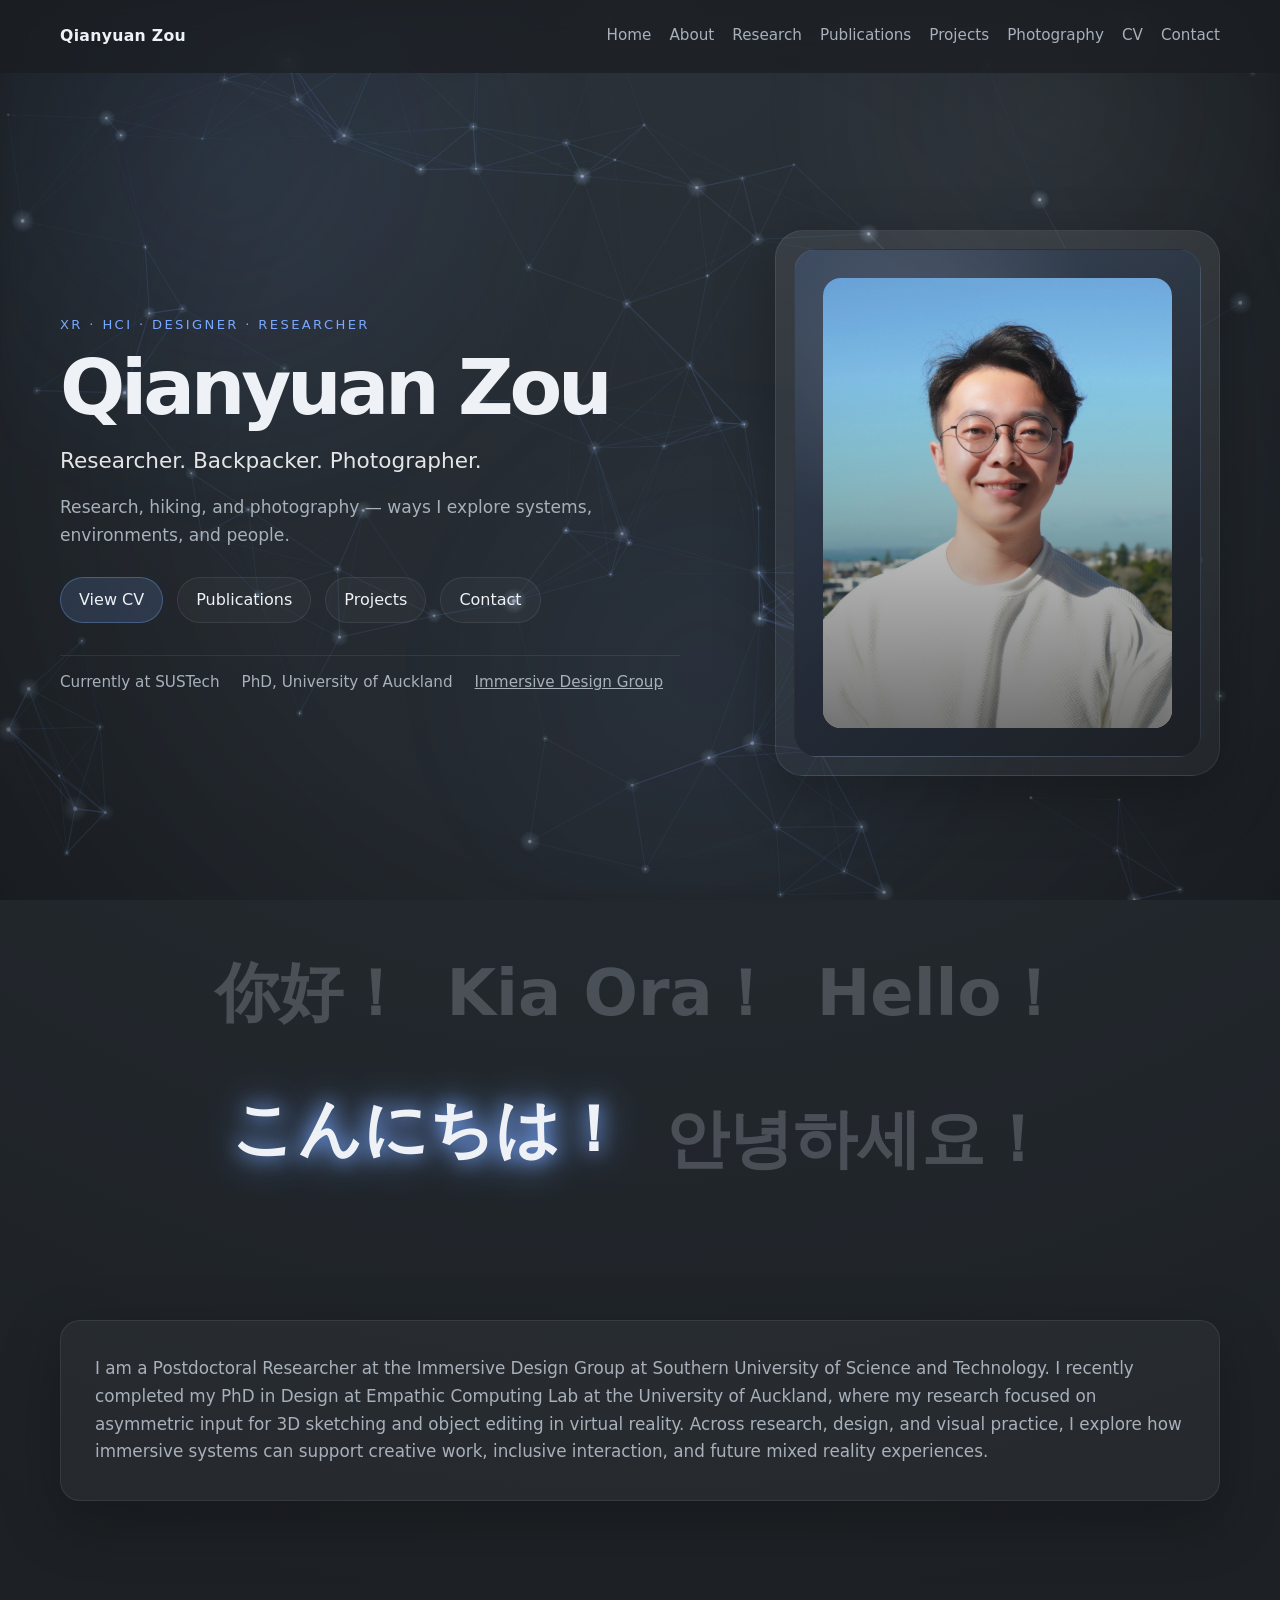
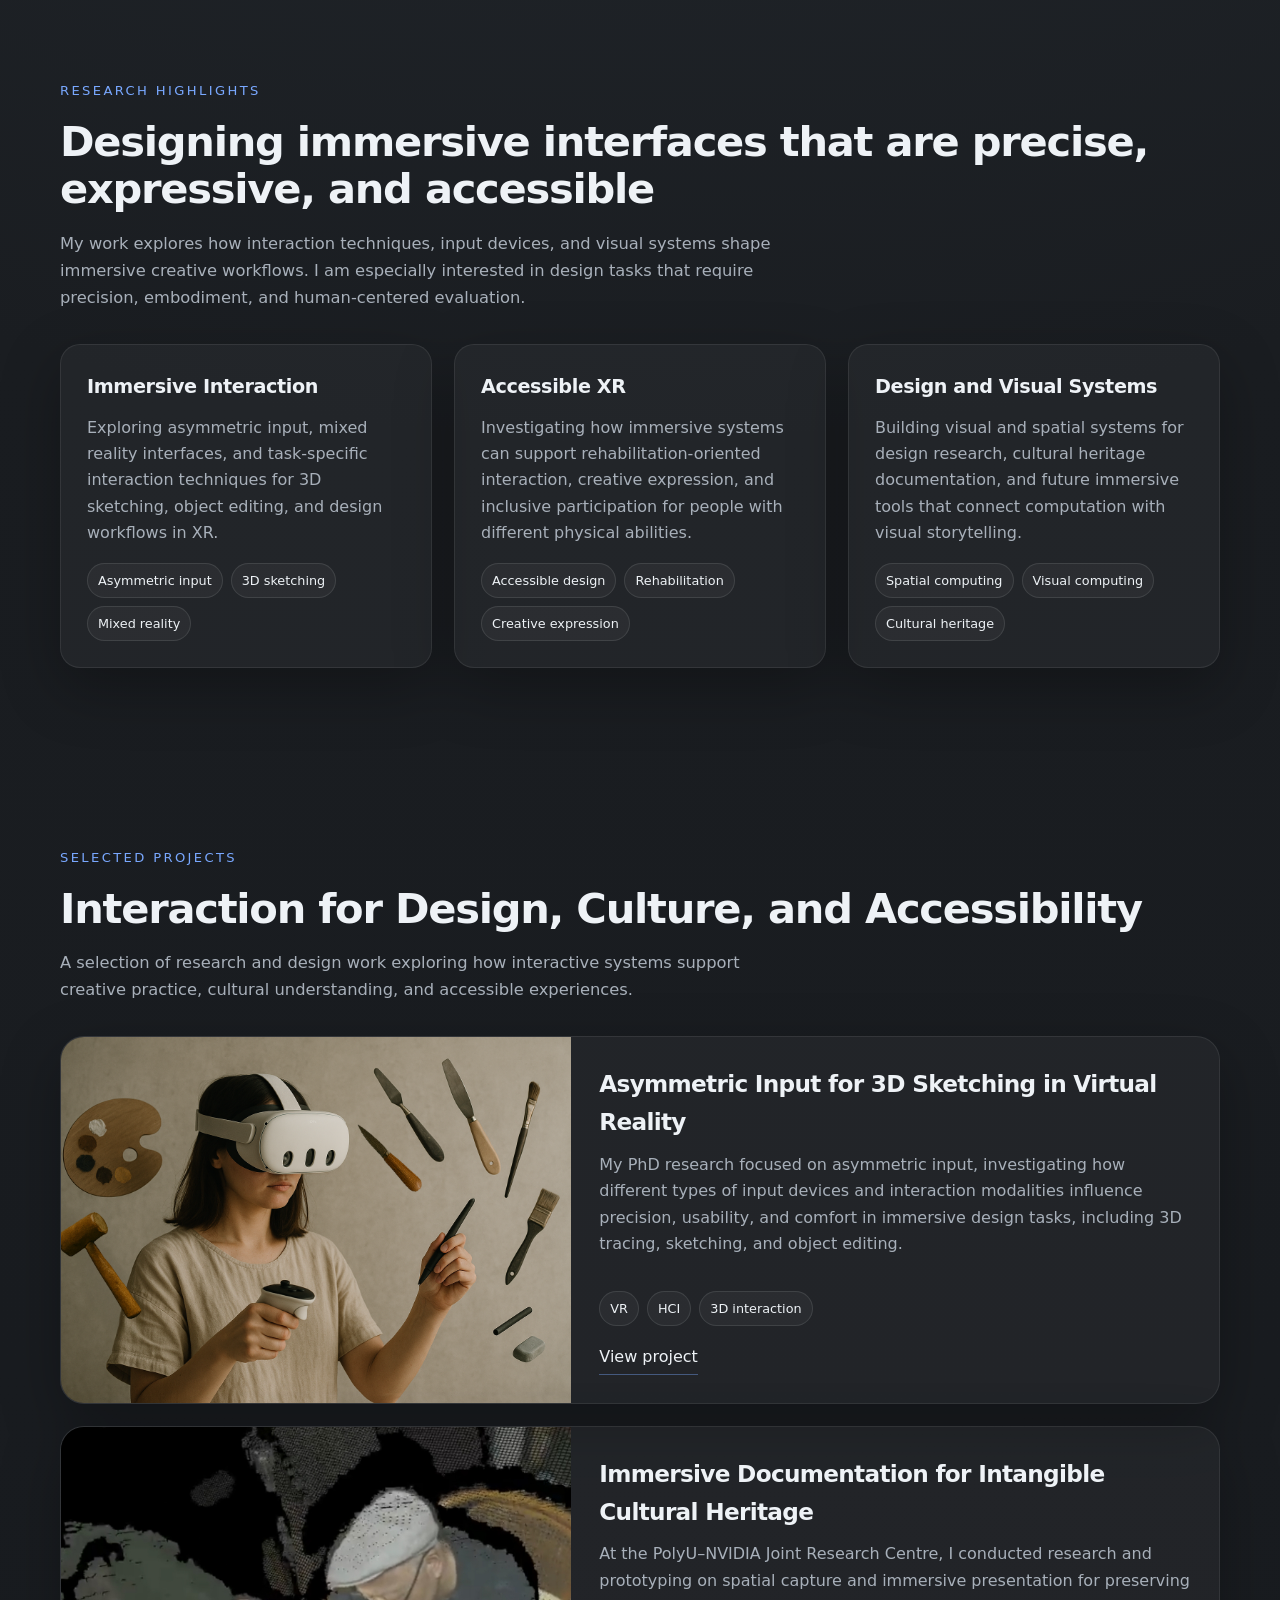
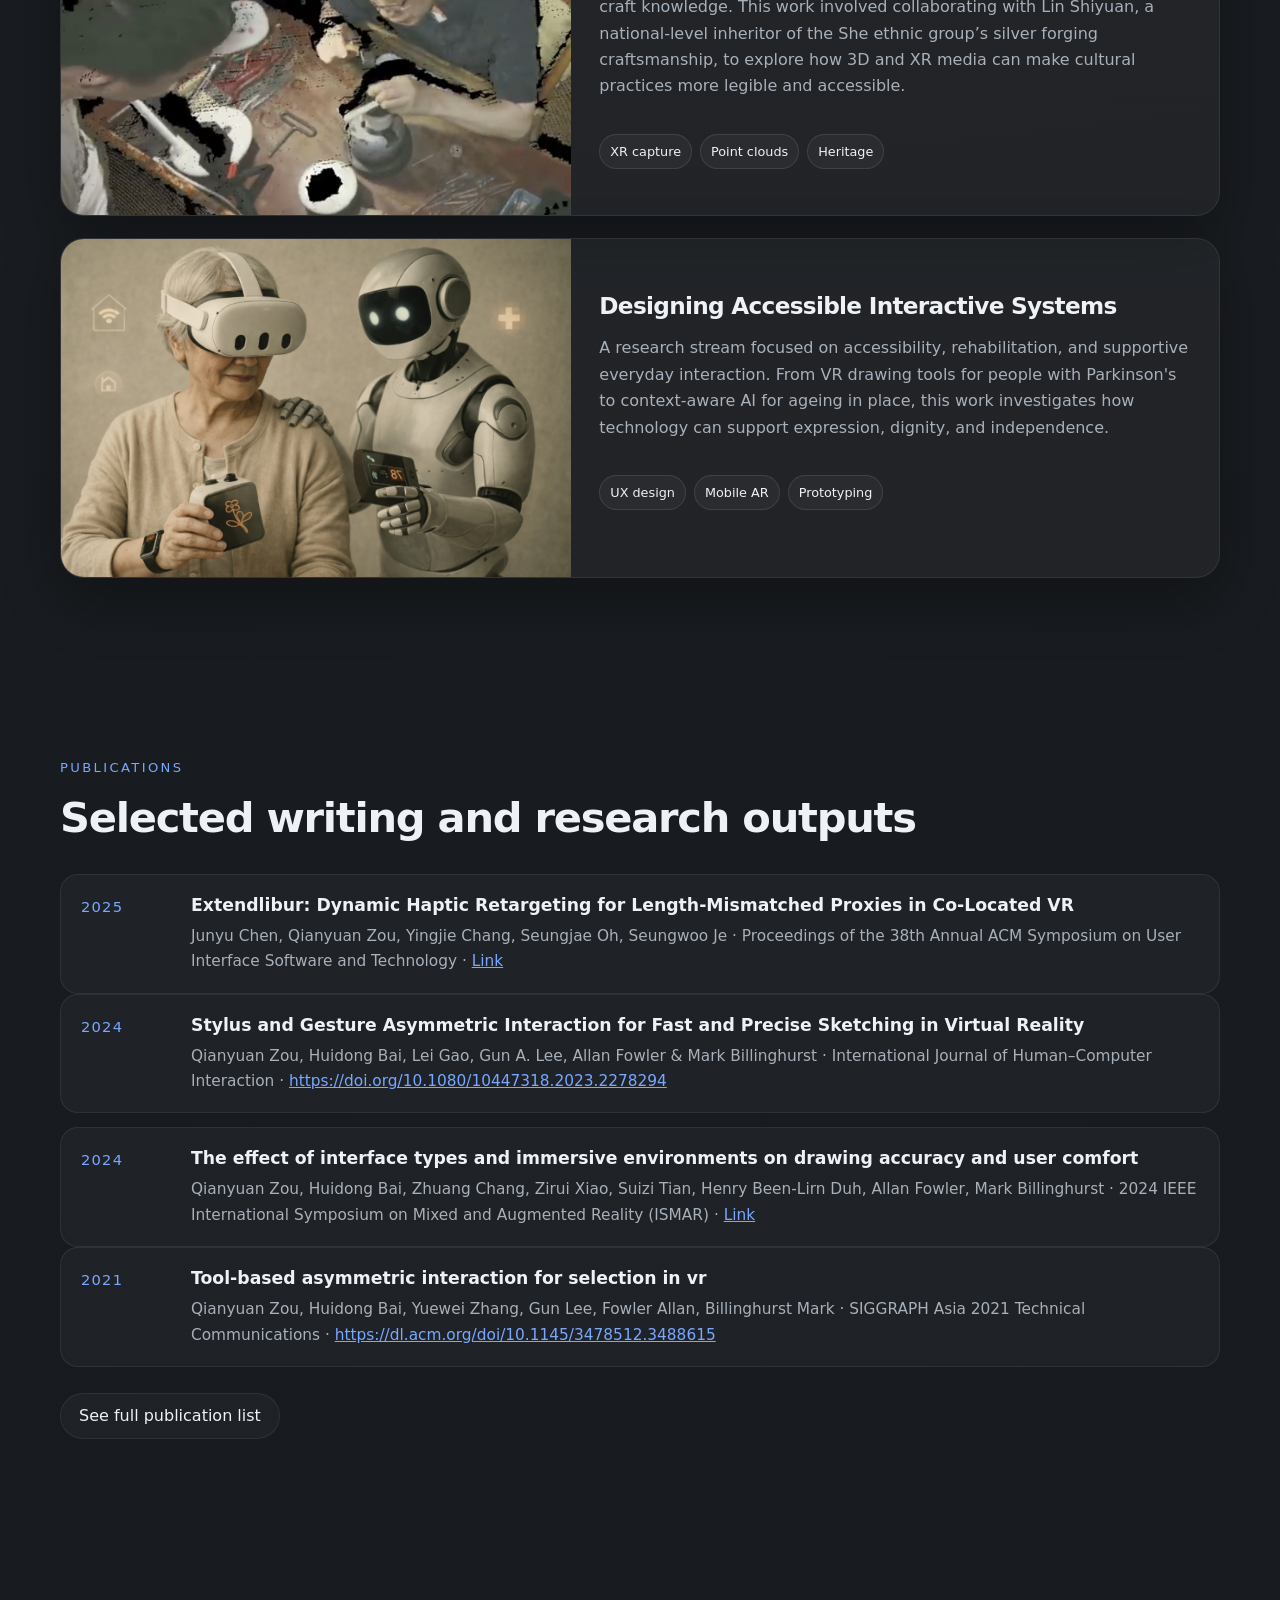
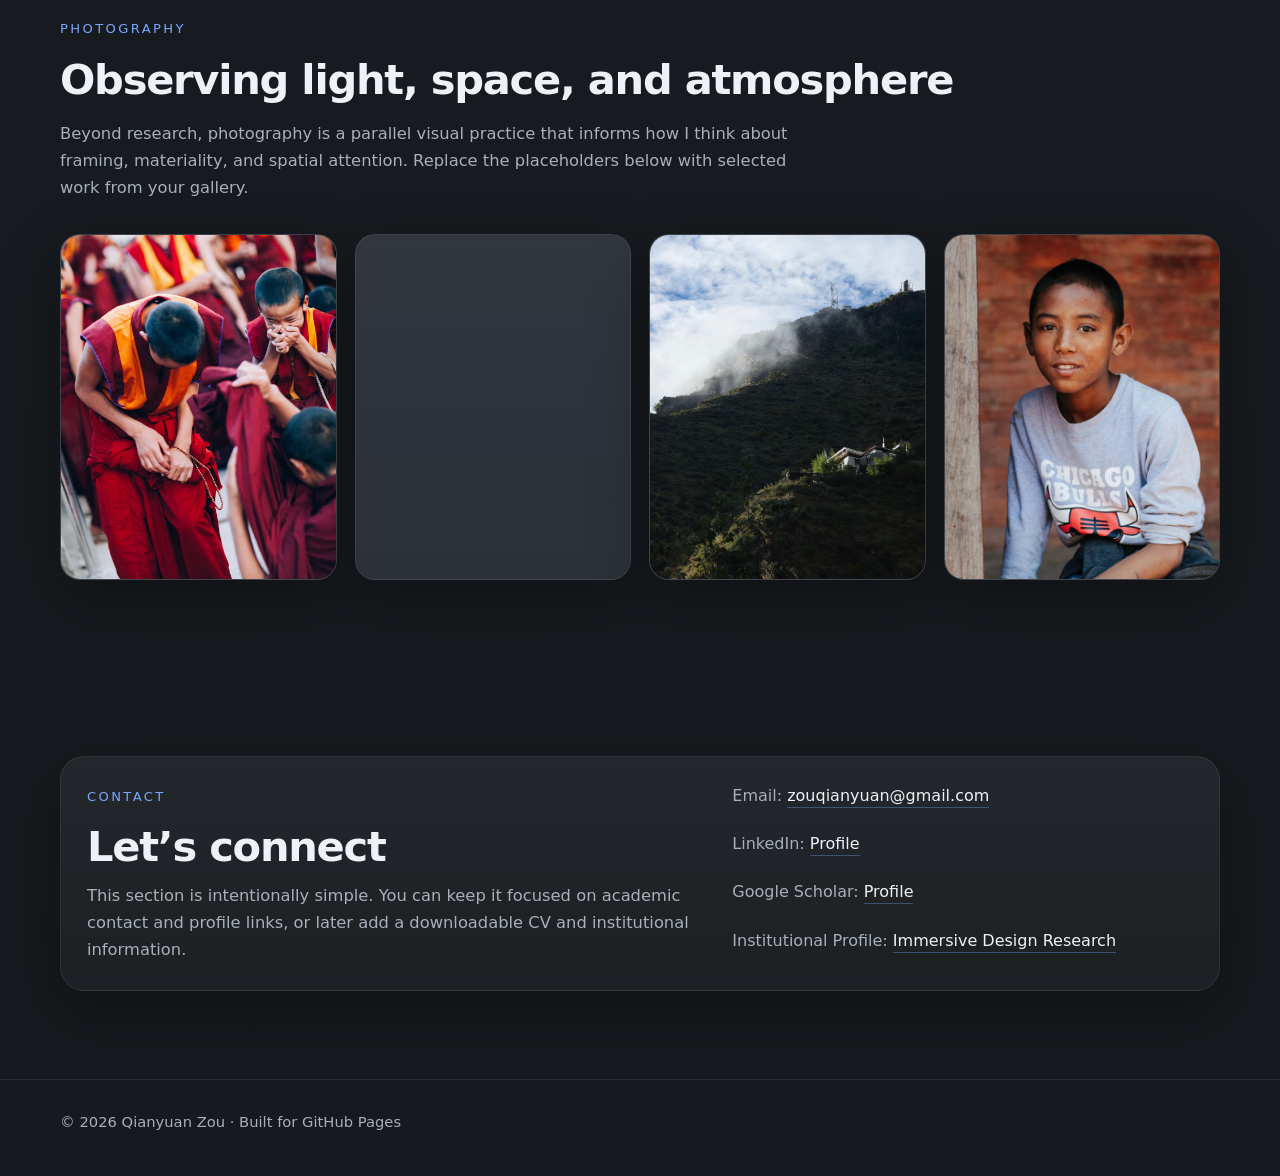
==== index.html @ 1128abc9 "Initial commit: Personal academic website" ====
<!DOCTYPE html>
<html lang="en">
<head>
  <meta charset="UTF-8" />
  <meta name="viewport" content="width=device-width, initial-scale=1.0" />
  <title>Qianyuan Zou | HCI · XR · Immersive Design</title>
  <meta
    name="description"
    content="Personal academic website of Qianyuan Zou, Postdoctoral Researcher in HCI, XR, and immersive design."
  />
  <style>
    :root {
      --bg: #1a1d21;
      --bg-soft: #20242a;
      --bg-card: rgba(255, 255, 255, 0.04);
      --line: rgba(255, 255, 255, 0.08);
      --text: #eef2f6;
      --muted: #a8b0ba;
      --accent: #79a8ff;
      --accent-soft: rgba(121, 168, 255, 0.15);
      --max-width: 1160px;
      --radius: 20px;
      --shadow: 0 20px 60px rgba(0, 0, 0, 0.28);
    }

    * {
      box-sizing: border-box;
    }

    html {
      scroll-behavior: smooth;
    }

    body {
      margin: 0;
      font-family: Inter, ui-sans-serif, system-ui, -apple-system, BlinkMacSystemFont, "Segoe UI", sans-serif;
      background:
        radial-gradient(circle at top, #2a3138 0%, var(--bg) 34%, #16191d 100%);
      color: var(--text);
      line-height: 1.65;
      overflow-x: hidden;
    }

    body::before,
    body::after {
      content: "";
      position: fixed;
      inset: 0;
      pointer-events: none;
      z-index: 0;
    }

    body::before {
      background:
        radial-gradient(circle at 18% 18%, rgba(121, 168, 255, 0.10), transparent 30%),
        radial-gradient(circle at 82% 12%, rgba(255, 255, 255, 0.05), transparent 24%),
        radial-gradient(circle at 55% 75%, rgba(121, 168, 255, 0.06), transparent 34%);
      filter: blur(10px);
      opacity: 0.95;
    }

    body::after {
      background: radial-gradient(circle at center, transparent 52%, rgba(0, 0, 0, 0.28) 100%);
      opacity: 0.9;
    }

    a {
      color: inherit;
      text-decoration: none;
    }

    img {
      max-width: 100%;
      display: block;
    }

    #particle-canvas {
      position: fixed;
      inset: 0;
      width: 100%;
      height: 100%;
      z-index: 0;
      pointer-events: none;
      opacity: 0.95;
    }

    .site-shell {
      position: relative;
      z-index: 1;
    }

    .nav-wrap {
      position: sticky;
      top: 0;
      z-index: 20;
      backdrop-filter: blur(14px);
      background: rgba(26, 29, 33, 0.7);
      border-bottom: 1px solid transparent;
      transition: border-color 0.25s ease, background 0.25s ease;
    }

    .nav-wrap.scrolled {
      border-color: var(--line);
      background: rgba(26, 29, 33, 0.84);
    }

    .nav {
      width: min(var(--max-width), calc(100% - 32px));
      margin: 0 auto;
      display: flex;
      align-items: center;
      justify-content: space-between;
      min-height: 72px;
      gap: 24px;
    }

    .brand {
      font-size: 0.98rem;
      font-weight: 600;
      letter-spacing: 0.02em;
      white-space: nowrap;
    }

    .nav-links {
      display: flex;
      align-items: center;
      gap: 18px;
      flex-wrap: wrap;
      justify-content: flex-end;
      font-size: 0.95rem;
      color: var(--muted);
    }

    .nav-links a {
      position: relative;
      padding: 6px 0;
      transition: color 0.2s ease;
    }

    .nav-links a:hover {
      color: var(--text);
    }

    .nav-links a::after {
      content: "";
      position: absolute;
      left: 0;
      bottom: -2px;
      width: 100%;
      height: 1px;
      background: var(--accent);
      transform: scaleX(0);
      transform-origin: left;
      transition: transform 0.22s ease;
    }

    .nav-links a:hover::after {
      transform: scaleX(1);
    }

    .container {
      width: min(var(--max-width), calc(100% - 32px));
      margin: 0 auto;
    }

    .section {
      padding: 88px 0;
      position: relative;
    }

    .eyebrow {
      color: var(--accent);
      font-size: 0.82rem;
      text-transform: uppercase;
      letter-spacing: 0.18em;
      margin-bottom: 16px;
      display: inline-block;
    }

    .section-title {
      font-size: clamp(1.9rem, 2vw + 1rem, 3rem);
      line-height: 1.15;
      margin: 0 0 18px;
      letter-spacing: -0.03em;
    }

    .section-intro {
      color: var(--muted);
      max-width: 740px;
      margin: 0 0 32px;
      font-size: 1.02rem;
    }

    .hero {
      min-height: calc(100vh - 72px);
      display: grid;
      align-items: center;
      padding: 72px 0 40px;
    }

    .hero-grid {
      display: grid;
      grid-template-columns: 1.2fr 0.8fr;
      gap: 48px;
      align-items: center;
    }

    .hero-copy {
      max-width: 720px;
    }

    .hero h1 {
      font-size: clamp(3rem, 6vw, 6rem);
      line-height: 0.96;
      letter-spacing: -0.055em;
      margin: 0 0 18px;
    }

    .hero-subtitle {
      color: rgba(255, 255, 255, 0.88);
      font-size: clamp(1rem, 1.2vw + 0.75rem, 1.35rem);
      margin: 0 0 14px;
    }

    .hero-text {
      color: var(--muted);
      font-size: 1.07rem;
      max-width: 640px;
      margin: 0 0 28px;
    }

    .hero-actions {
      display: flex;
      flex-wrap: wrap;
      gap: 14px;
      margin-bottom: 32px;
    }

    .button {
      display: inline-flex;
      align-items: center;
      justify-content: center;
      gap: 8px;
      min-height: 46px;
      padding: 0 18px;
      border-radius: 999px;
      border: 1px solid var(--line);
      color: var(--text);
      background: rgba(255, 255, 255, 0.03);
      transition: transform 0.2s ease, border-color 0.2s ease, background 0.2s ease;
    }

    .button:hover {
      transform: translateY(-2px);
      border-color: rgba(121, 168, 255, 0.55);
      background: rgba(255, 255, 255, 0.05);
    }

    .button.primary {
      background: var(--accent-soft);
      border-color: rgba(121, 168, 255, 0.34);
    }

    .hero-meta {
      display: flex;
      flex-wrap: wrap;
      gap: 22px;
      color: var(--muted);
      font-size: 0.95rem;
      padding-top: 14px;
      border-top: 1px solid var(--line);
      max-width: 620px;
    }

    .hero-card {
      position: relative;
      background: linear-gradient(180deg, rgba(255,255,255,0.08), rgba(255,255,255,0.03));
      border: 1px solid var(--line);
      border-radius: 28px;
      padding: 18px;
      box-shadow: var(--shadow);
      overflow: hidden;
    }

    .hero-visual {
      aspect-ratio: 4 / 5;
      border-radius: 22px;
      overflow: hidden;
      position: relative;
      border: 1px solid rgba(255, 255, 255, 0.06);
      background:
        linear-gradient(135deg, rgba(121, 168, 255, 0.18), rgba(255, 255, 255, 0.02)),
        radial-gradient(circle at 30% 20%, rgba(255,255,255,0.15), transparent 38%),
        linear-gradient(160deg, #2a3138, #181b20 68%);
      display: grid;
      place-items: center;
      padding: 28px;
    }

    .portrait-placeholder {
      width: 100%;
      height: 100%;
      border-radius: 18px;
      background:
        linear-gradient(180deg, rgba(255,255,255,0.08), rgba(255,255,255,0.03)),
        url('images/portrait.jpg') center/cover no-repeat;
      display: flex;
      align-items: flex-end;
      padding: 20px;
      position: relative;
      overflow: hidden;
    }

    .portrait-placeholder::before {
      content: "";
      position: absolute;
      inset: 0;
      background: linear-gradient(180deg, rgba(0,0,0,0) 22%, rgba(0,0,0,0.55) 100%);
    }

    .portrait-note {
      position: relative;
      z-index: 1;
      font-size: 0.92rem;
      color: rgba(255,255,255,0.85);
      max-width: 240px;
    }

    .intro-panel {
      background: var(--bg-card);
      border: 1px solid var(--line);
      border-radius: var(--radius);
      padding: 34px;
      box-shadow: var(--shadow);
    }

    .intro-panel p {
      margin: 0;
      color: var(--muted);
      font-size: 1.05rem;
    }

    .grid-3 {
      display: grid;
      grid-template-columns: repeat(3, 1fr);
      gap: 22px;
    }

    .card {
      background: var(--bg-card);
      border: 1px solid var(--line);
      border-radius: var(--radius);
      padding: 26px;
      box-shadow: var(--shadow);
      transition: transform 0.22s ease, border-color 0.22s ease;
    }

    .card:hover {
      transform: translateY(-4px);
      border-color: rgba(121, 168, 255, 0.26);
    }

    .card h3 {
      margin: 0 0 12px;
      font-size: 1.2rem;
      letter-spacing: -0.02em;
    }

    .card p {
      margin: 0;
      color: var(--muted);
    }

    .tag-row {
      display: flex;
      flex-wrap: wrap;
      gap: 8px;
      margin-top: 16px;
    }

    .tag {
      font-size: 0.8rem;
      color: var(--text);
      border: 1px solid rgba(255,255,255,0.1);
      background: rgba(255,255,255,0.04);
      border-radius: 999px;
      padding: 6px 10px;
    }

    .project-stack {
      display: grid;
      gap: 22px;
    }

    .project-card {
      display: grid;
      grid-template-columns: 0.9fr 1.1fr;
      gap: 24px;
      align-items: stretch;
      background: var(--bg-card);
      border: 1px solid var(--line);
      border-radius: 24px;
      overflow: hidden;
      box-shadow: var(--shadow);
      transition: transform 0.22s ease, border-color 0.22s ease;
    }

    .project-card:hover {
      transform: translateY(-4px);
      border-color: rgba(121, 168, 255, 0.26);
    }

    .project-image {
      min-height: 260px;
      background:
        linear-gradient(135deg, rgba(121, 168, 255, 0.18), rgba(255, 255, 255, 0.03)),
        #232830;
      position: relative;
      overflow: hidden;
    }

    .project-image img {
      width: 100%;
      height: 100%;
      object-fit: cover;
    }

    .project-image .placeholder-label {
      position: absolute;
      left: 18px;
      bottom: 18px;
      font-size: 0.82rem;
      letter-spacing: 0.12em;
      text-transform: uppercase;
      color: rgba(255,255,255,0.82);
    }

    .project-copy {
      padding: 28px 28px 28px 4px;
      display: flex;
      flex-direction: column;
      justify-content: center;
    }

    .project-copy h3 {
      margin: 0 0 10px;
      font-size: 1.45rem;
      letter-spacing: -0.03em;
    }

    .project-copy p {
      margin: 0 0 18px;
      color: var(--muted);
    }

    .project-link {
      color: var(--text);
      display: inline-flex;
      align-items: center;
      gap: 8px;
      width: fit-content;
      border-bottom: 1px solid rgba(121, 168, 255, 0.4);
      padding-bottom: 3px;
    }

    .pub-list {
      display: grid;
      gap: 14px;
    }

    .pub-item {
      display: grid;
      grid-template-columns: 90px 1fr;
      gap: 20px;
      align-items: start;
      padding: 18px 20px;
      background: rgba(255,255,255,0.03);
      border: 1px solid var(--line);
      border-radius: 18px;
    }

    .pub-year {
      font-size: 0.92rem;
      color: var(--accent);
      letter-spacing: 0.08em;
      text-transform: uppercase;
      padding-top: 2px;
    }

    .pub-item h3 {
      margin: 0 0 6px;
      font-size: 1.08rem;
      line-height: 1.45;
    }

    .pub-meta {
      color: var(--muted);
      font-size: 0.96rem;
    }

    .pub-meta a {
      color: var(--accent);
      text-decoration: underline;
    }

    .gallery-grid {
      display: grid;
      grid-template-columns: repeat(4, 1fr);
      gap: 18px;
    }

    .gallery-item {
      aspect-ratio: 4 / 5;
      border-radius: 20px;
      overflow: hidden;
      position: relative;
      border: 1px solid var(--line);
      background:
        linear-gradient(180deg, rgba(255,255,255,0.06), rgba(255,255,255,0.03)),
        #242a31;
      box-shadow: var(--shadow);
    }

    .gallery-item img {
      width: 100%;
      height: 100%;
      object-fit: cover;
      transition: transform 0.45s ease;
    }

    .gallery-item:hover img {
      transform: scale(1.04);
    }

    .gallery-item::after {
      content: attr(data-label);
      position: absolute;
      left: 16px;
      bottom: 14px;
      font-size: 0.83rem;
      letter-spacing: 0.08em;
      text-transform: uppercase;
      color: rgba(255,255,255,0.88);
      text-shadow: 0 2px 16px rgba(0,0,0,0.5);
    }

    .contact-card {
      display: grid;
      grid-template-columns: 1.15fr 0.85fr;
      gap: 22px;
      align-items: stretch;
      background: linear-gradient(180deg, rgba(255,255,255,0.06), rgba(255,255,255,0.03));
      border: 1px solid var(--line);
      border-radius: 24px;
      padding: 26px;
      box-shadow: var(--shadow);
    }

    .contact-list {
      display: grid;
      gap: 12px;
      color: var(--muted);
    }

    .contact-list a {
      color: var(--text);
      border-bottom: 1px solid rgba(121, 168, 255, 0.35);
      width: fit-content;
      padding-bottom: 2px;
    }

    .footer {
      padding: 30px 0 42px;
      color: var(--muted);
      font-size: 0.92rem;
      border-top: 1px solid var(--line);
    }

    .reveal {
      opacity: 0;
      transform: translateY(20px);
      transition: opacity 0.7s ease, transform 0.7s ease;
      transition-delay: 0.05s;
    }

    .reveal.visible {
      opacity: 1;
      transform: translateY(0);
    }

    @media (max-width: 1024px) {
      .hero-grid,
      .project-card,
      .contact-card {
        grid-template-columns: 1fr;
      }

      .grid-3,
      .gallery-grid {
        grid-template-columns: repeat(2, 1fr);
      }

      .project-copy {
        padding: 0 24px 26px;
      }

      .hero {
        min-height: auto;
      }
    }

    @media (max-width: 720px) {
      .nav {
        flex-direction: column;
        align-items: flex-start;
        justify-content: center;
        padding: 14px 0;
      }

      .nav-links {
        gap: 14px;
        font-size: 0.9rem;
      }

      .section {
        padding: 72px 0;
      }

      .grid-3,
      .gallery-grid {
        grid-template-columns: 1fr;
      }

      .pub-item {
        grid-template-columns: 1fr;
        gap: 10px;
      }

      .hero h1 {
        font-size: clamp(2.7rem, 14vw, 4rem);
      }

      .hero-card {
        padding: 14px;
      }

      .intro-panel,
      .card {
        padding: 22px;
      }
    }

    .greetings-container {
      display: flex;
      flex-direction: row;
      align-items: center;
      justify-content: center;
      gap: 40px;
      flex-wrap: wrap;
    }

    .greeting {
      font-size: 4rem;
      font-weight: bold;
      text-align: center;
      color: var(--muted);
      transition: color 0.5s ease, opacity 0.5s ease;
      opacity: 0.3;
      margin: 0;
    }

    .greeting.active {
      color: var(--text);
      opacity: 1;
      text-shadow: 0 0 20px var(--accent), 0 0 40px var(--accent);
      transform: translateY(-10px);
    }

    .greetings-section {
      padding: 40px 0 88px 0;
    }

    .intro-section {
      padding: 40px 0 88px 0;
    }
  </style>
</head>
<body>
  <canvas id="particle-canvas" aria-hidden="true"></canvas>

  <div class="site-shell">
    <div class="nav-wrap" id="navWrap">
      <nav class="nav">
        <a href="#" class="brand">Qianyuan Zou</a>
        <div class="nav-links">
          <a href="#">Home</a>
          <a href="about.html">About</a>
          <a href="#research-highlights">Research</a>
          <a href="#publications-preview">Publications</a>
          <a href="#selected-projects">Projects</a>
          <a href="photography.html">Photography</a>
          <a href="cv.html">CV</a>
          <a href="#contact">Contact</a>
        </div>
      </nav>
    </div>

    <main>
      <section class="hero container section">
        <div class="hero-grid">
          <div class="hero-copy reveal">
            <div class="eyebrow">XR · HCI · Designer · Researcher</div>
            <h1>Qianyuan Zou</h1>
            <p class="hero-subtitle">Researcher. Backpacker. Photographer.</p>
            <p class="hero-text">
              Research, hiking, and photography — ways I explore systems, environments, and people.
            </p>
            <div class="hero-actions">
              <a class="button primary" href="cv.html">View CV</a>
              <a class="button" href="publications.html">Publications</a>
              <a class="button" href="projects.html">Projects</a>
              <a class="button" href="#contact">Contact</a>
            </div>
            <div class="hero-meta">
              <span>Currently at SUSTech</span>
              <span>PhD, University of Auckland</span>
              <a href="https://immersivedesignresearch.com/" target="_blank" rel="noreferrer" style="text-decoration: underline;">Immersive Design Group</a>
            </div>
          </div>

          <div class="hero-card reveal">
            <div class="hero-visual">
              <div class="portrait-placeholder">
                <div class="portrait-note">

                </div>
              </div>
            </div>
          </div>
        </div>
      </section>

      <section class="section greetings-section">
        <div class="container">
          <div class="greetings-container">
            <div class="greeting active">你好！</div>
            <div class="greeting">Kia Ora！</div>
            <div class="greeting">Hello！</div>
            <div class="greeting">こんにちは！</div>
            <div class="greeting">안녕하세요！</div>
          </div>
        </div>
      </section>

      <section class="section intro-section">
        <div class="container">
          <div class="intro-panel reveal">
            <p>
             I am a Postdoctoral Researcher at the Immersive Design Group at Southern University of Science and Technology. 
             I recently completed my PhD in Design at Empathic Computing Lab at the University of Auckland, where my research focused on asymmetric input for 3D sketching and object editing in virtual reality. 
             Across research, design, and visual practice, I explore how immersive systems can support creative work, inclusive interaction, and future mixed reality experiences.
            </p>
          </div>
        </div>
      </section>

      <section class="section" id="research-highlights">
        <div class="container">
          <div class="reveal">
            <div class="eyebrow">Research Highlights</div>
            <h2 class="section-title">Designing immersive interfaces that are precise, expressive, and accessible</h2>
            <p class="section-intro">
              My work explores how interaction techniques, input devices, and visual systems shape immersive creative workflows.
              I am especially interested in design tasks that require precision, embodiment, and human-centered evaluation.
            </p>
          </div>

          <div class="grid-3">
            <article class="card reveal">
              <h3>Immersive Interaction</h3>
              <p>
                Exploring asymmetric input, mixed reality interfaces, and task-specific interaction techniques for 3D sketching,
                object editing, and design workflows in XR.
              </p>
              <div class="tag-row">
                <span class="tag">Asymmetric input</span>
                <span class="tag">3D sketching</span>
                <span class="tag">Mixed reality</span>
              </div>
            </article>

            <article class="card reveal">
              <h3>Accessible XR</h3>
              <p>
                Investigating how immersive systems can support rehabilitation-oriented interaction, creative expression, and
                inclusive participation for people with different physical abilities.
              </p>
              <div class="tag-row">
                <span class="tag">Accessible design</span>
                <span class="tag">Rehabilitation</span>
                <span class="tag">Creative expression</span>
              </div>
            </article>

            <article class="card reveal">
              <h3>Design and Visual Systems</h3>
              <p>
                Building visual and spatial systems for design research, cultural heritage documentation, and future immersive
                tools that connect computation with visual storytelling.
              </p>
              <div class="tag-row">
                <span class="tag">Spatial computing</span>
                <span class="tag">Visual computing</span>
                <span class="tag">Cultural heritage</span>
              </div>
            </article>
          </div>
        </div>
      </section>

      <section class="section" id="selected-projects">
        <div class="container">
          <div class="reveal">
            <div class="eyebrow">Selected Projects</div>
            <h2 class="section-title">Interaction for Design, Culture, and Accessibility</h2>
            <p class="section-intro">
              A selection of research and design work exploring how interactive systems support creative practice, cultural understanding, and accessible experiences. 
            </p>
          </div>

          <div class="project-stack">
            <article class="project-card reveal">
              <div class="project-image">
                <img src="images/project-vr-sketching.png" alt="Placeholder image for asymmetric input in VR project" onerror="this.style.display='none'" />
               
              </div>
              <div class="project-copy">
                <h3>Asymmetric Input for 3D Sketching in Virtual Reality</h3>
                <p>
                  My PhD research focused on asymmetric input, investigating how different types of input devices and interaction modalities influence precision,
                  usability, and comfort in immersive design tasks, including 3D tracing, sketching, and object editing.
                </p>
                <div class="tag-row">
                  <span class="tag">VR</span>
                  <span class="tag">HCI</span>
                  <span class="tag">3D interaction</span>
                </div>
                <div style="margin-top: 18px;">
                  <a class="project-link" href="https://researchspace.auckland.ac.nz/items/aa41cd42-40cd-4d65-bee1-f1951ab0d2f2" target="_blank" rel="noreferrer">View project</a>
                </div>
              </div>
            </article>

            <article class="project-card reveal">
              <div class="project-image">
                <img src="images/feiyi.png" alt="Placeholder image for cultural heritage project" onerror="this.style.display='none'" />
                
              </div>
              <div class="project-copy">
                <h3>Immersive Documentation for Intangible Cultural Heritage</h3>
                <p>
                  At the PolyU–NVIDIA Joint Research Centre, I conducted research and prototyping on spatial capture and immersive presentation for preserving craft knowledge. 
                  This work involved collaborating with Lin Shiyuan, a national-level inheritor of the She ethnic group’s silver forging craftsmanship, to explore how 3D and XR media can make cultural practices more legible and accessible.
                </p>
                <div class="tag-row">
                  <span class="tag">XR capture</span>
                  <span class="tag">Point clouds</span>
                  <span class="tag">Heritage</span>
                </div>
                <div style="margin-top: 18px;">
               
                </div>
              </div>
            </article>

            <article class="project-card reveal">
              <div class="project-image">
                <img src="images/project-acc.png" alt="Placeholder image for UX and AR project" onerror="this.style.display='none'" />
              
              </div>
              <div class="project-copy">
                <h3>Designing Accessible Interactive Systems</h3>
                <p>
                  A research stream focused on accessibility, rehabilitation, and supportive everyday interaction. 
                  From VR drawing tools for people with Parkinson's to context-aware AI for ageing in place, this work investigates how technology can support expression, dignity, and independence.
                </p>
                <div class="tag-row">
                  <span class="tag">UX design</span>
                  <span class="tag">Mobile AR</span>
                  <span class="tag">Prototyping</span>
                </div>
                <div style="margin-top: 18px;">
                  <!-- <a class="project-link" href="projects.html">View project</a> -->
                </div>
              </div>
            </article>
          </div>
        </div>
      </section>

      <section class="section" id="publications-preview">
        <div class="container">
          <div class="reveal">
            <div class="eyebrow">Publications</div>
            <h2 class="section-title">Selected writing and research outputs</h2>
            <p class="section-intro">
            
            </p>
          </div>

  
            <article class="pub-item reveal">
              <div class="pub-year">2025</div>
              <div>
                <h3>Extendlibur: Dynamic Haptic Retargeting for Length-Mismatched Proxies in Co-Located VR</h3>
                <div class="pub-meta">Junyu Chen, Qianyuan Zou, Yingjie Chang, Seungjae Oh, Seungwoo Je · Proceedings of the 38th Annual ACM Symposium on User Interface Software and Technology · <a href="https://dl.acm.org/doi/pdf/10.1145/3746059.3747718" target="_blank" rel="noreferrer">Link</a></div>
              </div>
            </article>
        
          <div class="pub-list">
            <article class="pub-item reveal">
              <div class="pub-year">2024</div>
              <div>
                <h3>Stylus and Gesture Asymmetric Interaction for Fast and Precise Sketching in Virtual Reality</h3>
                <div class="pub-meta">Qianyuan Zou, Huidong Bai, Lei Gao, Gun A. Lee, Allan Fowler & Mark Billinghurst · International Journal of Human–Computer Interaction · <a href="https://doi.org/10.1080/10447318.2023.2278294" target="_blank" rel="noreferrer">https://doi.org/10.1080/10447318.2023.2278294</a></div>
              </div>
            </article>

            <article class="pub-item reveal">
              <div class="pub-year">2024</div>
              <div>
                <h3>The effect of interface types and immersive environments on drawing accuracy and user comfort</h3>
                <div class="pub-meta">Qianyuan Zou, Huidong Bai, Zhuang Chang, Zirui Xiao, Suizi Tian, Henry Been-Lirn Duh, Allan Fowler, Mark Billinghurst · 2024 IEEE International Symposium on Mixed and Augmented Reality (ISMAR) · <a href="https://www.researchgate.net/profile/Qianyuan-Zou/publication/386264577_The_Effect_of_Interface_Types_and_Immersive_Environments_on_Drawing_Accuracy_and_User_Comfort/links/684248c1d1054b0207fa0990/The-Effect-of-Interface-Types-and-Immersive-Environments-on-Drawing-Accuracy-and-User-Comfort.pdf" target="_blank" rel="noreferrer">Link</a></div>
              </div>
            </article>
          </div>

                      <article class="pub-item reveal">
              <div class="pub-year">2021</div>
              <div>
                <h3>Tool-based asymmetric interaction for selection in vr</h3>
                <div class="pub-meta">Qianyuan Zou, Huidong Bai, Yuewei Zhang, Gun Lee, Fowler Allan, Billinghurst Mark · SIGGRAPH Asia 2021 Technical Communications · <a href="https://dl.acm.org/doi/10.1145/3478512.3488615" target="_blank" rel="noreferrer">https://dl.acm.org/doi/10.1145/3478512.3488615</a></div>
              </div>
            </article>

          <div class="reveal" style="margin-top: 26px;">
            <a class="button" href="https://scholar.google.com/citations?user=62nkU14AAAAJ&hl=zh-CN" target="_blank" rel="noreferrer">See full publication list</a>
          </div>
        </div>
      </section>

      <section class="section" id="photography-preview">
        <div class="container">
          <div class="reveal">
            <div class="eyebrow">Photography</div>
            <h2 class="section-title">Observing light, space, and atmosphere</h2>
            <p class="section-intro">
              Beyond research, photography is a parallel visual practice that informs how I think about framing, materiality, and
              spatial attention. Replace the placeholders below with selected work from your gallery.
            </p>
          </div>

          <div class="gallery-grid">
            <a class="gallery-item reveal" href="photography.html" data-label="">
              <img src="images/bianjing.JPG" alt="Photography placeholder one" onerror="this.style.display='none'" />
            </a>
            <a class="gallery-item reveal" href="photography.html" data-label="">
              <img src="images/hai.JPG" alt="Photography placeholder two" onerror="this.style.display='none'" />
            </a>
            <a class="gallery-item reveal" href="photography.html" data-label="">
              <img src="images/shan.PNG" alt="Photography placeholder three" onerror="this.style.display='none'" />
            </a>
            <a class="gallery-item reveal" href="photography.html" data-label="">
              <img src="images/kid.JPG" alt="Photography placeholder four" onerror="this.style.display='none'" />
            </a>
          </div>
        </div>
      </section>

      <section class="section" id="contact">
        <div class="container">
          <div class="contact-card reveal">
            <div>
              <div class="eyebrow">Contact</div>
              <h2 class="section-title" style="margin-bottom: 12px;">Let’s connect</h2>
              <p class="section-intro" style="margin-bottom: 0;">
                This section is intentionally simple. You can keep it focused on academic contact and profile links, or later add a
                downloadable CV and institutional information.
              </p>
            </div>
            <div class="contact-list">
              <div>Email: <a href="mailto:zouqianyuan@gmail.com">zouqianyuan@gmail.com</a></div>
              <div>LinkedIn: <a href="https://www.linkedin.com/in/qianyuan-zou-b7aa45235/" target="_blank" rel="noreferrer">Profile</a></div>
              <div>Google Scholar: <a href="https://scholar.google.com/citations?user=62nkU14AAAAJ&hl=zh-CN" target="_blank" rel="noreferrer">Profile</a></div>
              <div>Institutional Profile: <a href="https://immersivedesignresearch.com/" target="_blank" rel="noreferrer">Immersive Design Research</a></div>
            </div>
          </div>
        </div>
      </section>
    </main>

    <footer class="footer">
      <div class="container">
        © <span id="year"></span> Qianyuan Zou · Built for GitHub Pages
      </div>
    </footer>
  </div>

  <script>
    const navWrap = document.getElementById('navWrap');
    const yearEl = document.getElementById('year');
    yearEl.textContent = new Date().getFullYear();

    window.addEventListener('scroll', () => {
      navWrap.classList.toggle('scrolled', window.scrollY > 12);
    });

    const revealItems = document.querySelectorAll('.reveal');
    const revealObserver = new IntersectionObserver(
      (entries) => {
        entries.forEach((entry) => {
          if (entry.isIntersecting) {
            entry.target.classList.add('visible');
            revealObserver.unobserve(entry.target);
          }
        });
      },
      { threshold: 0.16 }
    );
    revealItems.forEach((item) => revealObserver.observe(item));

    const canvas = document.getElementById('particle-canvas');
    const ctx = canvas.getContext('2d');
    let width = 0;
    let height = 0;
    const particleCount = 110;
    const particles = [];
    const pointer = { x: 0, y: 0, active: false };

    function resizeCanvas() {
      width = canvas.width = window.innerWidth * Math.min(window.devicePixelRatio || 1, 2);
      height = canvas.height = window.innerHeight * Math.min(window.devicePixelRatio || 1, 2);
      canvas.style.width = window.innerWidth + 'px';
      canvas.style.height = window.innerHeight + 'px';
      ctx.setTransform(1, 0, 0, 1, 0, 0);
      ctx.scale(Math.min(window.devicePixelRatio || 1, 2), Math.min(window.devicePixelRatio || 1, 2));
    }

    function makeParticle() {
      const depth = Math.random() * 0.9 + 0.35;
      return {
        x: Math.random() * window.innerWidth,
        y: Math.random() * window.innerHeight,
        vx: (Math.random() - 0.5) * 0.22 * depth,
        vy: (Math.random() - 0.5) * 0.22 * depth,
        size: (Math.random() * 2 + 0.9) * depth,
        depth,
        alpha: Math.random() * 0.22 + 0.18,
        twinkle: Math.random() * Math.PI * 2,
      };
    }

    function initParticles() {
      particles.length = 0;
      for (let i = 0; i < particleCount; i++) {
        particles.push(makeParticle());
      }
    }

    function drawParticles() {
      ctx.clearRect(0, 0, window.innerWidth, window.innerHeight);

      if (pointer.active) {
        const glow = ctx.createRadialGradient(pointer.x, pointer.y, 0, pointer.x, pointer.y, 220);
        glow.addColorStop(0, 'rgba(121, 168, 255, 0.12)');
        glow.addColorStop(0.45, 'rgba(121, 168, 255, 0.05)');
        glow.addColorStop(1, 'rgba(121, 168, 255, 0)');
        ctx.beginPath();
        ctx.fillStyle = glow;
        ctx.arc(pointer.x, pointer.y, 220, 0, Math.PI * 2);
        ctx.fill();
      }

      for (const p of particles) {
        p.twinkle += 0.012 * p.depth;

        if (pointer.active) {
          const dx = pointer.x - p.x;
          const dy = pointer.y - p.y;
          const dist = Math.sqrt(dx * dx + dy * dy) || 1;
          const fieldX = (pointer.x - window.innerWidth / 2) / window.innerWidth;
          const fieldY = (pointer.y - window.innerHeight / 2) / window.innerHeight;
          p.vx += fieldX * 0.006 * p.depth;
          p.vy += fieldY * 0.006 * p.depth;
          if (dist < 320) {
            const force = ((320 - dist) / 320) * 0.042 * p.depth;
            p.vx += (dx / dist) * force;
            p.vy += (dy / dist) * force;
          }
        }

        p.x += p.vx;
        p.y += p.vy;
        p.vx *= 0.986;
        p.vy *= 0.986;

        if (p.x < -20) p.x = window.innerWidth + 20;
        if (p.x > window.innerWidth + 20) p.x = -20;
        if (p.y < -20) p.y = window.innerHeight + 20;
        if (p.y > window.innerHeight + 20) p.y = -20;

        const pulse = 0.78 + Math.sin(p.twinkle) * 0.22;
        const alpha = p.alpha * pulse;
        const gradient = ctx.createRadialGradient(p.x, p.y, 0, p.x, p.y, p.size * 4.5);
        gradient.addColorStop(0, `rgba(220, 232, 248, ${alpha})`);
        gradient.addColorStop(0.35, `rgba(175, 198, 228, ${alpha * 0.7})`);
        gradient.addColorStop(1, 'rgba(175, 198, 228, 0)');

        ctx.beginPath();
        ctx.fillStyle = gradient;
        ctx.arc(p.x, p.y, p.size * 4.5, 0, Math.PI * 2);
        ctx.fill();

        ctx.beginPath();
        ctx.fillStyle = `rgba(232, 240, 252, ${Math.min(alpha + 0.12, 0.68)})`;
        ctx.arc(p.x, p.y, Math.max(p.size * 0.7, 0.8), 0, Math.PI * 2);
        ctx.fill();
      }

      for (let i = 0; i < particles.length; i++) {
        for (let j = i + 1; j < particles.length; j++) {
          const a = particles[i];
          const b = particles[j];
          const dx = a.x - b.x;
          const dy = a.y - b.y;
          const dist = Math.sqrt(dx * dx + dy * dy);
          if (dist < 185) {
            const strength = (1 - dist / 185) * 0.22 * ((a.depth + b.depth) / 2);
            ctx.beginPath();
            ctx.strokeStyle = `rgba(121, 168, 255, ${strength})`;
            ctx.lineWidth = 0.8 + ((a.depth + b.depth) / 2) * 0.45;
            ctx.moveTo(a.x, a.y);
            ctx.lineTo(b.x, b.y);
            ctx.stroke();
          }
        }
      }

      requestAnimationFrame(drawParticles);
    }

    window.addEventListener('mousemove', (event) => {
      pointer.x = event.clientX;
      pointer.y = event.clientY;
      pointer.active = true;
    });

    window.addEventListener('mouseleave', () => {
      pointer.active = false;
    });

    window.addEventListener('resize', () => {
      resizeCanvas();
      initParticles();
    });

    resizeCanvas();
    initParticles();
    drawParticles();

    const greetingsContainer = document.querySelector('.greetings-container');
    const greetings = greetingsContainer.querySelectorAll('.greeting');
    let currentIndex = 0;
    window.addEventListener('scroll', () => {
      const rect = greetingsContainer.getBoundingClientRect();
      const containerTop = rect.top;
      const containerHeight = rect.height;
      const windowHeight = window.innerHeight;
      if (containerTop < windowHeight && containerTop + containerHeight > 0) {
        const progress = (windowHeight - containerTop) / (windowHeight + containerHeight);
        const newIndex = Math.floor(progress * 5);
        if (newIndex !== currentIndex && newIndex >= 0 && newIndex < 5) {
          greetings[currentIndex].classList.remove('active');
          greetings[newIndex].classList.add('active');
          currentIndex = newIndex;
        }
      }
    });

  </script>
</body>
</html>
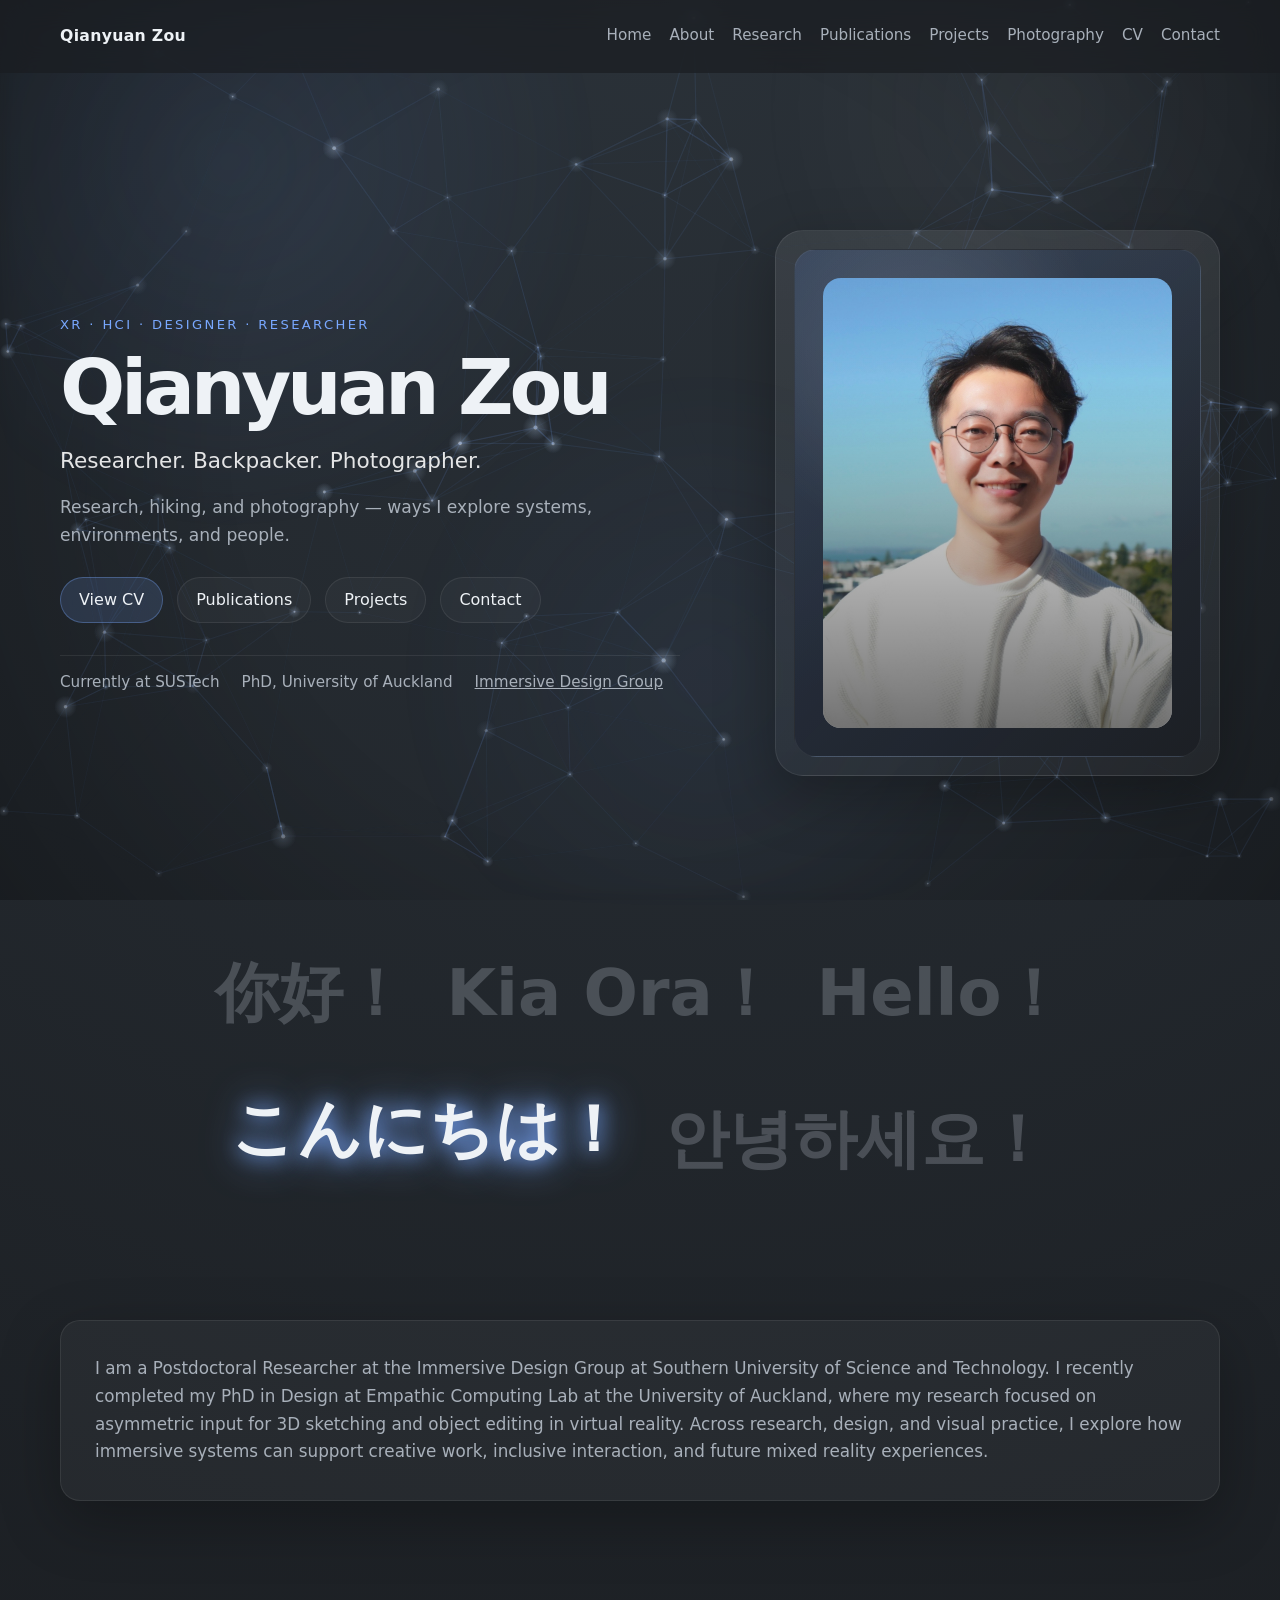
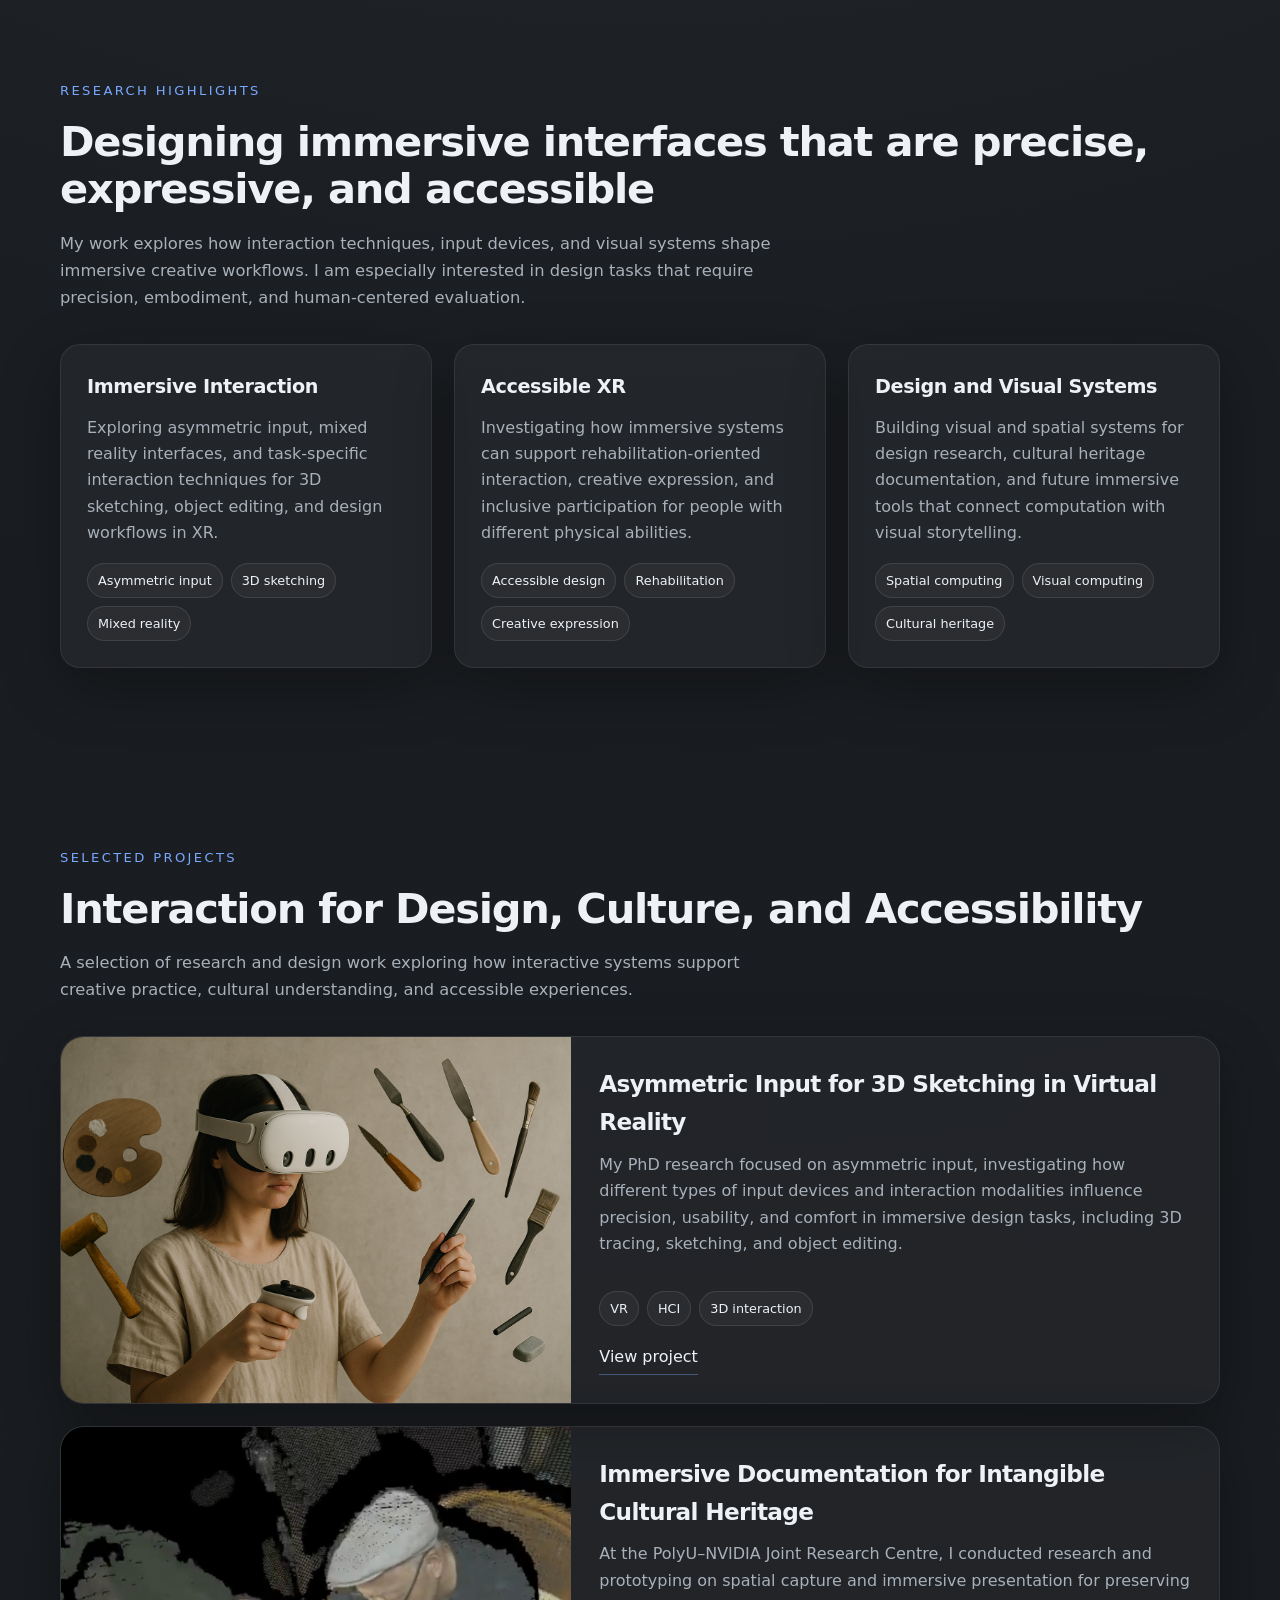
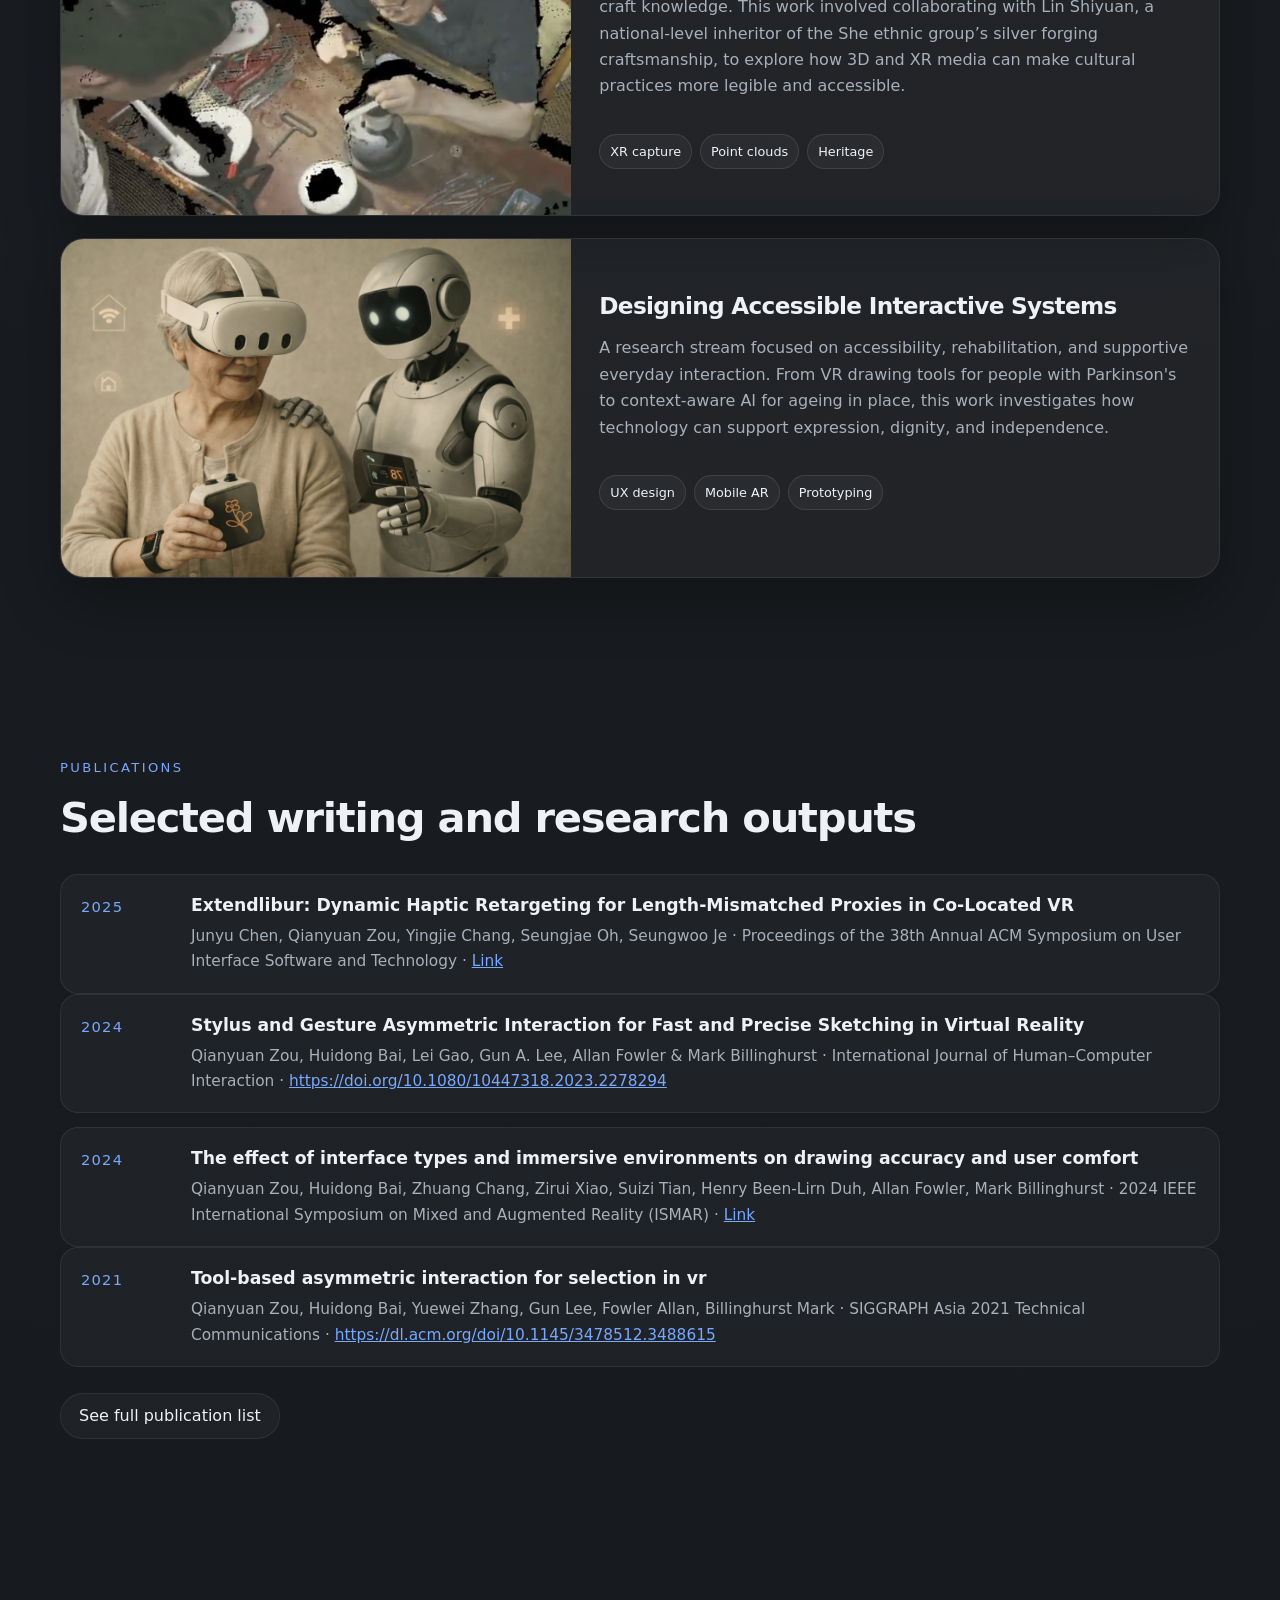
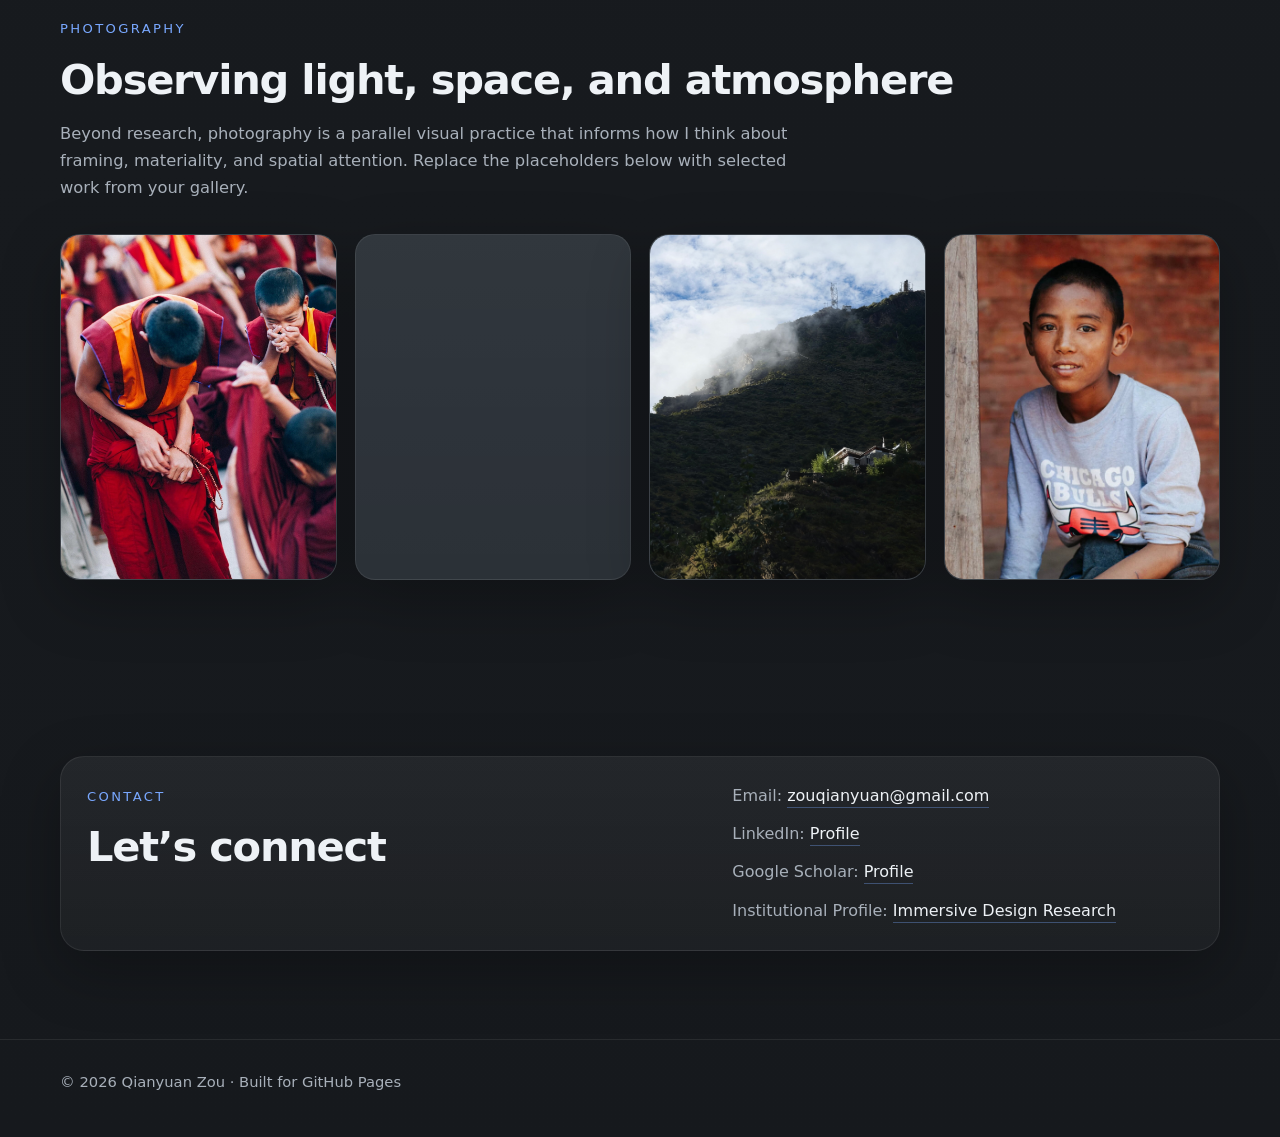
==== commit 5ccddfaa: "Update personal website changes" ====
--- a/index.html
+++ b/index.html
@@ -984,8 +984,7 @@
               <div class="eyebrow">Contact</div>
               <h2 class="section-title" style="margin-bottom: 12px;">Let’s connect</h2>
               <p class="section-intro" style="margin-bottom: 0;">
-                This section is intentionally simple. You can keep it focused on academic contact and profile links, or later add a
-                downloadable CV and institutional information.
+                
               </p>
             </div>
             <div class="contact-list">
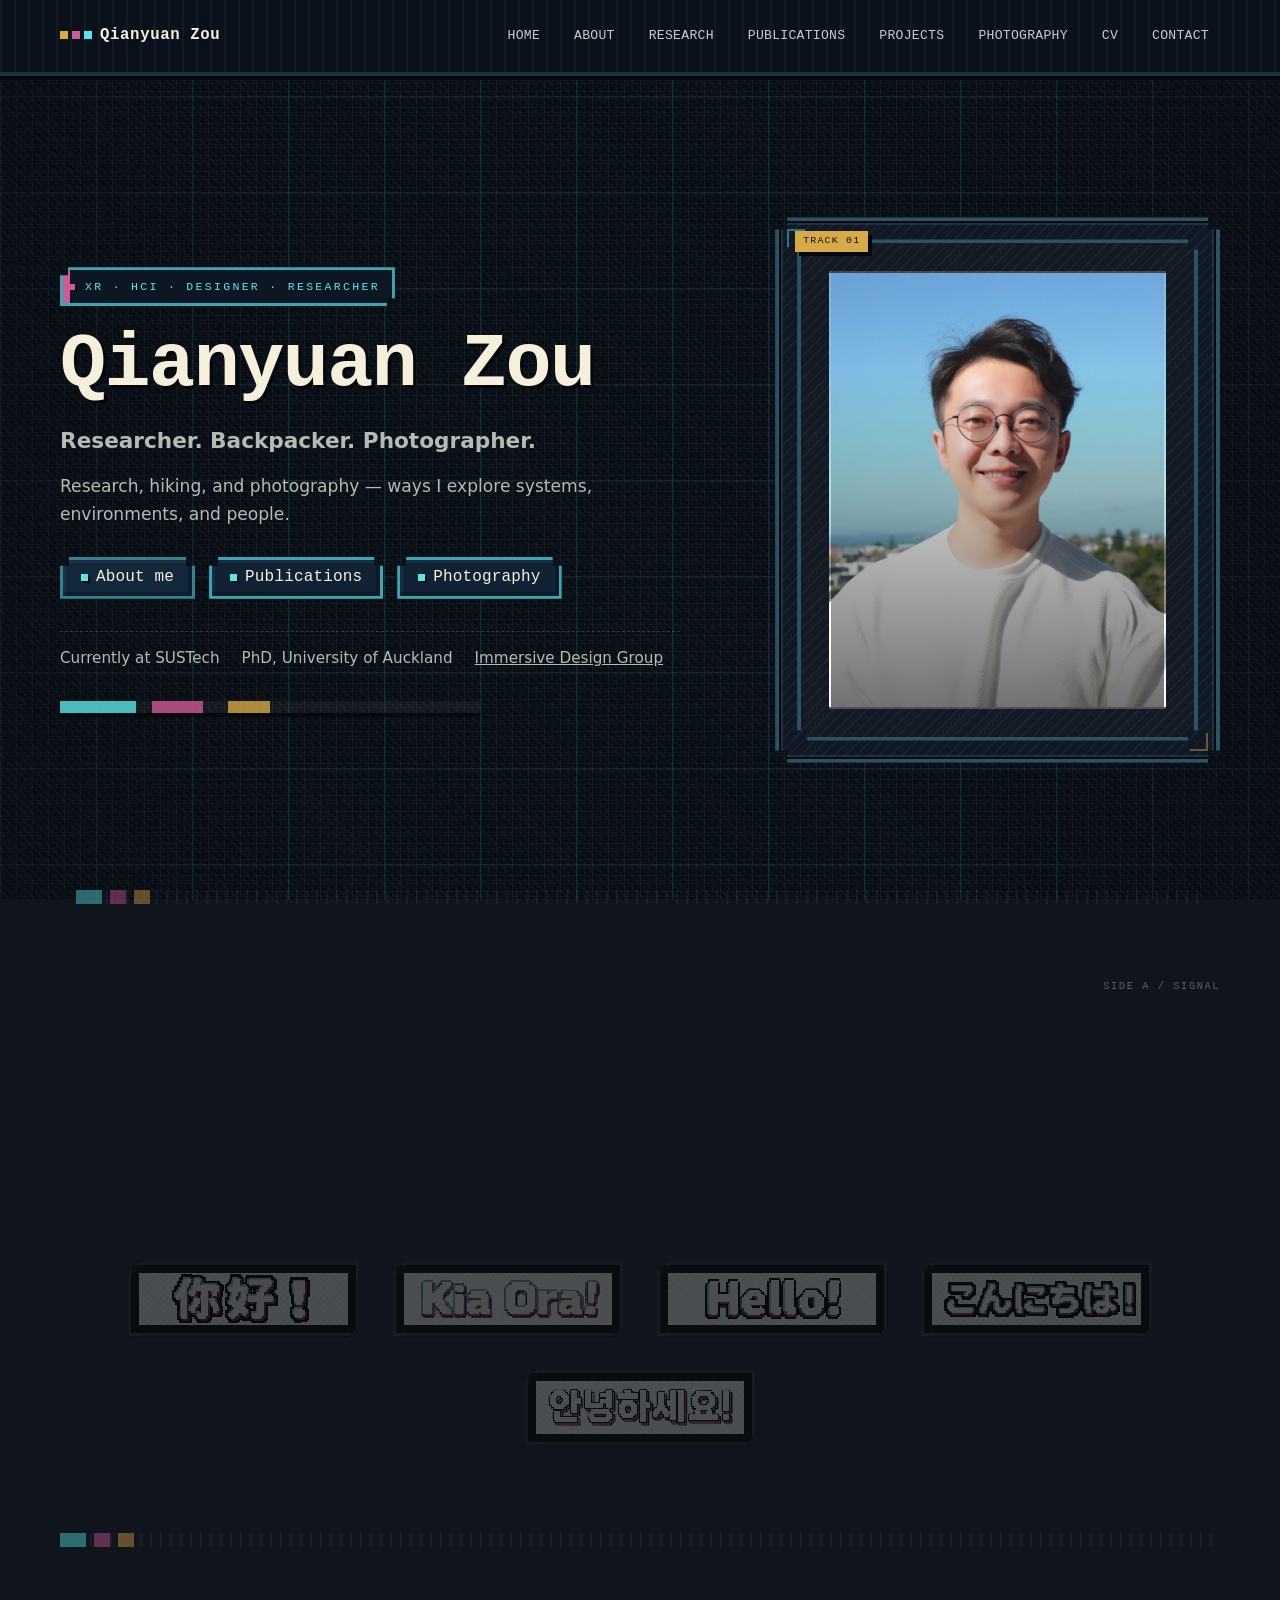
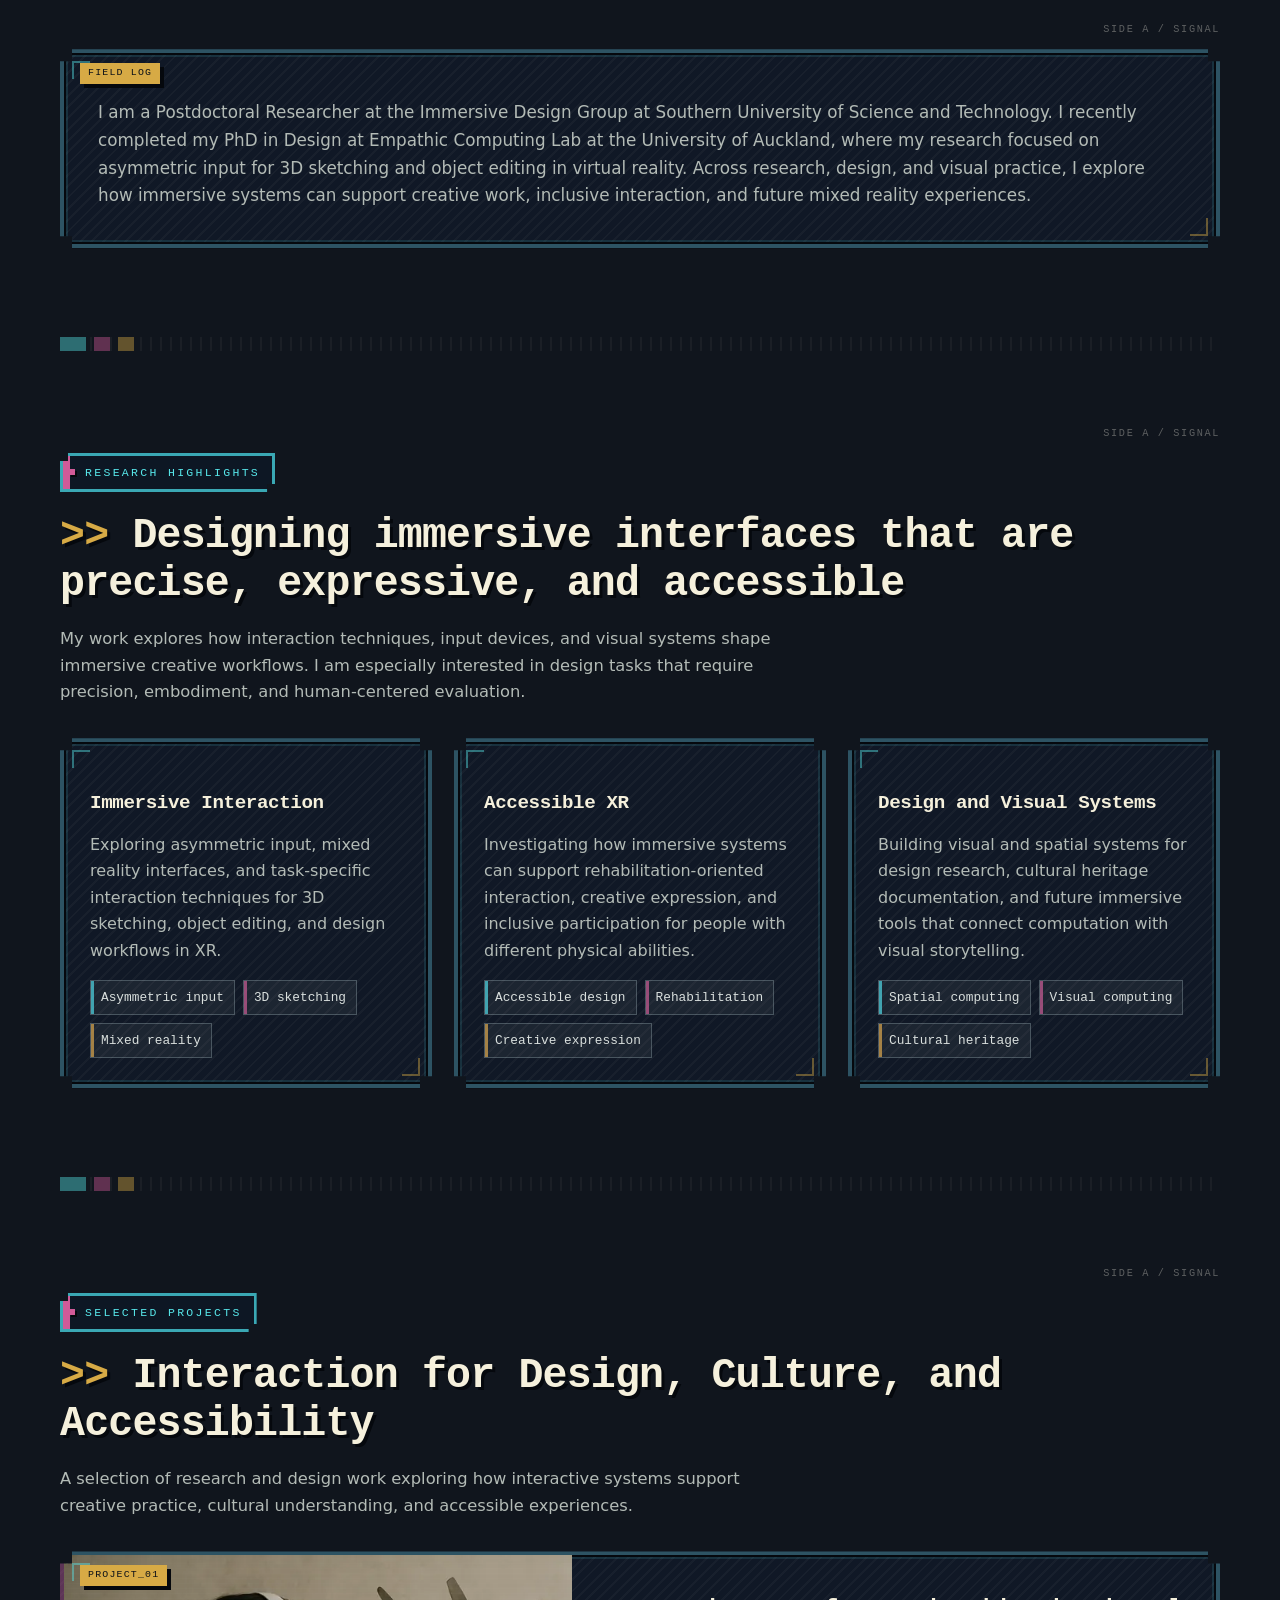
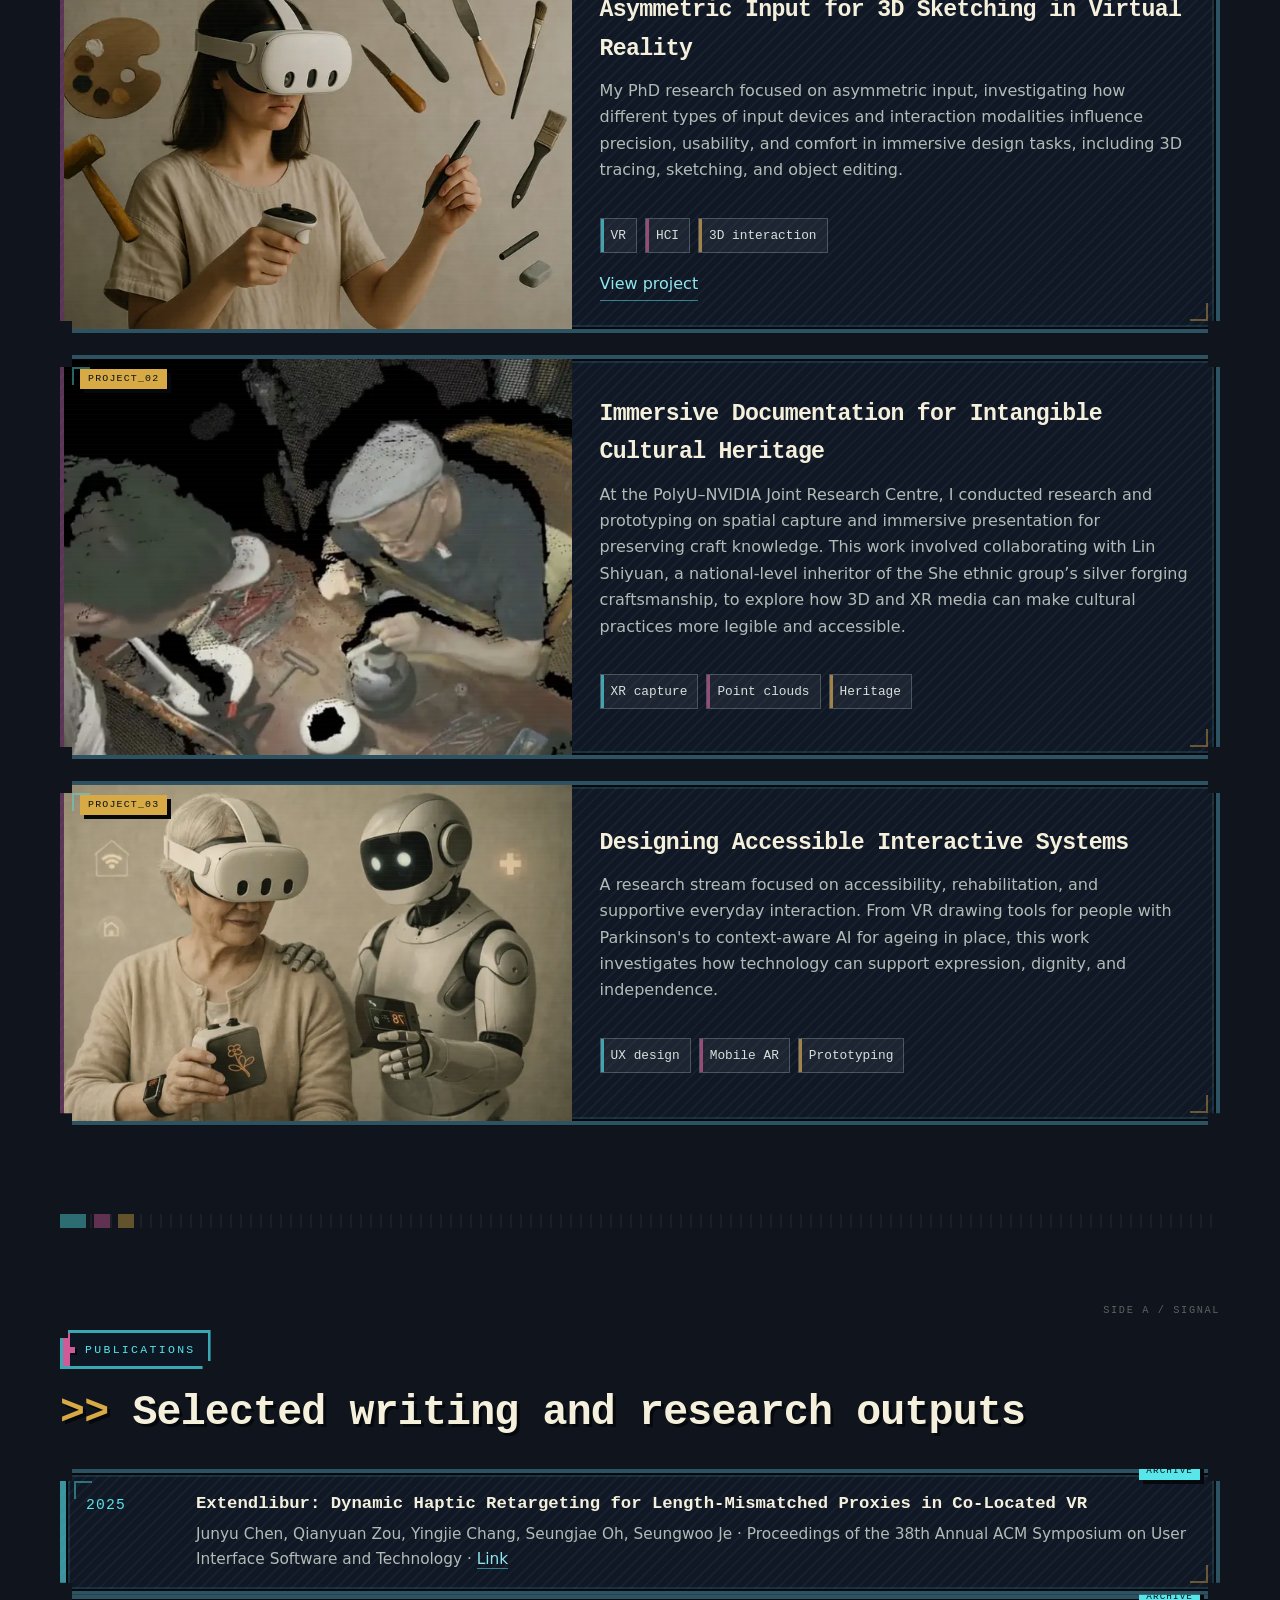
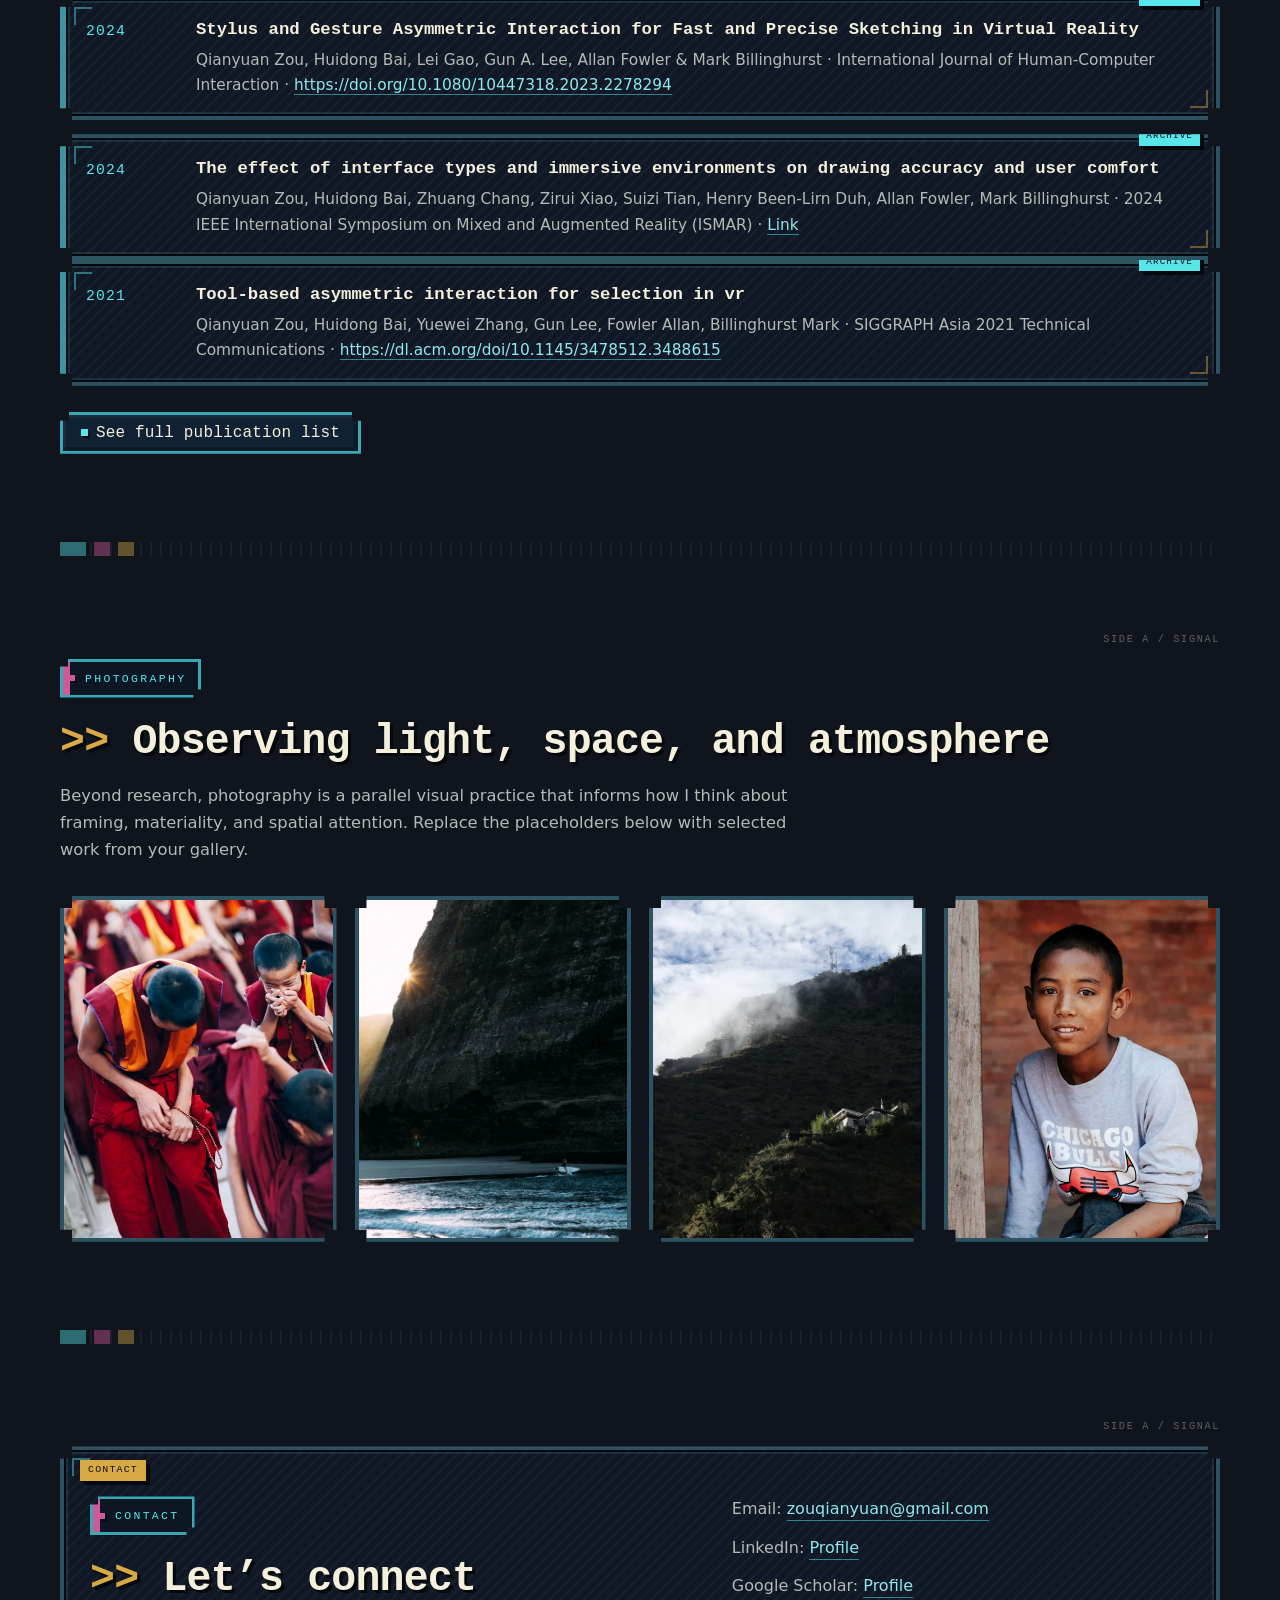
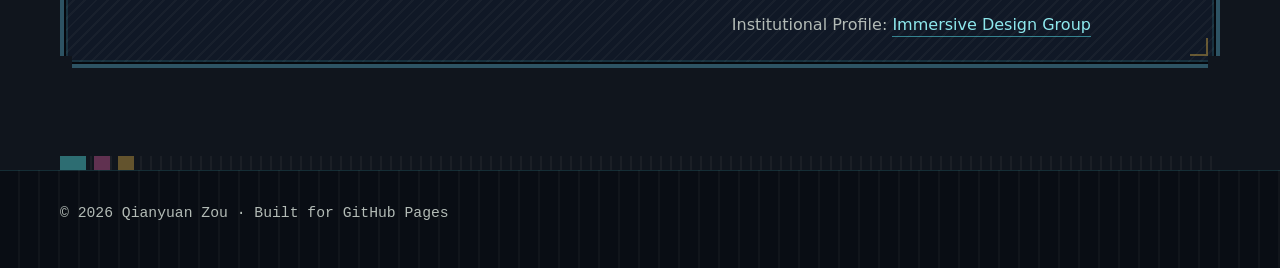
==== commit c9c4d0af: "Update personal website retro design and content" ====
--- a/index.html
+++ b/index.html
@@ -1,13 +1,14 @@
-<!DOCTYPE html>
+﻿<!DOCTYPE html>
 <html lang="en">
 <head>
   <meta charset="UTF-8" />
   <meta name="viewport" content="width=device-width, initial-scale=1.0" />
-  <title>Qianyuan Zou | HCI · XR · Immersive Design</title>
+  <title>Qianyuan Zou | HCI &middot; XR &middot; Immersive Design</title>
   <meta
     name="description"
     content="Personal academic website of Qianyuan Zou, Postdoctoral Researcher in HCI, XR, and immersive design."
   />
+  <link rel="icon" href="favicon.svg" type="image/svg+xml" />
   <style>
     :root {
       --bg: #1a1d21;
@@ -73,17 +74,6 @@
       max-width: 100%;
       display: block;
     }
-
-    #particle-canvas {
-      position: fixed;
-      inset: 0;
-      width: 100%;
-      height: 100%;
-      z-index: 0;
-      pointer-events: none;
-      opacity: 0.95;
-    }
-
     .site-shell {
       position: relative;
       z-index: 1;
@@ -651,29 +641,29 @@
     }
 
     .greetings-container {
+      position: relative;
       display: flex;
       flex-direction: row;
       align-items: center;
       justify-content: center;
-      gap: 40px;
+      gap: clamp(14px, 3vw, 34px);
       flex-wrap: wrap;
+      padding-top: clamp(230px, 20vw, 270px);
+      overflow: visible;
     }
 
     .greeting {
-      font-size: 4rem;
-      font-weight: bold;
-      text-align: center;
-      color: var(--muted);
-      transition: color 0.5s ease, opacity 0.5s ease;
-      opacity: 0.3;
+      display: grid;
+      place-items: center;
+      width: clamp(124px, 18vw, 250px);
       margin: 0;
-    }
-
-    .greeting.active {
-      color: var(--text);
-      opacity: 1;
-      text-shadow: 0 0 20px var(--accent), 0 0 40px var(--accent);
-      transform: translateY(-10px);
+      opacity: 0.52;
+    }
+
+    .greeting img {
+      display: block;
+      width: 100%;
+      height: auto;
     }
 
     .greetings-section {
@@ -683,10 +673,26 @@
     .intro-section {
       padding: 40px 0 88px 0;
     }
+
+    @media (prefers-reduced-motion: reduce) {
+      html {
+        scroll-behavior: auto;
+      }
+
+      *,
+      *::before,
+      *::after {
+        animation-duration: 0.001ms !important;
+        animation-iteration-count: 1 !important;
+        transition-duration: 0.001ms !important;
+      }
+    }
   </style>
+  <link rel="stylesheet" href="styles/background.css" />
+  <link rel="stylesheet" href="styles/retro.css" />
 </head>
 <body>
-  <canvas id="particle-canvas" aria-hidden="true"></canvas>
+  <div class="ambient-grid" aria-hidden="true"></div>
 
   <div class="site-shell">
     <div class="nav-wrap" id="navWrap">
@@ -696,7 +702,7 @@
           <a href="#">Home</a>
           <a href="about.html">About</a>
           <a href="#research-highlights">Research</a>
-          <a href="#publications-preview">Publications</a>
+          <a href="publications.html">Publications</a>
           <a href="#selected-projects">Projects</a>
           <a href="photography.html">Photography</a>
           <a href="cv.html">CV</a>
@@ -709,17 +715,16 @@
       <section class="hero container section">
         <div class="hero-grid">
           <div class="hero-copy reveal">
-            <div class="eyebrow">XR · HCI · Designer · Researcher</div>
+            <div class="eyebrow">XR &middot; HCI &middot; Designer &middot; Researcher</div>
             <h1>Qianyuan Zou</h1>
             <p class="hero-subtitle">Researcher. Backpacker. Photographer.</p>
             <p class="hero-text">
-              Research, hiking, and photography — ways I explore systems, environments, and people.
+              Research, hiking, and photography &mdash; ways I explore systems, environments, and people.
             </p>
             <div class="hero-actions">
-              <a class="button primary" href="cv.html">View CV</a>
+              <a class="button primary" href="about.html">About me</a>
               <a class="button" href="publications.html">Publications</a>
-              <a class="button" href="projects.html">Projects</a>
-              <a class="button" href="#contact">Contact</a>
+              <a class="button" href="photography.html">Photography</a>
             </div>
             <div class="hero-meta">
               <span>Currently at SUSTech</span>
@@ -742,12 +747,36 @@
 
       <section class="section greetings-section">
         <div class="container">
-          <div class="greetings-container">
-            <div class="greeting active">你好！</div>
-            <div class="greeting">Kia Ora！</div>
-            <div class="greeting">Hello！</div>
-            <div class="greeting">こんにちは！</div>
-            <div class="greeting">안녕하세요！</div>
+          <div class="greetings-container" data-greeting-stage>
+            <div class="greeting-tooltip" id="languageTooltip" role="tooltip" aria-hidden="true">
+              <div class="greeting-tooltip__rail" aria-hidden="true"></div>
+              <div class="greeting-tooltip__meta">
+                <span>INFO</span>
+                <span>LANGUAGE TAG</span>
+              </div>
+              <h3 class="greeting-tooltip__title"></h3>
+              <p class="greeting-tooltip__body"></p>
+              <div class="greeting-tooltip__footer">
+                <span>FIELD NOTE</span>
+                <span>SIGNAL</span>
+              </div>
+            </div>
+
+            <div class="greeting" tabindex="0" aria-label="你好！" aria-describedby="languageTooltip" data-language="zh">
+              <img src="images/greetings/hello-zh.png" alt="你好！" width="2508" height="627" loading="lazy" decoding="async" />
+            </div>
+            <div class="greeting" tabindex="0" aria-label="Kia Ora!" aria-describedby="languageTooltip" data-language="kia">
+              <img src="images/greetings/kia-ora.png" alt="Kia Ora!" width="2508" height="627" loading="lazy" decoding="async" />
+            </div>
+            <div class="greeting" tabindex="0" aria-label="Hello!" aria-describedby="languageTooltip" data-language="en">
+              <img src="images/greetings/hello-en.png" alt="Hello!" width="2508" height="627" loading="lazy" decoding="async" />
+            </div>
+            <div class="greeting" tabindex="0" aria-label="こんにちは！" aria-describedby="languageTooltip" data-language="ja">
+              <img src="images/greetings/hello-ja.png" alt="こんにちは！" width="2508" height="627" loading="lazy" decoding="async" />
+            </div>
+            <div class="greeting" tabindex="0" aria-label="안녕하세요!" aria-describedby="languageTooltip" data-language="ko">
+              <img src="images/greetings/hello-ko.png" alt="안녕하세요!" width="2508" height="627" loading="lazy" decoding="async" />
+            </div>
           </div>
         </div>
       </section>
@@ -831,7 +860,7 @@
           <div class="project-stack">
             <article class="project-card reveal">
               <div class="project-image">
-                <img src="images/project-vr-sketching.png" alt="Placeholder image for asymmetric input in VR project" onerror="this.style.display='none'" />
+                <img src="images/optimized/project-vr-sketching-thumb.webp" alt="Asymmetric input for 3D sketching in VR" width="720" height="480" loading="lazy" decoding="async" onerror="this.style.display='none'" />
                
               </div>
               <div class="project-copy">
@@ -853,14 +882,14 @@
 
             <article class="project-card reveal">
               <div class="project-image">
-                <img src="images/feiyi.png" alt="Placeholder image for cultural heritage project" onerror="this.style.display='none'" />
+                <img src="images/optimized/feiyi-thumb.webp" alt="Immersive documentation for intangible cultural heritage" width="720" height="502" loading="lazy" decoding="async" onerror="this.style.display='none'" />
                 
               </div>
               <div class="project-copy">
                 <h3>Immersive Documentation for Intangible Cultural Heritage</h3>
                 <p>
-                  At the PolyU–NVIDIA Joint Research Centre, I conducted research and prototyping on spatial capture and immersive presentation for preserving craft knowledge. 
-                  This work involved collaborating with Lin Shiyuan, a national-level inheritor of the She ethnic group’s silver forging craftsmanship, to explore how 3D and XR media can make cultural practices more legible and accessible.
+                  At the PolyU&ndash;NVIDIA Joint Research Centre, I conducted research and prototyping on spatial capture and immersive presentation for preserving craft knowledge.
+                  This work involved collaborating with Lin Shiyuan, a national-level inheritor of the She ethnic group&rsquo;s silver forging craftsmanship, to explore how 3D and XR media can make cultural practices more legible and accessible.
                 </p>
                 <div class="tag-row">
                   <span class="tag">XR capture</span>
@@ -875,7 +904,7 @@
 
             <article class="project-card reveal">
               <div class="project-image">
-                <img src="images/project-acc.png" alt="Placeholder image for UX and AR project" onerror="this.style.display='none'" />
+                <img src="images/optimized/project-acc-thumb.webp" alt="Accessible interactive systems project preview" width="720" height="477" loading="lazy" decoding="async" onerror="this.style.display='none'" />
               
               </div>
               <div class="project-copy">
@@ -913,7 +942,7 @@
               <div class="pub-year">2025</div>
               <div>
                 <h3>Extendlibur: Dynamic Haptic Retargeting for Length-Mismatched Proxies in Co-Located VR</h3>
-                <div class="pub-meta">Junyu Chen, Qianyuan Zou, Yingjie Chang, Seungjae Oh, Seungwoo Je · Proceedings of the 38th Annual ACM Symposium on User Interface Software and Technology · <a href="https://dl.acm.org/doi/pdf/10.1145/3746059.3747718" target="_blank" rel="noreferrer">Link</a></div>
+                <div class="pub-meta">Junyu Chen, Qianyuan Zou, Yingjie Chang, Seungjae Oh, Seungwoo Je &middot; Proceedings of the 38th Annual ACM Symposium on User Interface Software and Technology &middot; <a href="https://dl.acm.org/doi/pdf/10.1145/3746059.3747718" target="_blank" rel="noreferrer">Link</a></div>
               </div>
             </article>
         
@@ -922,7 +951,7 @@
               <div class="pub-year">2024</div>
               <div>
                 <h3>Stylus and Gesture Asymmetric Interaction for Fast and Precise Sketching in Virtual Reality</h3>
-                <div class="pub-meta">Qianyuan Zou, Huidong Bai, Lei Gao, Gun A. Lee, Allan Fowler & Mark Billinghurst · International Journal of Human–Computer Interaction · <a href="https://doi.org/10.1080/10447318.2023.2278294" target="_blank" rel="noreferrer">https://doi.org/10.1080/10447318.2023.2278294</a></div>
+                <div class="pub-meta">Qianyuan Zou, Huidong Bai, Lei Gao, Gun A. Lee, Allan Fowler &amp; Mark Billinghurst &middot; International Journal of Human-Computer Interaction &middot; <a href="https://doi.org/10.1080/10447318.2023.2278294" target="_blank" rel="noreferrer">https://doi.org/10.1080/10447318.2023.2278294</a></div>
               </div>
             </article>
 
@@ -930,7 +959,7 @@
               <div class="pub-year">2024</div>
               <div>
                 <h3>The effect of interface types and immersive environments on drawing accuracy and user comfort</h3>
-                <div class="pub-meta">Qianyuan Zou, Huidong Bai, Zhuang Chang, Zirui Xiao, Suizi Tian, Henry Been-Lirn Duh, Allan Fowler, Mark Billinghurst · 2024 IEEE International Symposium on Mixed and Augmented Reality (ISMAR) · <a href="https://www.researchgate.net/profile/Qianyuan-Zou/publication/386264577_The_Effect_of_Interface_Types_and_Immersive_Environments_on_Drawing_Accuracy_and_User_Comfort/links/684248c1d1054b0207fa0990/The-Effect-of-Interface-Types-and-Immersive-Environments-on-Drawing-Accuracy-and-User-Comfort.pdf" target="_blank" rel="noreferrer">Link</a></div>
+                <div class="pub-meta">Qianyuan Zou, Huidong Bai, Zhuang Chang, Zirui Xiao, Suizi Tian, Henry Been-Lirn Duh, Allan Fowler, Mark Billinghurst &middot; 2024 IEEE International Symposium on Mixed and Augmented Reality (ISMAR) &middot; <a href="https://www.researchgate.net/profile/Qianyuan-Zou/publication/386264577_The_Effect_of_Interface_Types_and_Immersive_Environments_on_Drawing_Accuracy_and_User_Comfort/links/684248c1d1054b0207fa0990/The-Effect-of-Interface-Types-and-Immersive-Environments-on-Drawing-Accuracy-and-User-Comfort.pdf" target="_blank" rel="noreferrer">Link</a></div>
               </div>
             </article>
           </div>
@@ -939,7 +968,7 @@
               <div class="pub-year">2021</div>
               <div>
                 <h3>Tool-based asymmetric interaction for selection in vr</h3>
-                <div class="pub-meta">Qianyuan Zou, Huidong Bai, Yuewei Zhang, Gun Lee, Fowler Allan, Billinghurst Mark · SIGGRAPH Asia 2021 Technical Communications · <a href="https://dl.acm.org/doi/10.1145/3478512.3488615" target="_blank" rel="noreferrer">https://dl.acm.org/doi/10.1145/3478512.3488615</a></div>
+                <div class="pub-meta">Qianyuan Zou, Huidong Bai, Yuewei Zhang, Gun Lee, Fowler Allan, Billinghurst Mark &middot; SIGGRAPH Asia 2021 Technical Communications &middot; <a href="https://dl.acm.org/doi/10.1145/3478512.3488615" target="_blank" rel="noreferrer">https://dl.acm.org/doi/10.1145/3478512.3488615</a></div>
               </div>
             </article>
 
@@ -962,16 +991,16 @@
 
           <div class="gallery-grid">
             <a class="gallery-item reveal" href="photography.html" data-label="">
-              <img src="images/bianjing.JPG" alt="Photography placeholder one" onerror="this.style.display='none'" />
+              <img src="images/optimized/bianjing-thumb.webp" alt="Photography preview" width="480" height="720" loading="lazy" decoding="async" onerror="this.style.display='none'" />
             </a>
             <a class="gallery-item reveal" href="photography.html" data-label="">
-              <img src="images/hai.JPG" alt="Photography placeholder two" onerror="this.style.display='none'" />
+              <img src="images/optimized/hai-thumb.webp" alt="Photography preview" width="720" height="720" loading="lazy" decoding="async" onerror="this.style.display='none'" />
             </a>
             <a class="gallery-item reveal" href="photography.html" data-label="">
-              <img src="images/shan.PNG" alt="Photography placeholder three" onerror="this.style.display='none'" />
+              <img src="images/optimized/shan-thumb.webp" alt="Photography preview" width="720" height="720" loading="lazy" decoding="async" onerror="this.style.display='none'" />
             </a>
             <a class="gallery-item reveal" href="photography.html" data-label="">
-              <img src="images/kid.JPG" alt="Photography placeholder four" onerror="this.style.display='none'" />
+              <img src="images/optimized/kid-thumb.webp" alt="Photography preview" width="480" height="720" loading="lazy" decoding="async" onerror="this.style.display='none'" />
             </a>
           </div>
         </div>
@@ -982,7 +1011,7 @@
           <div class="contact-card reveal">
             <div>
               <div class="eyebrow">Contact</div>
-              <h2 class="section-title" style="margin-bottom: 12px;">Let’s connect</h2>
+              <h2 class="section-title" style="margin-bottom: 12px;">Let&rsquo;s connect</h2>
               <p class="section-intro" style="margin-bottom: 0;">
                 
               </p>
@@ -991,7 +1020,7 @@
               <div>Email: <a href="mailto:zouqianyuan@gmail.com">zouqianyuan@gmail.com</a></div>
               <div>LinkedIn: <a href="https://www.linkedin.com/in/qianyuan-zou-b7aa45235/" target="_blank" rel="noreferrer">Profile</a></div>
               <div>Google Scholar: <a href="https://scholar.google.com/citations?user=62nkU14AAAAJ&hl=zh-CN" target="_blank" rel="noreferrer">Profile</a></div>
-              <div>Institutional Profile: <a href="https://immersivedesignresearch.com/" target="_blank" rel="noreferrer">Immersive Design Research</a></div>
+              <div>Institutional Profile: <a href="https://immersivedesignresearch.com/" target="_blank" rel="noreferrer">Immersive Design Group</a></div>
             </div>
           </div>
         </div>
@@ -1000,10 +1029,11 @@
 
     <footer class="footer">
       <div class="container">
-        © <span id="year"></span> Qianyuan Zou · Built for GitHub Pages
+        &copy; <span id="year"></span> Qianyuan Zou &middot; Built for GitHub Pages
       </div>
     </footer>
   </div>
+  <script src="scripts/background.js"></script>
 
   <script>
     const navWrap = document.getElementById('navWrap');
@@ -1028,162 +1058,89 @@
     );
     revealItems.forEach((item) => revealObserver.observe(item));
 
-    const canvas = document.getElementById('particle-canvas');
-    const ctx = canvas.getContext('2d');
-    let width = 0;
-    let height = 0;
-    const particleCount = 110;
-    const particles = [];
-    const pointer = { x: 0, y: 0, active: false };
-
-    function resizeCanvas() {
-      width = canvas.width = window.innerWidth * Math.min(window.devicePixelRatio || 1, 2);
-      height = canvas.height = window.innerHeight * Math.min(window.devicePixelRatio || 1, 2);
-      canvas.style.width = window.innerWidth + 'px';
-      canvas.style.height = window.innerHeight + 'px';
-      ctx.setTransform(1, 0, 0, 1, 0, 0);
-      ctx.scale(Math.min(window.devicePixelRatio || 1, 2), Math.min(window.devicePixelRatio || 1, 2));
-    }
-
-    function makeParticle() {
-      const depth = Math.random() * 0.9 + 0.35;
-      return {
-        x: Math.random() * window.innerWidth,
-        y: Math.random() * window.innerHeight,
-        vx: (Math.random() - 0.5) * 0.22 * depth,
-        vy: (Math.random() - 0.5) * 0.22 * depth,
-        size: (Math.random() * 2 + 0.9) * depth,
-        depth,
-        alpha: Math.random() * 0.22 + 0.18,
-        twinkle: Math.random() * Math.PI * 2,
-      };
-    }
-
-    function initParticles() {
-      particles.length = 0;
-      for (let i = 0; i < particleCount; i++) {
-        particles.push(makeParticle());
-      }
-    }
-
-    function drawParticles() {
-      ctx.clearRect(0, 0, window.innerWidth, window.innerHeight);
-
-      if (pointer.active) {
-        const glow = ctx.createRadialGradient(pointer.x, pointer.y, 0, pointer.x, pointer.y, 220);
-        glow.addColorStop(0, 'rgba(121, 168, 255, 0.12)');
-        glow.addColorStop(0.45, 'rgba(121, 168, 255, 0.05)');
-        glow.addColorStop(1, 'rgba(121, 168, 255, 0)');
-        ctx.beginPath();
-        ctx.fillStyle = glow;
-        ctx.arc(pointer.x, pointer.y, 220, 0, Math.PI * 2);
-        ctx.fill();
-      }
-
-      for (const p of particles) {
-        p.twinkle += 0.012 * p.depth;
-
-        if (pointer.active) {
-          const dx = pointer.x - p.x;
-          const dy = pointer.y - p.y;
-          const dist = Math.sqrt(dx * dx + dy * dy) || 1;
-          const fieldX = (pointer.x - window.innerWidth / 2) / window.innerWidth;
-          const fieldY = (pointer.y - window.innerHeight / 2) / window.innerHeight;
-          p.vx += fieldX * 0.006 * p.depth;
-          p.vy += fieldY * 0.006 * p.depth;
-          if (dist < 320) {
-            const force = ((320 - dist) / 320) * 0.042 * p.depth;
-            p.vx += (dx / dist) * force;
-            p.vy += (dy / dist) * force;
-          }
+    const greetingNotes = {
+      zh: {
+        title: 'ORIGIN',
+        body: 'I was born in China. This is where my story, language, and cultural background begin.',
+      },
+      kia: {
+        title: 'AOTEAROA / NEW ZEALAND/ Research & Life',
+        body: 'I completed my Master\u2019s and PhD in New Zealand, where my research identity and creative direction were shaped.',
+      },
+      en: {
+        title: 'AOTEAROA / NEW ZEALAND/ Research & Life',
+        body: 'I completed my Master\u2019s and PhD in New Zealand, where my research identity and creative direction were shaped.',
+      },
+      ja: {
+        title: 'JAPAN / VISUAL CULTURE',
+        body: 'I have long been drawn to Japanese photography, animation, and literature. They continue to influence my visual taste and imagination.',
+      },
+      ko: {
+        title: 'KOREA / NEW LANGUAGE',
+        body: 'I am currently working with a Korean professor. Learning a new language always makes me excited.',
+      },
+    };
+
+    const greetingStage = document.querySelector('[data-greeting-stage]');
+    const languageTooltip = document.getElementById('languageTooltip');
+    const languageTooltipTitle = languageTooltip.querySelector('.greeting-tooltip__title');
+    const languageTooltipBody = languageTooltip.querySelector('.greeting-tooltip__body');
+    let activeGreeting = null;
+
+    function positionLanguageTooltip(target) {
+      const stageRect = greetingStage.getBoundingClientRect();
+      const targetRect = target.getBoundingClientRect();
+      const tooltipRect = languageTooltip.getBoundingClientRect();
+      const margin = 12;
+      const centeredLeft = targetRect.left - stageRect.left + targetRect.width / 2;
+      const minLeft = tooltipRect.width / 2 + margin;
+      const maxLeft = stageRect.width - tooltipRect.width / 2 - margin;
+      const left = Math.min(Math.max(centeredLeft, minLeft), Math.max(minLeft, maxLeft));
+      const aboveTop = targetRect.top - stageRect.top - tooltipRect.height - 24;
+      const shouldPlaceBelow = window.matchMedia('(max-width: 720px)').matches || aboveTop < 6;
+      const top = shouldPlaceBelow
+        ? targetRect.bottom - stageRect.top + 18
+        : aboveTop;
+
+      languageTooltip.style.left = `${left}px`;
+      languageTooltip.style.top = `${top}px`;
+      languageTooltip.classList.toggle('is-below', shouldPlaceBelow);
+    }
+
+    function showLanguageTooltip(target) {
+      const note = greetingNotes[target.dataset.language];
+      if (!note) return;
+
+      activeGreeting = target;
+      languageTooltipTitle.textContent = note.title;
+      languageTooltipBody.textContent = note.body;
+      languageTooltip.classList.add('is-visible');
+      languageTooltip.setAttribute('aria-hidden', 'false');
+      window.requestAnimationFrame(() => positionLanguageTooltip(target));
+    }
+
+    function hideLanguageTooltip(target) {
+      if (target && activeGreeting !== target) return;
+      activeGreeting = null;
+      languageTooltip.classList.remove('is-visible', 'is-below');
+      languageTooltip.setAttribute('aria-hidden', 'true');
+    }
+
+    document.querySelectorAll('.greeting[data-language]').forEach((greeting) => {
+      greeting.addEventListener('mouseenter', () => showLanguageTooltip(greeting));
+      greeting.addEventListener('focus', () => showLanguageTooltip(greeting));
+      greeting.addEventListener('mouseleave', () => hideLanguageTooltip(greeting));
+      greeting.addEventListener('blur', () => hideLanguageTooltip(greeting));
+      greeting.addEventListener('pointerdown', () => {
+        if (window.matchMedia('(hover: none)').matches) {
+          greeting.focus({ preventScroll: true });
+          showLanguageTooltip(greeting);
         }
-
-        p.x += p.vx;
-        p.y += p.vy;
-        p.vx *= 0.986;
-        p.vy *= 0.986;
-
-        if (p.x < -20) p.x = window.innerWidth + 20;
-        if (p.x > window.innerWidth + 20) p.x = -20;
-        if (p.y < -20) p.y = window.innerHeight + 20;
-        if (p.y > window.innerHeight + 20) p.y = -20;
-
-        const pulse = 0.78 + Math.sin(p.twinkle) * 0.22;
-        const alpha = p.alpha * pulse;
-        const gradient = ctx.createRadialGradient(p.x, p.y, 0, p.x, p.y, p.size * 4.5);
-        gradient.addColorStop(0, `rgba(220, 232, 248, ${alpha})`);
-        gradient.addColorStop(0.35, `rgba(175, 198, 228, ${alpha * 0.7})`);
-        gradient.addColorStop(1, 'rgba(175, 198, 228, 0)');
-
-        ctx.beginPath();
-        ctx.fillStyle = gradient;
-        ctx.arc(p.x, p.y, p.size * 4.5, 0, Math.PI * 2);
-        ctx.fill();
-
-        ctx.beginPath();
-        ctx.fillStyle = `rgba(232, 240, 252, ${Math.min(alpha + 0.12, 0.68)})`;
-        ctx.arc(p.x, p.y, Math.max(p.size * 0.7, 0.8), 0, Math.PI * 2);
-        ctx.fill();
-      }
-
-      for (let i = 0; i < particles.length; i++) {
-        for (let j = i + 1; j < particles.length; j++) {
-          const a = particles[i];
-          const b = particles[j];
-          const dx = a.x - b.x;
-          const dy = a.y - b.y;
-          const dist = Math.sqrt(dx * dx + dy * dy);
-          if (dist < 185) {
-            const strength = (1 - dist / 185) * 0.22 * ((a.depth + b.depth) / 2);
-            ctx.beginPath();
-            ctx.strokeStyle = `rgba(121, 168, 255, ${strength})`;
-            ctx.lineWidth = 0.8 + ((a.depth + b.depth) / 2) * 0.45;
-            ctx.moveTo(a.x, a.y);
-            ctx.lineTo(b.x, b.y);
-            ctx.stroke();
-          }
-        }
-      }
-
-      requestAnimationFrame(drawParticles);
-    }
-
-    window.addEventListener('mousemove', (event) => {
-      pointer.x = event.clientX;
-      pointer.y = event.clientY;
-      pointer.active = true;
+      });
     });
 
-    window.addEventListener('mouseleave', () => {
-      pointer.active = false;
-    });
-
     window.addEventListener('resize', () => {
-      resizeCanvas();
-      initParticles();
-    });
-
-    resizeCanvas();
-    initParticles();
-    drawParticles();
-
-    const greetingsContainer = document.querySelector('.greetings-container');
-    const greetings = greetingsContainer.querySelectorAll('.greeting');
-    let currentIndex = 0;
-    window.addEventListener('scroll', () => {
-      const rect = greetingsContainer.getBoundingClientRect();
-      const containerTop = rect.top;
-      const containerHeight = rect.height;
-      const windowHeight = window.innerHeight;
-      if (containerTop < windowHeight && containerTop + containerHeight > 0) {
-        const progress = (windowHeight - containerTop) / (windowHeight + containerHeight);
-        const newIndex = Math.floor(progress * 5);
-        if (newIndex !== currentIndex && newIndex >= 0 && newIndex < 5) {
-          greetings[currentIndex].classList.remove('active');
-          greetings[newIndex].classList.add('active');
-          currentIndex = newIndex;
-        }
-      }
+      if (activeGreeting) positionLanguageTooltip(activeGreeting);
     });
 
   </script>
--- a/styles/background.css
+++ b/styles/background.css
@@ -0,0 +1,100 @@
+.ambient-grid {
+  position: fixed;
+  inset: 0;
+  width: 100vw;
+  max-width: 100vw;
+  z-index: 0;
+  pointer-events: none;
+  overflow: hidden;
+  contain: paint;
+  background:
+    repeating-linear-gradient(0deg, rgba(86, 225, 231, 0.035) 0 1px, transparent 1px 8px),
+    repeating-linear-gradient(90deg, rgba(86, 225, 231, 0.03) 0 1px, transparent 1px 8px),
+    #090d14;
+}
+
+.ambient-grid::before,
+.ambient-grid::after {
+  content: "";
+  position: absolute;
+  inset: 0;
+}
+
+.ambient-grid::before {
+  background-image:
+    linear-gradient(rgba(86, 225, 231, 0.13) 2px, transparent 2px),
+    linear-gradient(90deg, rgba(86, 225, 231, 0.13) 2px, transparent 2px),
+    linear-gradient(rgba(242, 240, 230, 0.055) 1px, transparent 1px),
+    linear-gradient(90deg, rgba(242, 240, 230, 0.055) 1px, transparent 1px);
+  background-size: 96px 96px, 96px 96px, 16px 16px, 16px 16px;
+  opacity: 0.5;
+  animation: none;
+}
+
+.ambient-grid::after {
+  background:
+    repeating-linear-gradient(45deg, rgba(242, 240, 230, 0.03) 0 2px, transparent 2px 6px),
+    linear-gradient(90deg, rgba(9, 13, 20, 0.78), transparent 22%, transparent 78%, rgba(9, 13, 20, 0.78));
+  opacity: 0.68;
+}
+
+.ambient-bit {
+  position: absolute;
+  color: rgba(86, 225, 231, 0.22);
+  font-family: "SFMono-Regular", Consolas, "Liberation Mono", monospace;
+  font-size: 0.66rem;
+  line-height: 1;
+  opacity: 0;
+  transform: translate(-50%, -50%);
+  animation: none;
+  text-shadow: none;
+}
+
+body {
+  background: #10151d !important;
+  overflow-x: hidden;
+}
+
+body::before,
+body::after {
+  display: none !important;
+}
+
+#particle-canvas,
+#grid-bg {
+  display: none !important;
+}
+
+@keyframes ambientGridDrift {
+  from {
+    background-position: 0 0, 0 0, 0 0, 0 0;
+  }
+
+  to {
+    background-position: 96px 96px, 96px 96px, 24px 24px, 24px 24px;
+  }
+}
+
+@keyframes ambientBitPulse {
+  0%,
+  100% {
+    opacity: 0.08;
+    transform: translate(-50%, -50%) scale(0.92);
+  }
+
+  42% {
+    opacity: 0.34;
+    transform: translate(-50%, -50%) scale(1);
+  }
+}
+
+@media (prefers-reduced-motion: reduce) {
+  .ambient-grid::before,
+  .ambient-bit {
+    animation: none;
+  }
+
+  .ambient-bit {
+    opacity: 0.22;
+  }
+}
--- a/styles/retro.css
+++ b/styles/retro.css
@@ -0,0 +1,820 @@
+:root {
+  --bg: #090d14;
+  --bg-soft: #0f1724;
+  --bg-card: #101826;
+  --line: #2d5363;
+  --text: #f5f0dc;
+  --muted: #b3bbb6;
+  --accent: #57e6e9;
+  --accent-cyan: #57e6e9;
+  --accent-magenta: #d05a98;
+  --accent-amber: #d7aa45;
+  --accent-soft: rgba(87, 230, 233, 0.16);
+  --surface: #101826;
+  --surface-strong: #152033;
+  --tape-label: #1c2636;
+  --pixel-step: 12px;
+  --pixel-border: #3aa8b4;
+  --pixel-shadow: #05080d;
+  --radius: 0;
+  --shadow: 6px 6px 0 var(--pixel-shadow);
+  --font-body: Inter, ui-sans-serif, system-ui, -apple-system, BlinkMacSystemFont, "Segoe UI", sans-serif;
+  --font-display: "MS Gothic", "Lucida Console", "Courier New", ui-monospace, SFMono-Regular, Consolas, monospace;
+  --font-pixel: "MS Gothic", "Lucida Console", "Courier New", ui-monospace, SFMono-Regular, Consolas, monospace;
+}
+
+* {
+  scrollbar-color: rgba(80, 213, 225, 0.42) rgba(12, 16, 22, 0.8);
+}
+
+html {
+  background: var(--bg);
+}
+
+body {
+  font-family: var(--font-body);
+  color: var(--text);
+  text-rendering: optimizeLegibility;
+  image-rendering: pixelated;
+}
+
+a:focus-visible,
+button:focus-visible,
+.gallery-item:focus-visible {
+  outline: 2px solid var(--accent-amber);
+  outline-offset: 4px;
+}
+
+.site-shell {
+  isolation: isolate;
+}
+
+.nav-wrap {
+  background:
+    repeating-linear-gradient(90deg, rgba(245, 240, 220, 0.04) 0 2px, transparent 2px 14px),
+    #0b111b !important;
+  border-bottom: 4px solid #173240 !important;
+  box-shadow: 0 4px 0 #05080d;
+}
+
+.nav-wrap.scrolled {
+  background:
+    repeating-linear-gradient(90deg, rgba(245, 240, 220, 0.04) 0 2px, transparent 2px 14px),
+    #090d14 !important;
+}
+
+.brand,
+.nav-links,
+.eyebrow,
+.button,
+.tag,
+.pub-year,
+.cv-section h3,
+.footer,
+.section-title,
+.hero h1,
+.project-copy h3,
+.card h3,
+.pub-item h3,
+.cv-entry h4 {
+  font-family: var(--font-display);
+}
+
+.brand {
+  display: inline-flex;
+  align-items: center;
+  color: var(--text);
+  letter-spacing: 0.04em !important;
+  text-shadow: 0 0 20px rgba(80, 213, 225, 0.16);
+}
+
+.brand::before {
+  content: "";
+  flex: 0 0 auto;
+  width: 8px;
+  height: 8px;
+  margin-right: 32px;
+  background: var(--accent-amber);
+  box-shadow: 12px 0 0 var(--accent-magenta), 24px 0 0 var(--accent-cyan);
+  transform: translateY(-1px);
+}
+
+.nav-links {
+  gap: 12px !important;
+  font-size: 0.82rem !important;
+  letter-spacing: 0.02em;
+}
+
+.nav-links a {
+  color: #c5ccd0;
+  border: 2px solid transparent;
+  padding: 6px 9px !important;
+  text-transform: uppercase;
+}
+
+.nav-links a:hover {
+  color: var(--text) !important;
+  background: #111d2c;
+  border-color: var(--pixel-border);
+  box-shadow: 3px 3px 0 var(--pixel-shadow);
+}
+
+.nav-links a::after {
+  bottom: -4px !important;
+  height: 2px !important;
+  background: linear-gradient(90deg, var(--accent-cyan), var(--accent-magenta)) !important;
+}
+
+.container {
+  position: relative;
+}
+
+.section {
+  padding-top: clamp(64px, 8vw, 104px) !important;
+  padding-bottom: clamp(64px, 8vw, 104px) !important;
+}
+
+.section::after {
+  content: "";
+  position: absolute;
+  left: 50%;
+  bottom: 0;
+  width: min(var(--max-width), calc(100% - 32px));
+  height: 14px;
+  transform: translateX(-50%);
+  background:
+    linear-gradient(90deg, var(--accent-cyan) 0 26px, transparent 26px 34px, var(--accent-magenta) 34px 50px, transparent 50px 58px, var(--accent-amber) 58px 74px, transparent 74px),
+    repeating-linear-gradient(90deg, rgba(242, 240, 230, 0.12) 0 2px, transparent 2px 10px);
+  opacity: 0.42;
+  pointer-events: none;
+}
+
+.section > .container::before {
+  content: "SIDE A / SIGNAL";
+  position: absolute;
+  top: -28px;
+  right: 0;
+  font-family: var(--font-display);
+  font-size: 0.64rem;
+  letter-spacing: 0.16em;
+  color: rgba(242, 240, 230, 0.34);
+}
+
+.section-title,
+.hero h1 {
+  color: var(--text);
+  letter-spacing: -0.02em !important;
+  text-shadow: 3px 3px 0 #05080d;
+}
+
+.section-title::before {
+  content: ">> ";
+  color: var(--accent-amber);
+}
+
+.eyebrow {
+  position: relative;
+  color: var(--accent-cyan) !important;
+  font-size: 0.72rem !important;
+  letter-spacing: 0.2em !important;
+  padding: 7px 12px 7px 22px;
+  margin-bottom: 20px !important;
+  border: 3px solid var(--pixel-border);
+  background:
+    linear-gradient(90deg, var(--accent-magenta) 0 7px, transparent 7px),
+    #0d1724;
+  box-shadow: 5px 5px 0 var(--pixel-shadow);
+  clip-path: polygon(0 8px, 8px 8px, 8px 0, 100% 0, 100% calc(100% - 8px), calc(100% - 8px) calc(100% - 8px), calc(100% - 8px) 100%, 0 100%);
+  width: fit-content;
+}
+
+.eyebrow::before {
+  content: "";
+  position: absolute;
+  left: 6px;
+  top: 50%;
+  width: 6px;
+  height: 6px;
+  background: var(--accent-magenta);
+  transform: translateY(-50%);
+  box-shadow: 2px 2px 0 var(--pixel-shadow);
+}
+
+.section-intro,
+.hero-text,
+.hero-subtitle,
+.card p,
+.project-copy p,
+.pub-meta,
+.contact-list,
+.intro-panel p,
+.cv-entry p {
+  color: var(--muted) !important;
+}
+
+.hero {
+  min-height: calc(100vh - 72px);
+}
+
+.hero-copy {
+  position: relative;
+}
+
+.hero-copy::after {
+  content: "";
+  display: block;
+  width: min(420px, 75%);
+  height: 12px;
+  margin-top: 30px;
+  background:
+    linear-gradient(90deg, var(--accent-cyan) 0 18%, transparent 18% 22%, var(--accent-magenta) 22% 34%, transparent 34% 40%, var(--accent-amber) 40% 50%, transparent 50%),
+    rgba(238, 241, 238, 0.06);
+  opacity: 0.8;
+  box-shadow: 0 4px 0 #05080d;
+}
+
+.hero h1 {
+  font-weight: 900;
+  line-height: 1.02;
+}
+
+.hero-subtitle {
+  font-weight: 650;
+}
+
+.hero-card,
+.intro-panel,
+.card,
+.project-card,
+.pub-item,
+.gallery-item,
+.contact-card,
+.cv-section,
+.image-modal {
+  background:
+    repeating-linear-gradient(135deg, rgba(245, 240, 220, 0.035) 0 2px, transparent 2px 8px),
+    var(--surface) !important;
+  border: 4px solid var(--line) !important;
+  border-radius: var(--radius) !important;
+  clip-path: polygon(0 var(--pixel-step), var(--pixel-step) var(--pixel-step), var(--pixel-step) 0, calc(100% - var(--pixel-step)) 0, calc(100% - var(--pixel-step)) var(--pixel-step), 100% var(--pixel-step), 100% calc(100% - var(--pixel-step)), calc(100% - var(--pixel-step)) calc(100% - var(--pixel-step)), calc(100% - var(--pixel-step)) 100%, var(--pixel-step) 100%, var(--pixel-step) calc(100% - var(--pixel-step)), 0 calc(100% - var(--pixel-step))) !important;
+  box-shadow:
+    var(--shadow),
+    inset 0 0 0 2px #05080d,
+    inset 0 0 0 4px rgba(87, 230, 233, 0.12) !important;
+}
+
+.hero-card,
+.project-card,
+.contact-card {
+  position: relative;
+}
+
+.hero-card::after,
+.project-card::after,
+.contact-card::after,
+.intro-panel::after,
+.card::after,
+.pub-item::after,
+.cv-section::after {
+  content: "";
+  position: absolute;
+  inset: 8px;
+  pointer-events: none;
+  background:
+    linear-gradient(var(--accent-cyan), var(--accent-cyan)) left top / 18px 2px no-repeat,
+    linear-gradient(var(--accent-cyan), var(--accent-cyan)) left top / 2px 18px no-repeat,
+    linear-gradient(var(--accent-amber), var(--accent-amber)) right bottom / 18px 2px no-repeat,
+    linear-gradient(var(--accent-amber), var(--accent-amber)) right bottom / 2px 18px no-repeat;
+  opacity: 0.44;
+}
+
+.hero-card::before,
+.project-card::before,
+.contact-card::before,
+.intro-panel::before,
+.cv-section::before {
+  content: "TRACK 01";
+  position: absolute;
+  left: 16px;
+  top: 10px;
+  height: auto;
+  padding: 2px 8px;
+  color: #0b1018;
+  background: var(--accent-amber);
+  font-family: var(--font-pixel);
+  font-size: 0.62rem;
+  letter-spacing: 0.12em;
+  opacity: 1;
+  pointer-events: none;
+  box-shadow: 4px 4px 0 var(--pixel-shadow);
+  z-index: 3;
+}
+
+.project-card:nth-child(1)::before { content: "PROJECT_01"; }
+.project-card:nth-child(2)::before { content: "PROJECT_02"; }
+.project-card:nth-child(3)::before { content: "PROJECT_03"; }
+.contact-card::before { content: "CONTACT"; }
+.intro-panel::before { content: "FIELD LOG"; }
+.cv-section::before { content: "LOADOUT"; }
+
+.intro-panel,
+.contact-card,
+.cv-section {
+  position: relative;
+}
+
+.intro-panel,
+.card,
+.contact-card,
+.cv-section {
+  padding-top: 46px !important;
+}
+
+.hero-visual {
+  border-radius: var(--radius) !important;
+  border: 4px solid var(--line) !important;
+  clip-path: polygon(0 10px, 10px 10px, 10px 0, calc(100% - 10px) 0, calc(100% - 10px) 10px, 100% 10px, 100% calc(100% - 10px), calc(100% - 10px) calc(100% - 10px), calc(100% - 10px) 100%, 10px 100%, 10px calc(100% - 10px), 0 calc(100% - 10px));
+  background:
+    repeating-linear-gradient(135deg, rgba(245, 240, 220, 0.035) 0 2px, transparent 2px 8px),
+    #131a24 !important;
+}
+
+.portrait-placeholder,
+.gallery-item img,
+.project-image img {
+  image-rendering: auto;
+}
+
+.portrait-placeholder {
+  border-radius: 0 !important;
+  border: 2px solid rgba(238, 241, 238, 0.18);
+}
+
+.button {
+  position: relative;
+  min-height: 42px !important;
+  border-radius: 0 !important;
+  border: 3px solid var(--pixel-border) !important;
+  color: var(--text) !important;
+  background:
+    linear-gradient(90deg, #122235 0 100%),
+    #122235 !important;
+  box-shadow:
+    4px 4px 0 rgba(0, 0, 0, 0.32),
+    inset -4px -4px 0 rgba(0, 0, 0, 0.28),
+    inset 3px 3px 0 rgba(255, 255, 255, 0.04);
+  clip-path: polygon(0 9px, 9px 9px, 9px 0, calc(100% - 9px) 0, calc(100% - 9px) 9px, 100% 9px, 100% 100%, 0 100%);
+  letter-spacing: 0.01em;
+  transform: none !important;
+  transition: border-color 80ms steps(1), background 80ms steps(1), transform 80ms steps(1), box-shadow 80ms steps(1) !important;
+}
+
+.button::before {
+  content: "";
+  width: 7px;
+  height: 7px;
+  background: var(--accent-cyan);
+  box-shadow: 2px 2px 0 var(--pixel-shadow);
+}
+
+.button.primary {
+  background: #14283b !important;
+  border-color: rgba(80, 213, 225, 0.52) !important;
+}
+
+.button:hover {
+  background: #1c2d3e !important;
+  border-color: rgba(216, 165, 77, 0.74) !important;
+  transform: translate(-1px, -1px) !important;
+  box-shadow:
+    6px 6px 0 rgba(0, 0, 0, 0.34),
+    inset -4px -4px 0 rgba(0, 0, 0, 0.28),
+    inset 3px 3px 0 rgba(255, 255, 255, 0.04);
+}
+
+.hero-meta {
+  border-top: 1px dashed rgba(188, 207, 214, 0.22) !important;
+}
+
+.tag {
+  border-radius: 0 !important;
+  border: 1px solid rgba(188, 207, 214, 0.28) !important;
+  background: rgba(238, 241, 238, 0.055) !important;
+  color: #d9dfdd !important;
+}
+
+.tag:nth-child(3n + 1) {
+  box-shadow: inset 3px 0 0 rgba(80, 213, 225, 0.72);
+}
+
+.tag:nth-child(3n + 2) {
+  box-shadow: inset 3px 0 0 rgba(199, 92, 147, 0.72);
+}
+
+.tag:nth-child(3n) {
+  box-shadow: inset 3px 0 0 rgba(216, 165, 77, 0.72);
+}
+
+.card,
+.pub-item,
+.cv-entry {
+  position: relative;
+  transition: border-color 80ms steps(1), background 80ms steps(1), transform 80ms steps(1), box-shadow 80ms steps(1);
+}
+
+.card:hover,
+.project-card:hover,
+.pub-item:hover,
+.gallery-item:hover {
+  border-color: var(--accent-amber) !important;
+  transform: translate(-2px, -2px) !important;
+  box-shadow: 10px 10px 0 var(--pixel-shadow) !important;
+}
+
+.project-card {
+  overflow: hidden;
+  border-left-color: rgba(199, 92, 154, 0.42) !important;
+  transition: border-color 80ms steps(1), background 80ms steps(1), transform 80ms steps(1), box-shadow 80ms steps(1) !important;
+}
+
+.project-card:hover .project-copy h3::before,
+.card:hover h3::before,
+.pub-item:hover h3::before {
+  content: "SELECT > ";
+  color: var(--accent-amber);
+}
+
+.project-image {
+  background:
+    repeating-linear-gradient(45deg, rgba(87, 230, 233, 0.055) 0 4px, transparent 4px 8px),
+    #111722 !important;
+}
+
+.project-image::after,
+.gallery-item::before {
+  content: "";
+  position: absolute;
+  inset: 0;
+  pointer-events: none;
+  background:
+    linear-gradient(transparent, rgba(0, 0, 0, 0.18)),
+    repeating-linear-gradient(0deg, rgba(255, 255, 255, 0.035) 0 1px, transparent 1px 5px);
+  opacity: 0.35;
+}
+
+.project-copy {
+  padding-top: 36px !important;
+}
+
+.project-link,
+.contact-list a,
+.pub-meta a,
+.text-link,
+.cv-entry a {
+  color: #8ee8ed !important;
+  border-bottom: 1px solid rgba(80, 213, 225, 0.56) !important;
+  text-decoration: none !important;
+}
+
+.project-link:hover,
+.contact-list a:hover,
+.pub-meta a:hover,
+.text-link:hover,
+.cv-entry a:hover {
+  color: var(--accent-amber) !important;
+  border-bottom-color: rgba(216, 165, 77, 0.74) !important;
+}
+
+.pub-item {
+  border-left: 6px solid rgba(86, 225, 231, 0.62) !important;
+  min-width: 0;
+}
+
+.pub-item::before {
+  content: "ARCHIVE";
+  position: absolute;
+  right: 16px;
+  top: -12px;
+  padding: 2px 7px;
+  color: #0b1018;
+  background: var(--accent-cyan);
+  font-family: var(--font-pixel);
+  font-size: 0.58rem;
+  letter-spacing: 0.12em;
+  box-shadow: 4px 4px 0 var(--pixel-shadow);
+}
+
+.pub-year,
+.cv-meta {
+  color: var(--accent-cyan) !important;
+}
+
+.pub-item h3,
+.pub-meta,
+.pub-meta a {
+  min-width: 0;
+  overflow-wrap: anywhere;
+}
+
+.gallery-item {
+  border-radius: 0 !important;
+}
+
+.gallery-item img {
+  filter: saturate(0.9) contrast(1.04);
+  transition: transform 80ms steps(1), filter 80ms steps(1) !important;
+}
+
+.gallery-item:hover img {
+  transform: scale(1.025) !important;
+}
+
+.greetings-container {
+  align-items: stretch !important;
+  isolation: isolate;
+  z-index: 4;
+}
+
+.greeting {
+  position: relative;
+  min-height: 64px;
+  padding: 8px;
+  border: 3px solid rgba(80, 213, 225, 0.32);
+  border-radius: 0 !important;
+  background:
+    linear-gradient(135deg, rgba(80, 213, 225, 0.09) 0 8px, transparent 8px),
+    repeating-linear-gradient(90deg, rgba(255, 255, 255, 0.03) 0 1px, transparent 1px 8px),
+    rgba(9, 14, 20, 0.9);
+  box-shadow: 5px 5px 0 rgba(3, 7, 12, 0.88);
+  clip-path: polygon(10px 0, 100% 0, 100% calc(100% - 10px), calc(100% - 10px) 100%, 0 100%, 0 10px);
+  filter: grayscale(0.72) brightness(0.52) contrast(1.06);
+  transform: translate(0, 0);
+  transition: opacity 90ms steps(1), filter 90ms steps(1), transform 90ms steps(1), border-color 90ms steps(1), box-shadow 90ms steps(1);
+}
+
+.greeting::before,
+.greeting::after {
+  content: "";
+  position: absolute;
+  width: 8px;
+  height: 8px;
+  background: var(--accent-amber);
+  opacity: 0;
+  transition: opacity 90ms steps(1);
+}
+
+.greeting::before {
+  left: 5px;
+  top: 5px;
+}
+
+.greeting::after {
+  right: 5px;
+  bottom: 5px;
+}
+
+.greeting img {
+  image-rendering: pixelated;
+  filter: drop-shadow(0 0 0 transparent);
+  transition: filter 90ms steps(1);
+}
+
+.greeting:hover,
+.greeting:focus-visible {
+  opacity: 1 !important;
+  border-color: var(--accent-amber);
+  box-shadow: 7px 7px 0 rgba(3, 7, 12, 0.92);
+  filter: grayscale(0) brightness(1.04) contrast(1.08);
+  outline: 2px solid var(--accent-cyan);
+  outline-offset: 4px;
+  transform: translate(-2px, -2px);
+}
+
+.greeting:hover::before,
+.greeting:hover::after,
+.greeting:focus-visible::before,
+.greeting:focus-visible::after {
+  opacity: 1;
+}
+
+.greeting:hover img,
+.greeting:focus-visible img {
+  filter: drop-shadow(0 0 12px rgba(80, 213, 225, 0.2));
+}
+
+.greeting-tooltip {
+  position: absolute;
+  top: 0;
+  left: 50%;
+  z-index: 30;
+  width: min(368px, calc(100vw - 32px));
+  padding: 14px 16px 13px;
+  color: var(--text);
+  pointer-events: none;
+  opacity: 0;
+  visibility: hidden;
+  transform: translateX(-50%) translateY(8px);
+  clip-path: inset(0 100% 0 0);
+  background:
+    linear-gradient(90deg, rgba(80, 213, 225, 0.12), transparent 42%),
+    repeating-linear-gradient(0deg, rgba(255, 255, 255, 0.035) 0 1px, transparent 1px 8px),
+    rgba(6, 10, 16, 0.96);
+  border: 3px solid rgba(80, 213, 225, 0.72);
+  box-shadow:
+    7px 7px 0 rgba(2, 5, 9, 0.92),
+    inset 0 0 0 2px rgba(5, 8, 13, 0.98),
+    inset 0 0 0 4px rgba(216, 165, 77, 0.12);
+}
+
+.greeting-tooltip::before,
+.greeting-tooltip::after {
+  content: "";
+  position: absolute;
+  pointer-events: none;
+}
+
+.greeting-tooltip::before {
+  inset: 6px;
+  background:
+    linear-gradient(var(--accent-amber), var(--accent-amber)) left top / 18px 2px no-repeat,
+    linear-gradient(var(--accent-amber), var(--accent-amber)) left top / 2px 18px no-repeat,
+    linear-gradient(var(--accent-cyan), var(--accent-cyan)) right bottom / 18px 2px no-repeat,
+    linear-gradient(var(--accent-cyan), var(--accent-cyan)) right bottom / 2px 18px no-repeat;
+  opacity: 0.78;
+}
+
+.greeting-tooltip::after {
+  left: 50%;
+  bottom: -18px;
+  width: 2px;
+  height: 18px;
+  background: var(--accent-amber);
+  box-shadow: 0 8px 0 rgba(80, 213, 225, 0.78);
+  transform: translateX(-50%);
+}
+
+.greeting-tooltip.is-below::after {
+  top: -18px;
+  bottom: auto;
+  box-shadow: 0 -8px 0 rgba(80, 213, 225, 0.78);
+}
+
+.greeting-tooltip.is-visible {
+  opacity: 1;
+  visibility: visible;
+  clip-path: inset(0 0 0 0);
+  transform: translateX(-50%) translateY(0);
+  animation: languageTooltipBoot 180ms steps(3, end);
+}
+
+.greeting-tooltip__rail {
+  position: absolute;
+  left: 0;
+  top: 0;
+  width: 42%;
+  height: 3px;
+  background: var(--accent-amber);
+  box-shadow: 12px 5px 0 rgba(80, 213, 225, 0.7);
+}
+
+.greeting-tooltip__meta,
+.greeting-tooltip__footer {
+  display: flex;
+  align-items: center;
+  justify-content: space-between;
+  gap: 12px;
+  color: rgba(188, 207, 214, 0.82);
+  font-family: var(--font-pixel);
+  font-size: 0.56rem;
+  letter-spacing: 0.12em;
+  text-transform: uppercase;
+}
+
+.greeting-tooltip__meta {
+  margin-bottom: 9px;
+  padding-bottom: 7px;
+  border-bottom: 1px solid rgba(80, 213, 225, 0.32);
+}
+
+.greeting-tooltip__footer {
+  margin-top: 10px;
+  padding-top: 8px;
+  border-top: 1px dashed rgba(216, 165, 77, 0.34);
+  color: rgba(216, 165, 77, 0.82);
+}
+
+.greeting-tooltip__title {
+  margin: 0 0 7px;
+  color: #fff8df;
+  font-family: var(--font-pixel);
+  font-size: clamp(0.78rem, 1.5vw, 0.98rem);
+  line-height: 1.35;
+  letter-spacing: 0.06em;
+  text-transform: uppercase;
+  text-shadow: 2px 2px 0 rgba(199, 92, 147, 0.48);
+}
+
+.greeting-tooltip__body {
+  margin: 0;
+  color: rgba(238, 242, 246, 0.92);
+  font-size: 0.92rem;
+  line-height: 1.55;
+}
+
+@keyframes languageTooltipBoot {
+  0% {
+    opacity: 0;
+    clip-path: inset(0 100% 0 0);
+    transform: translateX(-50%) translate(5px, 3px);
+  }
+
+  44% {
+    opacity: 1;
+    clip-path: inset(0 18% 0 0);
+    transform: translateX(-50%) translate(-2px, 0);
+  }
+
+  66% {
+    clip-path: inset(0 0 0 0);
+    transform: translateX(-50%) translate(2px, -1px);
+  }
+
+  100% {
+    opacity: 1;
+    clip-path: inset(0 0 0 0);
+    transform: translateX(-50%) translate(0, 0);
+  }
+}
+
+.cv-section {
+  padding: 28px;
+}
+
+.cv-section h3 {
+  border-bottom: 1px dashed rgba(188, 207, 214, 0.2) !important;
+}
+
+.footer {
+  border-top: 1px solid rgba(80, 213, 225, 0.16) !important;
+  background:
+    repeating-linear-gradient(90deg, transparent 0 18px, rgba(255, 255, 255, 0.03) 18px 20px),
+    #090d14;
+}
+
+.modal-control {
+  color: var(--text) !important;
+  text-shadow: 3px 3px 0 var(--pixel-shadow);
+}
+
+@media (max-width: 1024px) {
+  .project-copy {
+    padding: 28px !important;
+  }
+}
+
+@media (max-width: 720px) {
+  .nav {
+    gap: 14px !important;
+  }
+
+  .nav-links {
+    gap: 8px !important;
+  }
+
+  .nav-links a {
+    padding: 4px 6px !important;
+  }
+
+  .hero h1 {
+    font-size: clamp(2.75rem, 14vw, 4.05rem) !important;
+  }
+
+  .hero-card,
+  .intro-panel,
+  .card,
+  .contact-card,
+  .cv-section {
+    padding: 22px !important;
+  }
+
+  .pub-item {
+    padding: 18px !important;
+  }
+
+  .greetings-container {
+    padding-top: 0 !important;
+    padding-bottom: 210px;
+  }
+
+  .greeting-tooltip {
+    width: min(342px, calc(100vw - 28px));
+  }
+}
+
+@media (prefers-reduced-motion: reduce) {
+  .greeting-tooltip,
+  .greeting-tooltip.is-visible {
+    animation: none !important;
+    transition: opacity 1ms linear, visibility 1ms linear !important;
+  }
+}
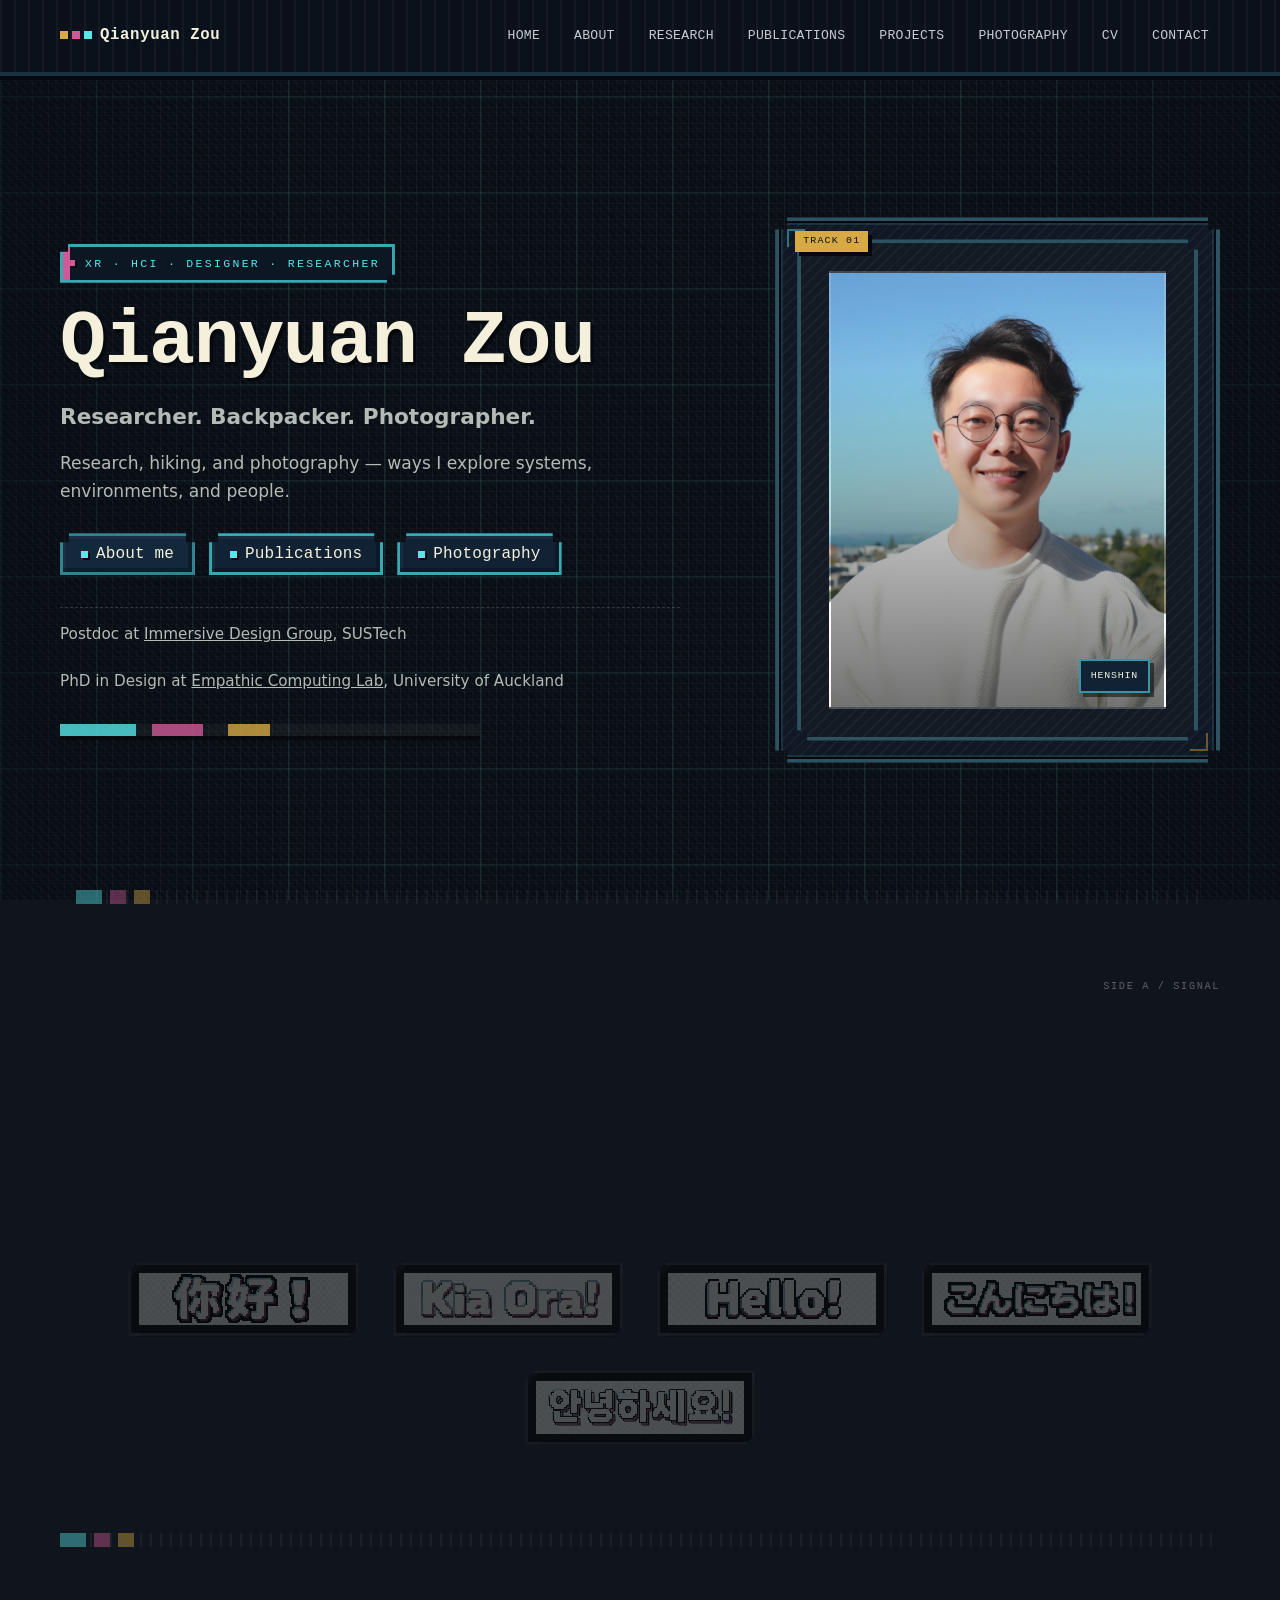
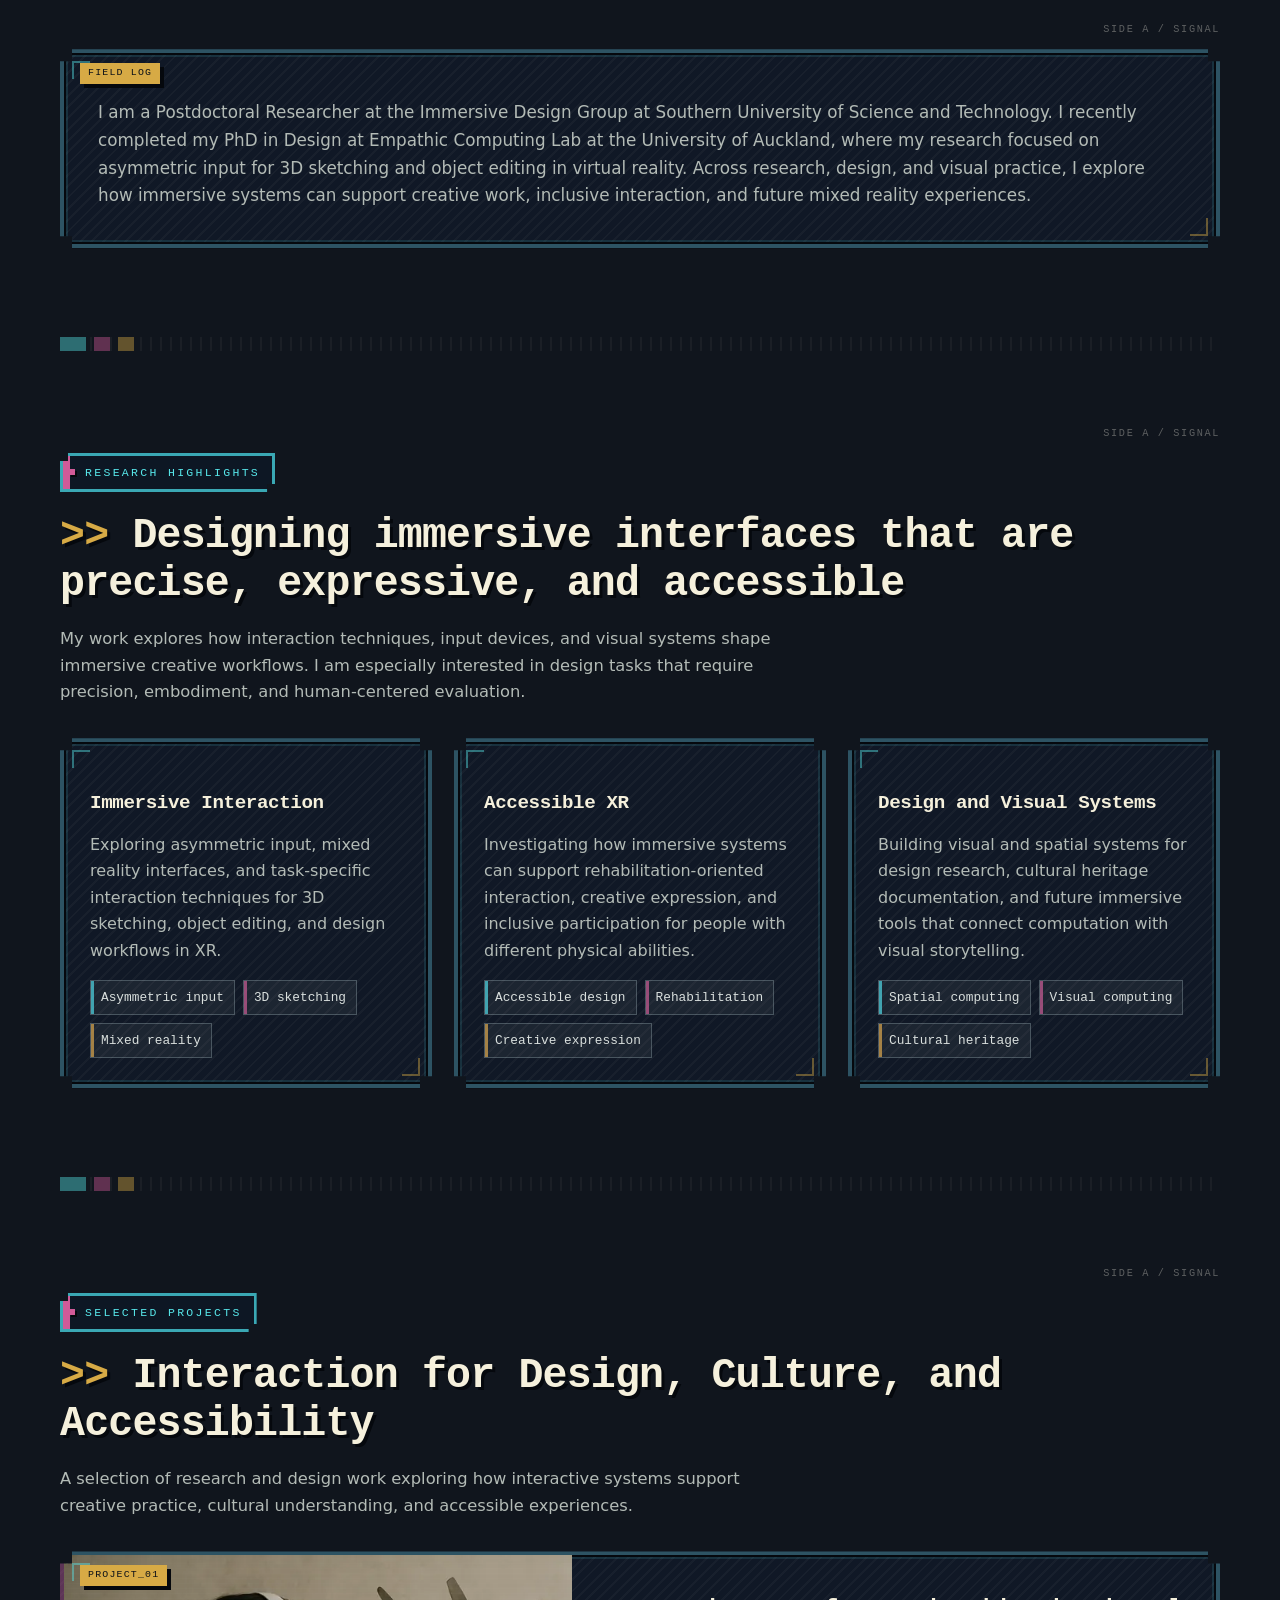
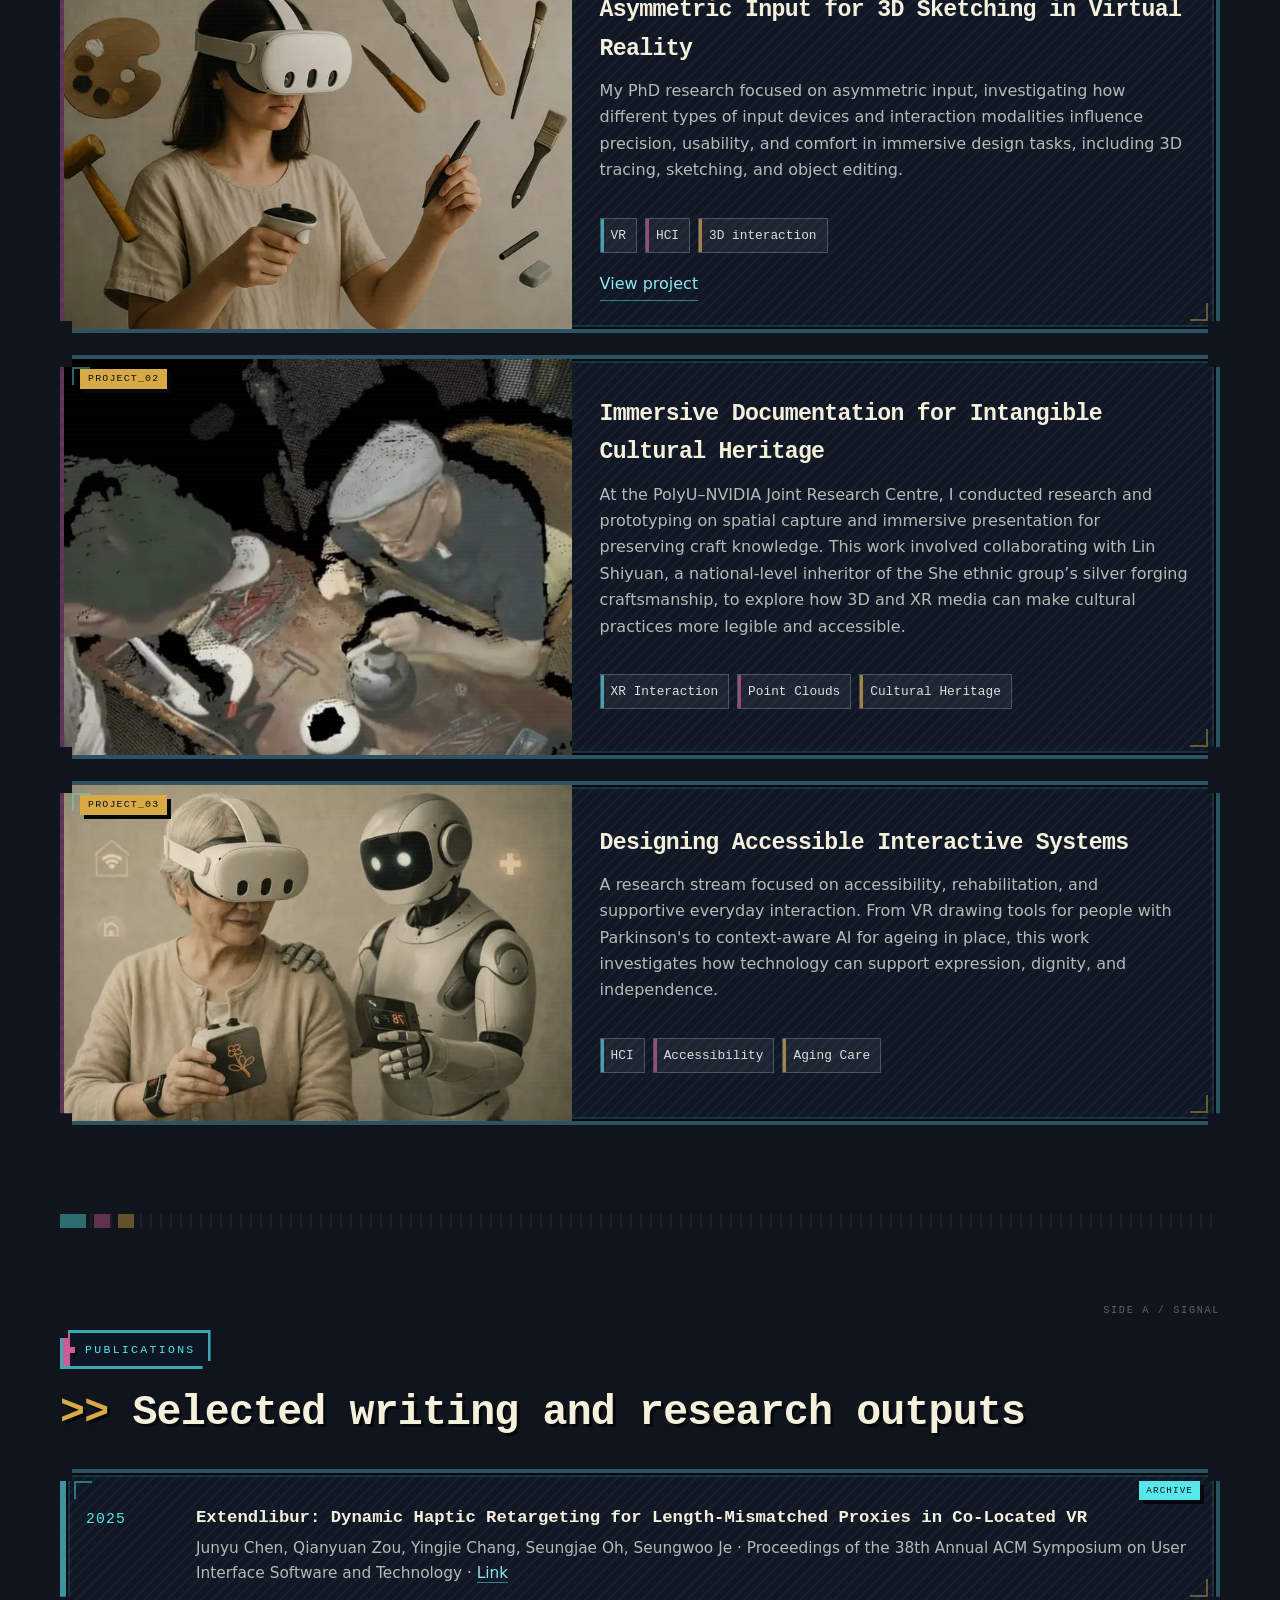
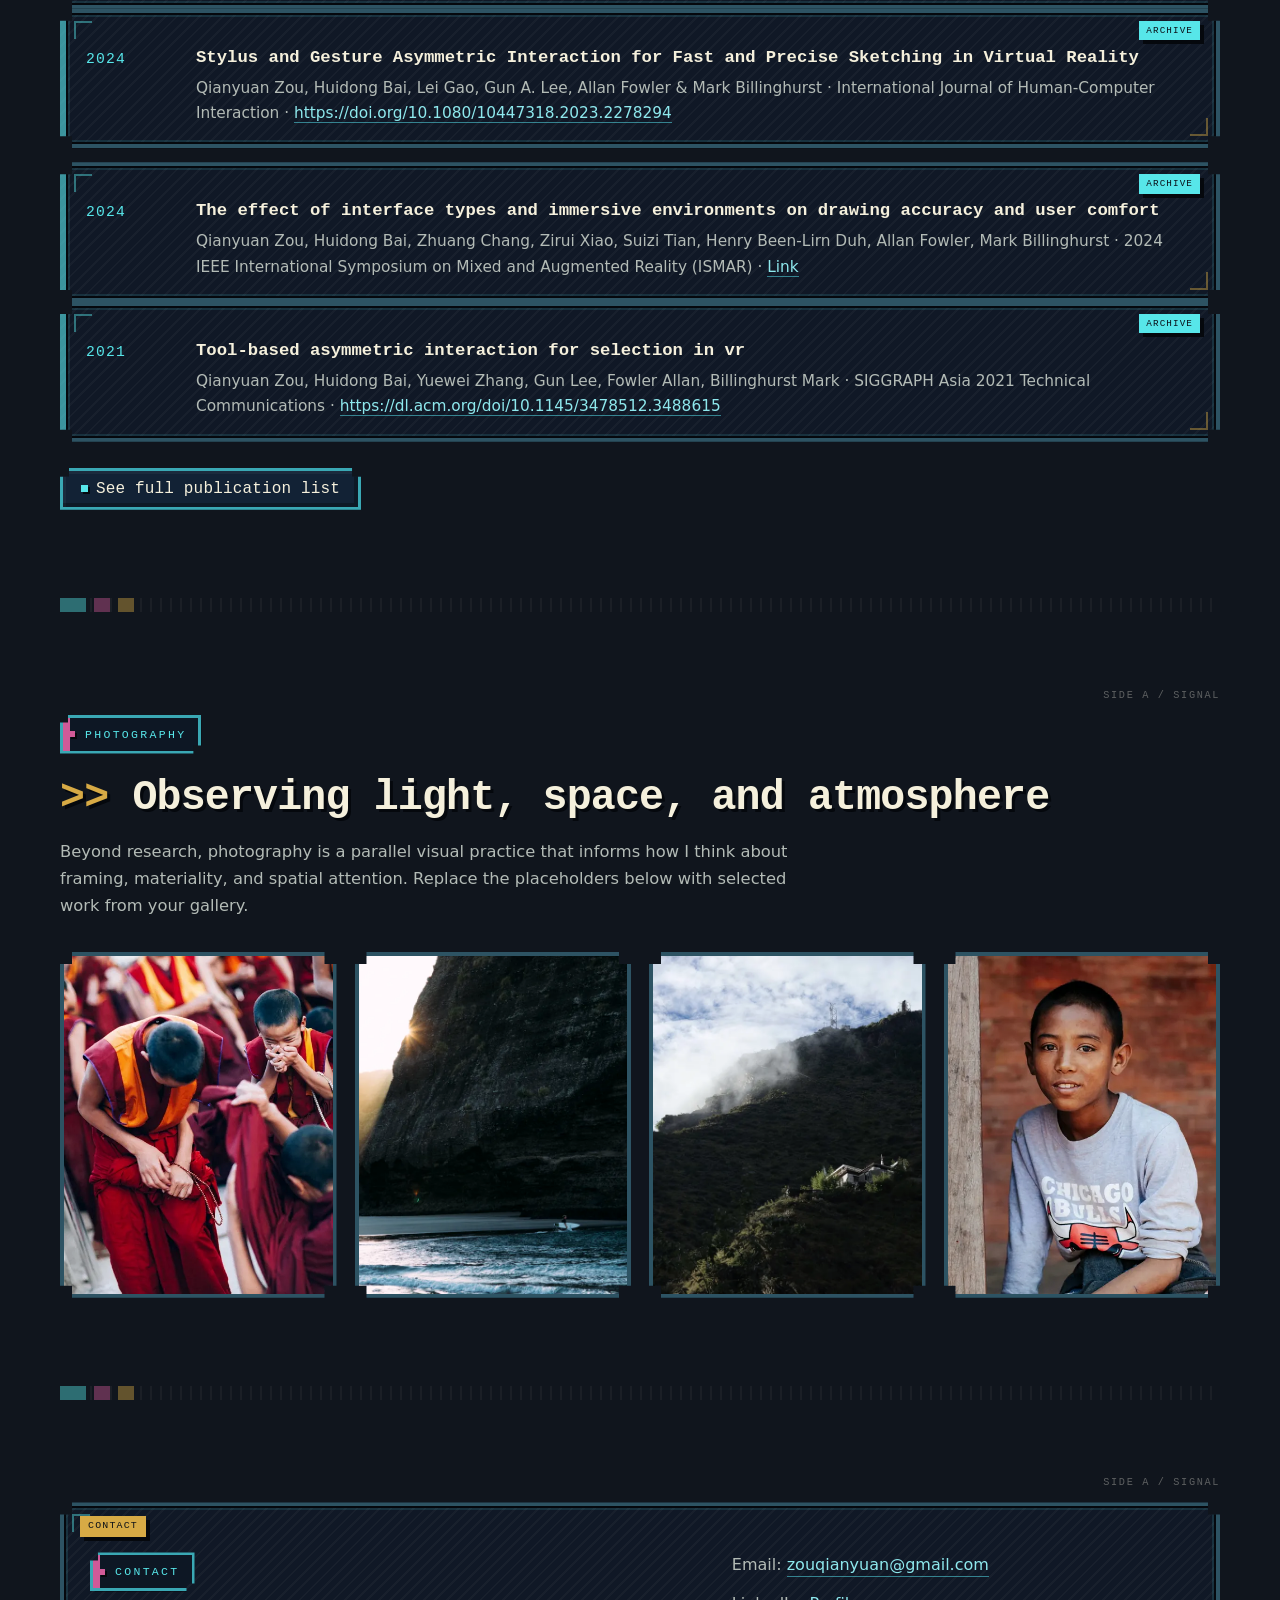
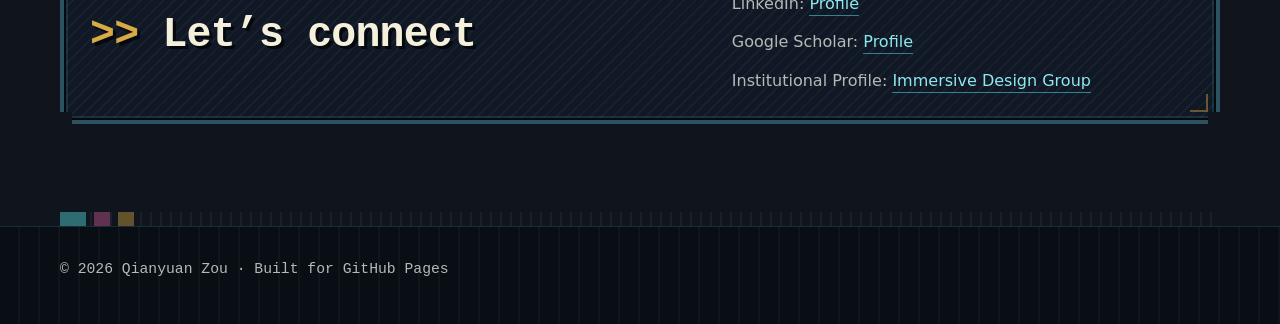
==== commit fe542734: "Add hero transformation animation updates" ====
--- a/index.html
+++ b/index.html
@@ -308,14 +308,6 @@
       background: linear-gradient(180deg, rgba(0,0,0,0) 22%, rgba(0,0,0,0.55) 100%);
     }
 
-    .portrait-note {
-      position: relative;
-      z-index: 1;
-      font-size: 0.92rem;
-      color: rgba(255,255,255,0.85);
-      max-width: 240px;
-    }
-
     .intro-panel {
       background: var(--bg-card);
       border: 1px solid var(--line);
@@ -727,18 +719,56 @@
               <a class="button" href="photography.html">Photography</a>
             </div>
             <div class="hero-meta">
-              <span>Currently at SUSTech</span>
-              <span>PhD, University of Auckland</span>
-              <a href="https://immersivedesignresearch.com/" target="_blank" rel="noreferrer" style="text-decoration: underline;">Immersive Design Group</a>
+              <span>Postdoc at <a href="https://immersivedesignresearch.com/" target="_blank" rel="noreferrer" style="text-decoration: underline;">Immersive Design Group</a>, SUSTech</span>
+              <span>PhD in Design at <a href="https://empathiccomputing.org/" target="_blank" rel="noreferrer" style="text-decoration: underline;">Empathic Computing Lab</a>, University of Auckland</span>
             </div>
           </div>
 
           <div class="hero-card reveal">
             <div class="hero-visual">
-              <div class="portrait-placeholder">
-                <div class="portrait-note">
-
+              <div class="portrait-placeholder transformation-shell" data-transformer tabindex="0" aria-label="Portrait transformation preview">
+                <div class="transform-stage" aria-hidden="true">
+                  <img class="transform-sprite transform-sprite--pre" src="images/character/pre-transform.png" alt="" width="1086" height="1448" loading="lazy" decoding="async" />
+                  <img class="transform-sprite transform-sprite--post" src="images/character/hero-transform.png" alt="" width="1086" height="1448" loading="lazy" decoding="async" />
+                  <img class="transform-silhouette" src="images/character/pre-transform.png" alt="" width="1086" height="1448" loading="lazy" decoding="async" />
+                  <div class="transform-particles">
+                    <span></span>
+                    <span></span>
+                    <span></span>
+                    <span></span>
+                    <span></span>
+                    <span></span>
+                    <span></span>
+                    <span></span>
+                    <span></span>
+                    <span></span>
+                    <span></span>
+                    <span></span>
+                  </div>
+                  <div class="transform-bars">
+                    <span></span>
+                    <span></span>
+                    <span></span>
+                    <span></span>
+                    <span></span>
+                    <span></span>
+                  </div>
+                  <div class="transform-armor">
+                    <span class="armor-piece armor-helmet"></span>
+                    <span class="armor-piece armor-visor"></span>
+                    <span class="armor-piece armor-core"></span>
+                    <span class="armor-piece armor-belt"></span>
+                    <span class="armor-piece armor-left"></span>
+                    <span class="armor-piece armor-right"></span>
+                    <span class="armor-piece armor-streak armor-streak--cyan"></span>
+                    <span class="armor-piece armor-streak armor-streak--magenta"></span>
+                  </div>
+                  <div class="transform-scan"></div>
+                  <div class="transform-burst"></div>
+                  <div class="transform-flash"></div>
+                  <div class="transform-impact"></div>
                 </div>
+                <button class="transform-trigger" type="button" aria-pressed="false">Henshin</button>
               </div>
             </div>
           </div>
@@ -892,9 +922,9 @@
                   This work involved collaborating with Lin Shiyuan, a national-level inheritor of the She ethnic group&rsquo;s silver forging craftsmanship, to explore how 3D and XR media can make cultural practices more legible and accessible.
                 </p>
                 <div class="tag-row">
-                  <span class="tag">XR capture</span>
-                  <span class="tag">Point clouds</span>
-                  <span class="tag">Heritage</span>
+                  <span class="tag">XR Interaction</span>
+                  <span class="tag">Point Clouds</span>
+                  <span class="tag">Cultural Heritage</span>
                 </div>
                 <div style="margin-top: 18px;">
                
@@ -914,9 +944,9 @@
                   From VR drawing tools for people with Parkinson's to context-aware AI for ageing in place, this work investigates how technology can support expression, dignity, and independence.
                 </p>
                 <div class="tag-row">
-                  <span class="tag">UX design</span>
-                  <span class="tag">Mobile AR</span>
-                  <span class="tag">Prototyping</span>
+                  <span class="tag">HCI</span>
+                  <span class="tag">Accessibility</span>
+                  <span class="tag">Aging Care</span>
                 </div>
                 <div style="margin-top: 18px;">
                   <!-- <a class="project-link" href="projects.html">View project</a> -->
@@ -1057,6 +1087,104 @@
       { threshold: 0.16 }
     );
     revealItems.forEach((item) => revealObserver.observe(item));
+
+    const transformerMotionQuery = window.matchMedia('(prefers-reduced-motion: reduce)');
+    const transformerTimers = new WeakMap();
+
+    function clearTransformerTimer(shell) {
+      const timer = transformerTimers.get(shell);
+      if (timer) {
+        window.clearTimeout(timer);
+        transformerTimers.delete(shell);
+      }
+    }
+
+    function setTransformerButton(shell, isPressed) {
+      const trigger = shell.querySelector('.transform-trigger');
+      if (!trigger) return;
+      trigger.setAttribute('aria-pressed', String(isPressed));
+      trigger.textContent = isPressed ? 'Reset' : 'Henshin';
+    }
+
+    function activateTransformer(shell, options = {}) {
+      const { lock = false, restart = false } = options;
+      clearTransformerTimer(shell);
+
+      if (restart) {
+        shell.classList.remove('is-active', 'is-transforming', 'is-hero');
+        shell.offsetHeight;
+      }
+
+      if (lock) {
+        shell.classList.add('is-locked');
+        setTransformerButton(shell, true);
+      }
+
+      shell.classList.add('is-active');
+
+      if (transformerMotionQuery.matches) {
+        shell.classList.add('is-hero');
+        shell.classList.remove('is-transforming');
+        return;
+      }
+
+      shell.classList.add('is-transforming');
+      const timer = window.setTimeout(() => {
+        shell.classList.remove('is-transforming');
+        shell.classList.add('is-hero');
+        transformerTimers.delete(shell);
+      }, 2160);
+      transformerTimers.set(shell, timer);
+    }
+
+    function resetTransformer(shell, options = {}) {
+      const { force = false } = options;
+      if (!force && shell.classList.contains('is-locked')) return;
+      clearTransformerTimer(shell);
+      shell.classList.remove('is-active', 'is-transforming', 'is-hero', 'is-locked');
+      setTransformerButton(shell, false);
+    }
+
+    document.querySelectorAll('[data-transformer]').forEach((shell) => {
+      shell.addEventListener('pointerenter', () => {
+        if (!shell.classList.contains('is-locked')) {
+          activateTransformer(shell, { restart: true });
+        }
+      });
+
+      shell.addEventListener('pointerleave', () => resetTransformer(shell));
+
+      shell.addEventListener('focusin', () => {
+        if (!shell.classList.contains('is-locked')) {
+          activateTransformer(shell, { restart: true });
+        }
+      });
+
+      shell.addEventListener('focusout', (event) => {
+        if (!shell.contains(event.relatedTarget)) {
+          resetTransformer(shell);
+        }
+      });
+
+      shell.addEventListener('click', (event) => {
+        if (event.target.closest('.transform-trigger')) return;
+        if (shell.classList.contains('is-locked')) {
+          resetTransformer(shell, { force: true });
+        } else {
+          activateTransformer(shell, { lock: true, restart: true });
+        }
+      });
+
+      const trigger = shell.querySelector('.transform-trigger');
+      trigger?.addEventListener('click', (event) => {
+        event.stopPropagation();
+        if (shell.classList.contains('is-locked')) {
+          resetTransformer(shell, { force: true });
+        } else {
+          activateTransformer(shell, { lock: true, restart: true });
+        }
+      });
+    });
 
     const greetingNotes = {
       zh: {
--- a/styles/retro.css
+++ b/styles/retro.css
@@ -350,6 +350,728 @@
   border: 2px solid rgba(238, 241, 238, 0.18);
 }
 
+.transformation-shell {
+  cursor: pointer;
+  isolation: isolate;
+  outline: none;
+}
+
+.transformation-shell:focus-visible {
+  outline: 2px solid var(--accent-cyan);
+  outline-offset: 5px;
+}
+
+.transform-stage {
+  position: absolute;
+  inset: 0;
+  z-index: 2;
+  display: grid;
+  place-items: center;
+  overflow: hidden;
+  opacity: 0;
+  pointer-events: none;
+  background:
+    radial-gradient(circle at 50% 58%, rgba(80, 213, 225, 0.18), transparent 34%),
+    linear-gradient(90deg, rgba(80, 213, 225, 0.08) 1px, transparent 1px),
+    linear-gradient(0deg, rgba(80, 213, 225, 0.08) 1px, transparent 1px),
+    repeating-linear-gradient(0deg, rgba(255, 255, 255, 0.05) 0 2px, transparent 2px 7px),
+    rgba(5, 9, 16, 0.94);
+  background-size: auto, 36px 36px, 36px 36px, auto, auto;
+}
+
+.transform-sprite {
+  position: absolute;
+  z-index: 2;
+  width: min(92%, 420px);
+  height: auto;
+  max-height: 96%;
+  object-fit: contain;
+  image-rendering: pixelated;
+  opacity: 0;
+  filter: drop-shadow(8px 8px 0 rgba(0, 0, 0, 0.62));
+}
+
+.transform-sprite--pre {
+  opacity: 1;
+}
+
+.transform-sprite--post {
+  filter:
+    drop-shadow(8px 8px 0 rgba(0, 0, 0, 0.62))
+    drop-shadow(0 0 18px rgba(80, 213, 225, 0.28));
+}
+
+.transform-silhouette {
+  position: absolute;
+  z-index: 3;
+  width: min(92%, 420px);
+  height: auto;
+  max-height: 96%;
+  object-fit: contain;
+  image-rendering: pixelated;
+  opacity: 0;
+  filter:
+    brightness(0)
+    drop-shadow(-6px 0 0 rgba(80, 213, 225, 0.9))
+    drop-shadow(6px 0 0 rgba(199, 92, 147, 0.86))
+    drop-shadow(0 0 16px rgba(255, 248, 223, 0.34));
+}
+
+.transform-scan,
+.transform-burst,
+.transform-flash,
+.transform-impact {
+  position: absolute;
+  inset: 0;
+  pointer-events: none;
+  opacity: 0;
+}
+
+.transform-scan {
+  z-index: 3;
+  background:
+    linear-gradient(90deg, transparent 0 32%, rgba(80, 213, 225, 0.5) 32% 35%, rgba(199, 92, 147, 0.46) 35% 37%, transparent 37%),
+    repeating-linear-gradient(0deg, transparent 0 8px, rgba(255, 255, 255, 0.08) 8px 10px);
+  mix-blend-mode: screen;
+}
+
+.transform-burst {
+  z-index: 1;
+  background:
+    linear-gradient(90deg, transparent 0 38%, rgba(80, 213, 225, 0.6) 38% 43%, transparent 43%),
+    linear-gradient(0deg, transparent 0 42%, rgba(216, 165, 77, 0.54) 42% 47%, transparent 47%),
+    linear-gradient(135deg, transparent 0 45%, rgba(199, 92, 147, 0.52) 45% 49%, transparent 49%);
+}
+
+.transform-flash {
+  z-index: 4;
+  background:
+    linear-gradient(90deg, rgba(80, 213, 225, 0.95), rgba(255, 248, 223, 0.98), rgba(199, 92, 147, 0.92));
+}
+
+.transform-impact {
+  z-index: 5;
+  background:
+    linear-gradient(var(--accent-cyan), var(--accent-cyan)) 50% 18% / 34px 6px no-repeat,
+    linear-gradient(var(--accent-cyan), var(--accent-cyan)) 50% 82% / 34px 6px no-repeat,
+    linear-gradient(var(--accent-amber), var(--accent-amber)) 18% 50% / 6px 34px no-repeat,
+    linear-gradient(var(--accent-amber), var(--accent-amber)) 82% 50% / 6px 34px no-repeat,
+    radial-gradient(circle at 50% 56%, rgba(80, 213, 225, 0.34), transparent 38%);
+}
+
+.transform-particles,
+.transform-bars,
+.transform-armor {
+  position: absolute;
+  inset: 0;
+  pointer-events: none;
+}
+
+.transform-particles {
+  z-index: 4;
+}
+
+.transform-particles span {
+  position: absolute;
+  width: 7px;
+  height: 7px;
+  background: var(--accent-cyan);
+  opacity: 0;
+  box-shadow: 3px 3px 0 var(--pixel-shadow);
+}
+
+.transform-particles span:nth-child(1) { left: 28%; top: 72%; --tx: -42px; --ty: -96px; background: var(--accent-cyan); }
+.transform-particles span:nth-child(2) { left: 70%; top: 68%; --tx: 44px; --ty: -88px; background: #c75c93; }
+.transform-particles span:nth-child(3) { left: 34%; top: 32%; --tx: -58px; --ty: -42px; background: var(--accent-amber); }
+.transform-particles span:nth-child(4) { left: 68%; top: 34%; --tx: 62px; --ty: -50px; background: var(--accent-cyan); }
+.transform-particles span:nth-child(5) { left: 48%; top: 82%; --tx: -10px; --ty: -124px; background: #c75c93; }
+.transform-particles span:nth-child(6) { left: 54%; top: 24%; --tx: 14px; --ty: -58px; background: var(--accent-amber); }
+.transform-particles span:nth-child(7) { left: 22%; top: 52%; --tx: -72px; --ty: -16px; background: var(--accent-cyan); }
+.transform-particles span:nth-child(8) { left: 78%; top: 54%; --tx: 70px; --ty: -22px; background: #c75c93; }
+.transform-particles span:nth-child(9) { left: 40%; top: 18%; --tx: -30px; --ty: -42px; background: var(--accent-cyan); }
+.transform-particles span:nth-child(10) { left: 60%; top: 18%; --tx: 34px; --ty: -42px; background: var(--accent-amber); }
+.transform-particles span:nth-child(11) { left: 30%; top: 84%; --tx: -54px; --ty: -78px; background: #c75c93; }
+.transform-particles span:nth-child(12) { left: 72%; top: 82%; --tx: 48px; --ty: -88px; background: var(--accent-cyan); }
+
+.transform-bars {
+  z-index: 3;
+}
+
+.transform-bars span {
+  position: absolute;
+  bottom: 14%;
+  width: 9px;
+  height: 46px;
+  opacity: 0;
+  background: repeating-linear-gradient(0deg, var(--accent-cyan) 0 6px, transparent 6px 10px);
+}
+
+.transform-bars span:nth-child(1) { left: 21%; height: 58px; }
+.transform-bars span:nth-child(2) { left: 31%; height: 34px; background-image: repeating-linear-gradient(0deg, #c75c93 0 6px, transparent 6px 10px); }
+.transform-bars span:nth-child(3) { left: 43%; height: 62px; background-image: repeating-linear-gradient(0deg, var(--accent-amber) 0 6px, transparent 6px 10px); }
+.transform-bars span:nth-child(4) { right: 42%; height: 42px; }
+.transform-bars span:nth-child(5) { right: 29%; height: 66px; background-image: repeating-linear-gradient(0deg, #c75c93 0 6px, transparent 6px 10px); }
+.transform-bars span:nth-child(6) { right: 18%; height: 48px; background-image: repeating-linear-gradient(0deg, var(--accent-amber) 0 6px, transparent 6px 10px); }
+
+.transform-armor {
+  z-index: 5;
+}
+
+.armor-piece {
+  position: absolute;
+  opacity: 0;
+  background: rgba(255, 248, 223, 0.92);
+  box-shadow:
+    4px 4px 0 rgba(5, 8, 13, 0.86),
+    inset 4px 0 0 rgba(80, 213, 225, 0.9),
+    inset -4px 0 0 rgba(199, 92, 147, 0.86);
+}
+
+.armor-helmet {
+  left: 40%;
+  top: 20%;
+  width: 20%;
+  height: 9%;
+  clip-path: polygon(10% 36%, 24% 0, 76% 0, 90% 36%, 82% 100%, 18% 100%);
+}
+
+.armor-visor {
+  left: 38%;
+  top: 28%;
+  width: 24%;
+  height: 7%;
+  background: rgba(80, 213, 225, 0.86);
+  clip-path: polygon(0 0, 100% 0, 82% 100%, 18% 100%);
+}
+
+.armor-core {
+  left: 45%;
+  top: 52%;
+  width: 10%;
+  height: 10%;
+  background: var(--accent-cyan);
+  box-shadow:
+    0 0 0 4px rgba(255, 248, 223, 0.9),
+    0 0 0 8px rgba(199, 92, 147, 0.82),
+    6px 6px 0 rgba(5, 8, 13, 0.86);
+}
+
+.armor-belt {
+  left: 34%;
+  top: 68%;
+  width: 32%;
+  height: 5%;
+}
+
+.armor-left,
+.armor-right {
+  top: 42%;
+  width: 16%;
+  height: 20%;
+}
+
+.armor-left {
+  left: 25%;
+  transform-origin: right center;
+}
+
+.armor-right {
+  right: 25%;
+  transform-origin: left center;
+}
+
+.armor-streak {
+  top: 28%;
+  width: 7%;
+  height: 48%;
+  box-shadow: none;
+}
+
+.armor-streak--cyan {
+  left: 32%;
+  --streak-rotation: 34deg;
+  background: rgba(80, 213, 225, 0.86);
+  transform: rotate(34deg);
+}
+
+.armor-streak--magenta {
+  right: 32%;
+  --streak-rotation: -34deg;
+  background: rgba(199, 92, 147, 0.84);
+  transform: rotate(-34deg);
+}
+
+.transform-trigger {
+  position: absolute;
+  right: 14px;
+  bottom: 14px;
+  z-index: 6;
+  min-height: 34px;
+  padding: 7px 10px;
+  color: var(--text);
+  background: #122235;
+  border: 2px solid rgba(80, 213, 225, 0.64);
+  box-shadow: 4px 4px 0 rgba(0, 0, 0, 0.5);
+  font-family: var(--font-pixel);
+  font-size: 0.62rem;
+  letter-spacing: 0.08em;
+  text-transform: uppercase;
+  cursor: pointer;
+}
+
+.transform-trigger:hover,
+.transform-trigger:focus-visible,
+.transformation-shell.is-locked .transform-trigger {
+  border-color: var(--accent-amber);
+  color: #fff8df;
+}
+
+.transformation-shell.is-active .transform-stage {
+  opacity: 1;
+}
+
+.transformation-shell.is-transforming .transform-stage {
+  animation: transformStageShake 2160ms steps(12, end) both;
+}
+
+.transformation-shell.is-transforming .transform-sprite--pre {
+  animation: transformPre 2160ms steps(12, end) both;
+}
+
+.transformation-shell.is-transforming .transform-sprite--post {
+  animation: transformPost 2160ms steps(12, end) both;
+}
+
+.transformation-shell.is-transforming .transform-silhouette {
+  animation: transformSilhouette 2160ms steps(12, end) both;
+}
+
+.transformation-shell.is-transforming .transform-particles span {
+  animation: transformParticle 2160ms steps(12, end) both;
+}
+
+.transformation-shell.is-transforming .transform-particles span:nth-child(2n) {
+  animation-delay: 40ms;
+}
+
+.transformation-shell.is-transforming .transform-particles span:nth-child(3n) {
+  animation-delay: 80ms;
+}
+
+.transformation-shell.is-transforming .transform-bars span {
+  animation: transformEnergyBar 2160ms steps(12, end) both;
+}
+
+.transformation-shell.is-transforming .transform-bars span:nth-child(2n) {
+  animation-delay: 60ms;
+}
+
+.transformation-shell.is-transforming .transform-bars span:nth-child(3n) {
+  animation-delay: 120ms;
+}
+
+.transformation-shell.is-transforming .armor-piece {
+  animation: transformArmorPiece 2160ms steps(12, end) both;
+}
+
+.transformation-shell.is-transforming .armor-visor,
+.transformation-shell.is-transforming .armor-core {
+  animation-name: transformArmorCore;
+}
+
+.transformation-shell.is-transforming .armor-streak {
+  animation-name: transformArmorStreak;
+}
+
+.transformation-shell.is-transforming .transform-scan {
+  animation: transformScan 2160ms steps(12, end) both;
+}
+
+.transformation-shell.is-transforming .transform-burst {
+  animation: transformBurst 2160ms steps(12, end) both;
+}
+
+.transformation-shell.is-transforming .transform-flash {
+  animation: transformFlash 2160ms steps(12, end) both;
+}
+
+.transformation-shell.is-transforming .transform-impact {
+  animation: transformImpact 2160ms steps(12, end) both;
+}
+
+.transformation-shell.is-hero .transform-stage {
+  opacity: 1;
+}
+
+.transformation-shell.is-hero .transform-sprite--pre {
+  opacity: 0;
+}
+
+.transformation-shell.is-hero .transform-sprite--post {
+  opacity: 1;
+  transform: translateY(0) scale(1);
+  animation: transformHeroIdle 1400ms steps(2, end) infinite;
+}
+
+@keyframes transformStageShake {
+  0%,
+  11%,
+  100% {
+    transform: translate(0, 0);
+  }
+
+  16%,
+  35%,
+  72% {
+    transform: translate(-2px, 0);
+  }
+
+  22%,
+  44%,
+  84% {
+    transform: translate(2px, -1px);
+  }
+
+  58% {
+    transform: translate(0, 2px);
+  }
+}
+
+@keyframes transformPre {
+  0% {
+    opacity: 1;
+    transform: translateY(0) scale(0.95);
+  }
+
+  10% {
+    opacity: 1;
+    transform: translateY(-7px) scale(0.98);
+  }
+
+  18% {
+    opacity: 1;
+    transform: translateY(6px) scale(0.94);
+  }
+
+  32% {
+    opacity: 1;
+    transform: translateY(-3px) scale(1.02);
+  }
+
+  46% {
+    opacity: 1;
+    transform: translateX(-8px) scale(1.04);
+  }
+
+  54% {
+    opacity: 0;
+    transform: translateX(8px) scale(1.1);
+  }
+
+  100% {
+    opacity: 0;
+    transform: scale(1.1);
+  }
+}
+
+@keyframes transformSilhouette {
+  0%,
+  38% {
+    opacity: 0;
+    transform: scale(1);
+  }
+
+  44% {
+    opacity: 1;
+    transform: translateX(-4px) scale(1.04);
+  }
+
+  52% {
+    opacity: 1;
+    transform: translateX(4px) scale(1.08);
+  }
+
+  63% {
+    opacity: 0.82;
+    transform: scale(1.14);
+  }
+
+  70%,
+  100% {
+    opacity: 0;
+    transform: scale(1.18);
+  }
+}
+
+@keyframes transformPost {
+  0%,
+  70% {
+    opacity: 0;
+    transform: translateY(16px) scale(0.9);
+  }
+
+  76% {
+    opacity: 1;
+    transform: translateX(-8px) scale(1.12);
+  }
+
+  84% {
+    opacity: 1;
+    transform: translateX(6px) scale(1.04);
+  }
+
+  92% {
+    opacity: 1;
+    transform: translateY(-4px) scale(1.02);
+  }
+
+  100% {
+    opacity: 1;
+    transform: translateY(0) scale(1);
+  }
+}
+
+@keyframes transformParticle {
+  0%,
+  12% {
+    opacity: 0;
+    transform: translate(0, 0) scale(1);
+  }
+
+  24% {
+    opacity: 0.95;
+    transform: translate(calc(var(--tx) * 0.26), calc(var(--ty) * 0.26)) scale(1);
+  }
+
+  42% {
+    opacity: 0.84;
+    transform: translate(calc(var(--tx) * 0.62), calc(var(--ty) * 0.62)) scale(1.35);
+  }
+
+  58% {
+    opacity: 0.32;
+    transform: translate(var(--tx), var(--ty)) scale(0.7);
+  }
+
+  62%,
+  100% {
+    opacity: 0;
+    transform: translate(var(--tx), var(--ty)) scale(0);
+  }
+}
+
+@keyframes transformEnergyBar {
+  0%,
+  16% {
+    opacity: 0;
+    transform: translateY(0) scaleY(0.3);
+  }
+
+  30% {
+    opacity: 0.86;
+    transform: translateY(-34px) scaleY(1);
+  }
+
+  48% {
+    opacity: 0.52;
+    transform: translateY(-92px) scaleY(1.2);
+  }
+
+  58%,
+  100% {
+    opacity: 0;
+    transform: translateY(-126px) scaleY(0.5);
+  }
+}
+
+@keyframes transformArmorPiece {
+  0%,
+  48% {
+    opacity: 0;
+    transform: scale(0.7);
+  }
+
+  54% {
+    opacity: 1;
+    transform: translateX(-10px) scale(1);
+  }
+
+  66% {
+    opacity: 0.9;
+    transform: translateX(10px) scale(1.06);
+  }
+
+  74%,
+  100% {
+    opacity: 0;
+  }
+}
+
+@keyframes transformArmorCore {
+  0%,
+  52% {
+    opacity: 0;
+    transform: scale(0.5);
+  }
+
+  58% {
+    opacity: 1;
+    transform: scale(1.12);
+  }
+
+  70% {
+    opacity: 0.82;
+    transform: scale(0.9);
+  }
+
+  78%,
+  100% {
+    opacity: 0;
+  }
+}
+
+@keyframes transformArmorStreak {
+  0%,
+  52% {
+    opacity: 0;
+    transform: translateY(-36px) rotate(var(--streak-rotation, 34deg)) scaleY(0.4);
+  }
+
+  60% {
+    opacity: 0.95;
+    transform: translateY(0) rotate(var(--streak-rotation, 34deg)) scaleY(1);
+  }
+
+  76% {
+    opacity: 0.46;
+    transform: translateY(42px) rotate(var(--streak-rotation, 34deg)) scaleY(1.15);
+  }
+
+  86%,
+  100% {
+    opacity: 0;
+  }
+}
+
+@keyframes transformScan {
+  0%,
+  14% {
+    opacity: 0;
+    transform: translateX(-100%);
+  }
+
+  28% {
+    opacity: 0.8;
+    transform: translateX(-34%);
+  }
+
+  46% {
+    opacity: 0.96;
+    transform: translateX(16%);
+  }
+
+  66% {
+    opacity: 0.68;
+    transform: translateX(62%);
+  }
+
+  78%,
+  100% {
+    opacity: 0;
+    transform: translateX(100%);
+  }
+}
+
+@keyframes transformBurst {
+  0%,
+  22% {
+    opacity: 0;
+    transform: scale(0.62) rotate(0deg);
+  }
+
+  42% {
+    opacity: 0.76;
+    transform: scale(0.94) rotate(0deg);
+  }
+
+  62% {
+    opacity: 0.88;
+    transform: scale(1.08) rotate(90deg);
+  }
+
+  78% {
+    opacity: 0.28;
+    transform: scale(1.28) rotate(90deg);
+  }
+
+  100% {
+    opacity: 0;
+    transform: scale(1.34) rotate(90deg);
+  }
+}
+
+@keyframes transformFlash {
+  0%,
+  66% {
+    opacity: 0;
+  }
+
+  70% {
+    opacity: 0.96;
+  }
+
+  74% {
+    opacity: 0.12;
+  }
+
+  78% {
+    opacity: 0.82;
+  }
+
+  82% {
+    opacity: 0.2;
+  }
+
+  88%,
+  100% {
+    opacity: 0;
+  }
+}
+
+@keyframes transformImpact {
+  0%,
+  78% {
+    opacity: 0;
+    transform: scale(0.8);
+  }
+
+  84% {
+    opacity: 0.88;
+    transform: scale(1);
+  }
+
+  92% {
+    opacity: 0.32;
+    transform: scale(1.18);
+  }
+
+  100% {
+    opacity: 0;
+    transform: scale(1.22);
+  }
+}
+
+@keyframes transformHeroIdle {
+  0%,
+  100% {
+    transform: translateY(0);
+  }
+
+  50% {
+    transform: translateY(-3px);
+  }
+}
+
 .button {
   position: relative;
   min-height: 42px !important;
@@ -488,13 +1210,14 @@
 .pub-item {
   border-left: 6px solid rgba(86, 225, 231, 0.62) !important;
   min-width: 0;
+  padding-top: 32px !important;
 }
 
 .pub-item::before {
   content: "ARCHIVE";
   position: absolute;
   right: 16px;
-  top: -12px;
+  top: 8px;
   padding: 2px 7px;
   color: #0b1018;
   background: var(--accent-cyan);
@@ -798,7 +1521,7 @@
   }
 
   .pub-item {
-    padding: 18px !important;
+    padding: 32px 18px 18px !important;
   }
 
   .greetings-container {
@@ -812,6 +1535,43 @@
 }
 
 @media (prefers-reduced-motion: reduce) {
+  .transformation-shell.is-active .transform-sprite,
+  .transformation-shell.is-transforming .transform-sprite,
+  .transformation-shell.is-active .transform-silhouette,
+  .transformation-shell.is-active .transform-particles span,
+  .transformation-shell.is-active .transform-bars span,
+  .transformation-shell.is-active .armor-piece,
+  .transformation-shell.is-active .transform-scan,
+  .transformation-shell.is-active .transform-burst,
+  .transformation-shell.is-active .transform-flash,
+  .transformation-shell.is-active .transform-impact {
+    animation: none !important;
+  }
+
+  .transformation-shell.is-active .transform-stage {
+    opacity: 1;
+  }
+
+  .transformation-shell.is-active .transform-sprite--pre {
+    opacity: 0;
+  }
+
+  .transformation-shell.is-active .transform-sprite--post {
+    opacity: 1;
+    transform: none;
+  }
+
+  .transformation-shell.is-active .transform-silhouette,
+  .transformation-shell.is-active .transform-particles span,
+  .transformation-shell.is-active .transform-bars span,
+  .transformation-shell.is-active .armor-piece,
+  .transformation-shell.is-active .transform-scan,
+  .transformation-shell.is-active .transform-burst,
+  .transformation-shell.is-active .transform-flash,
+  .transformation-shell.is-active .transform-impact {
+    opacity: 0;
+  }
+
   .greeting-tooltip,
   .greeting-tooltip.is-visible {
     animation: none !important;
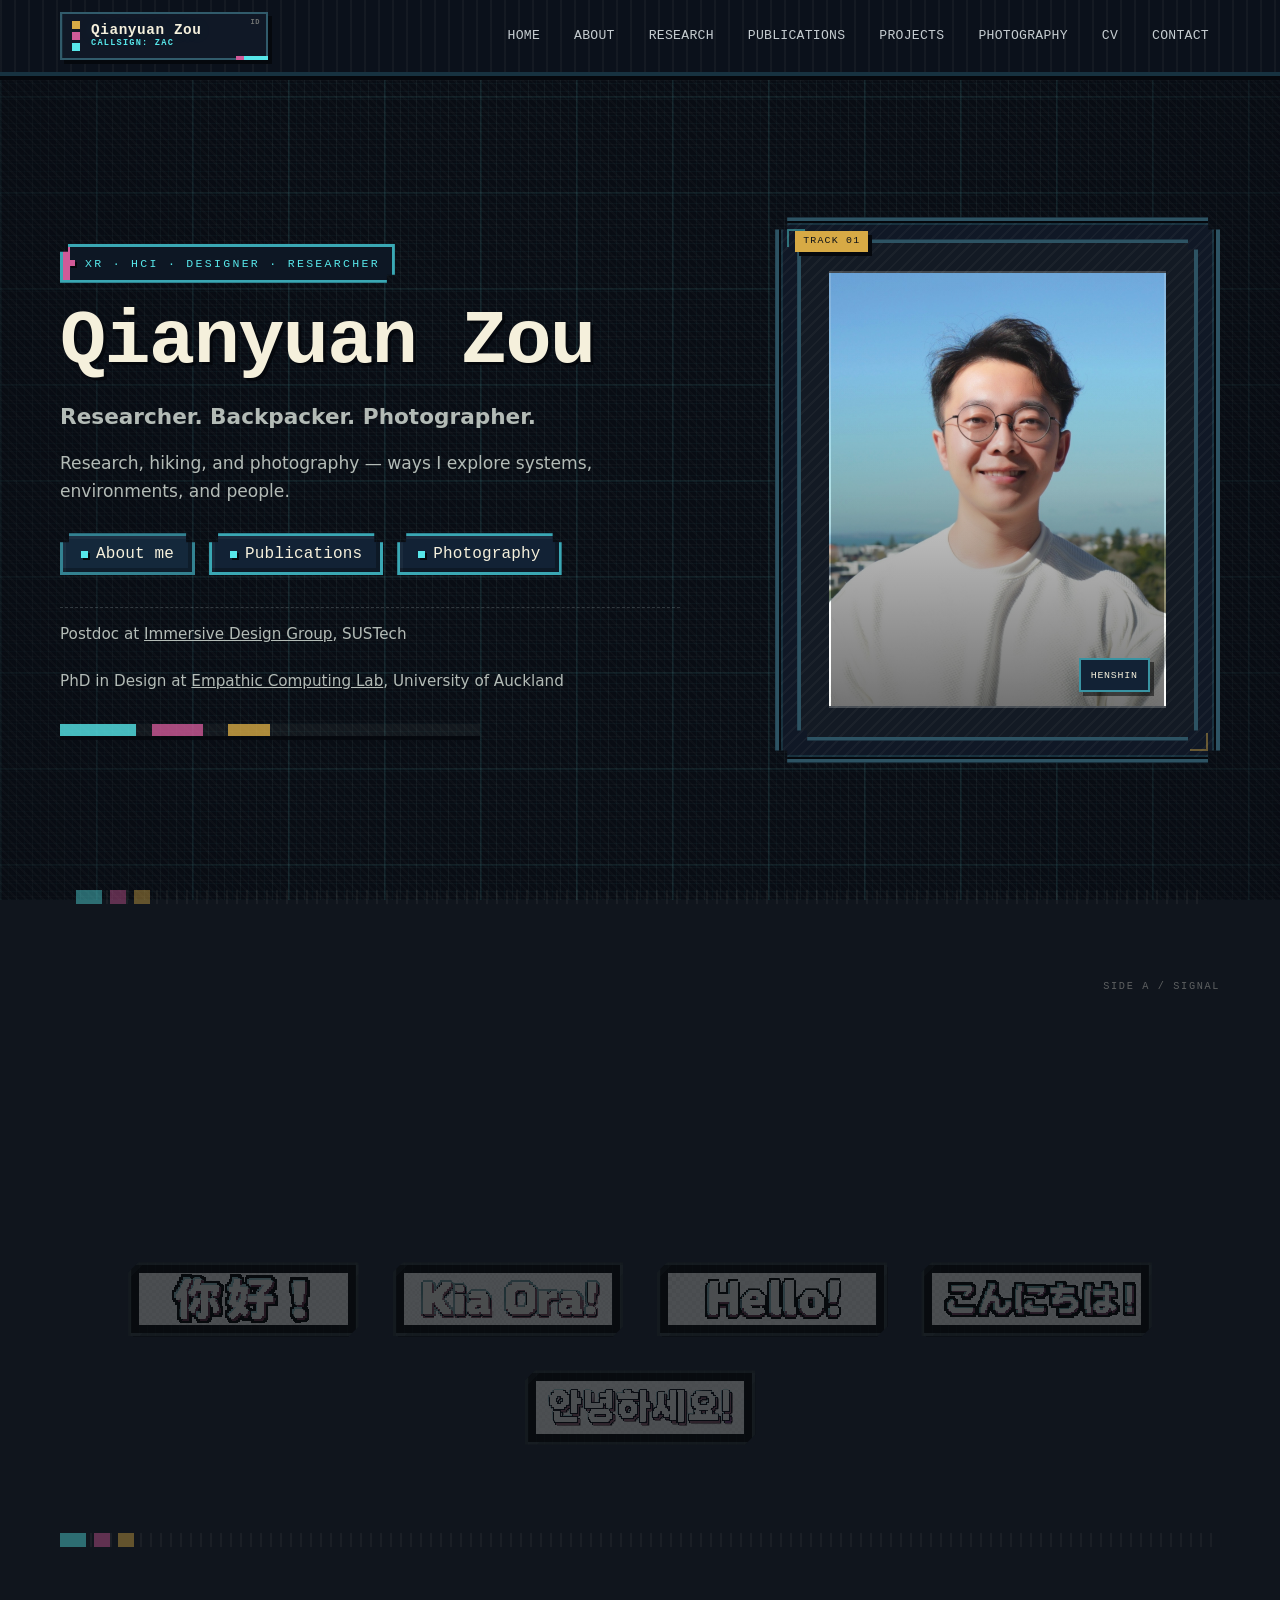
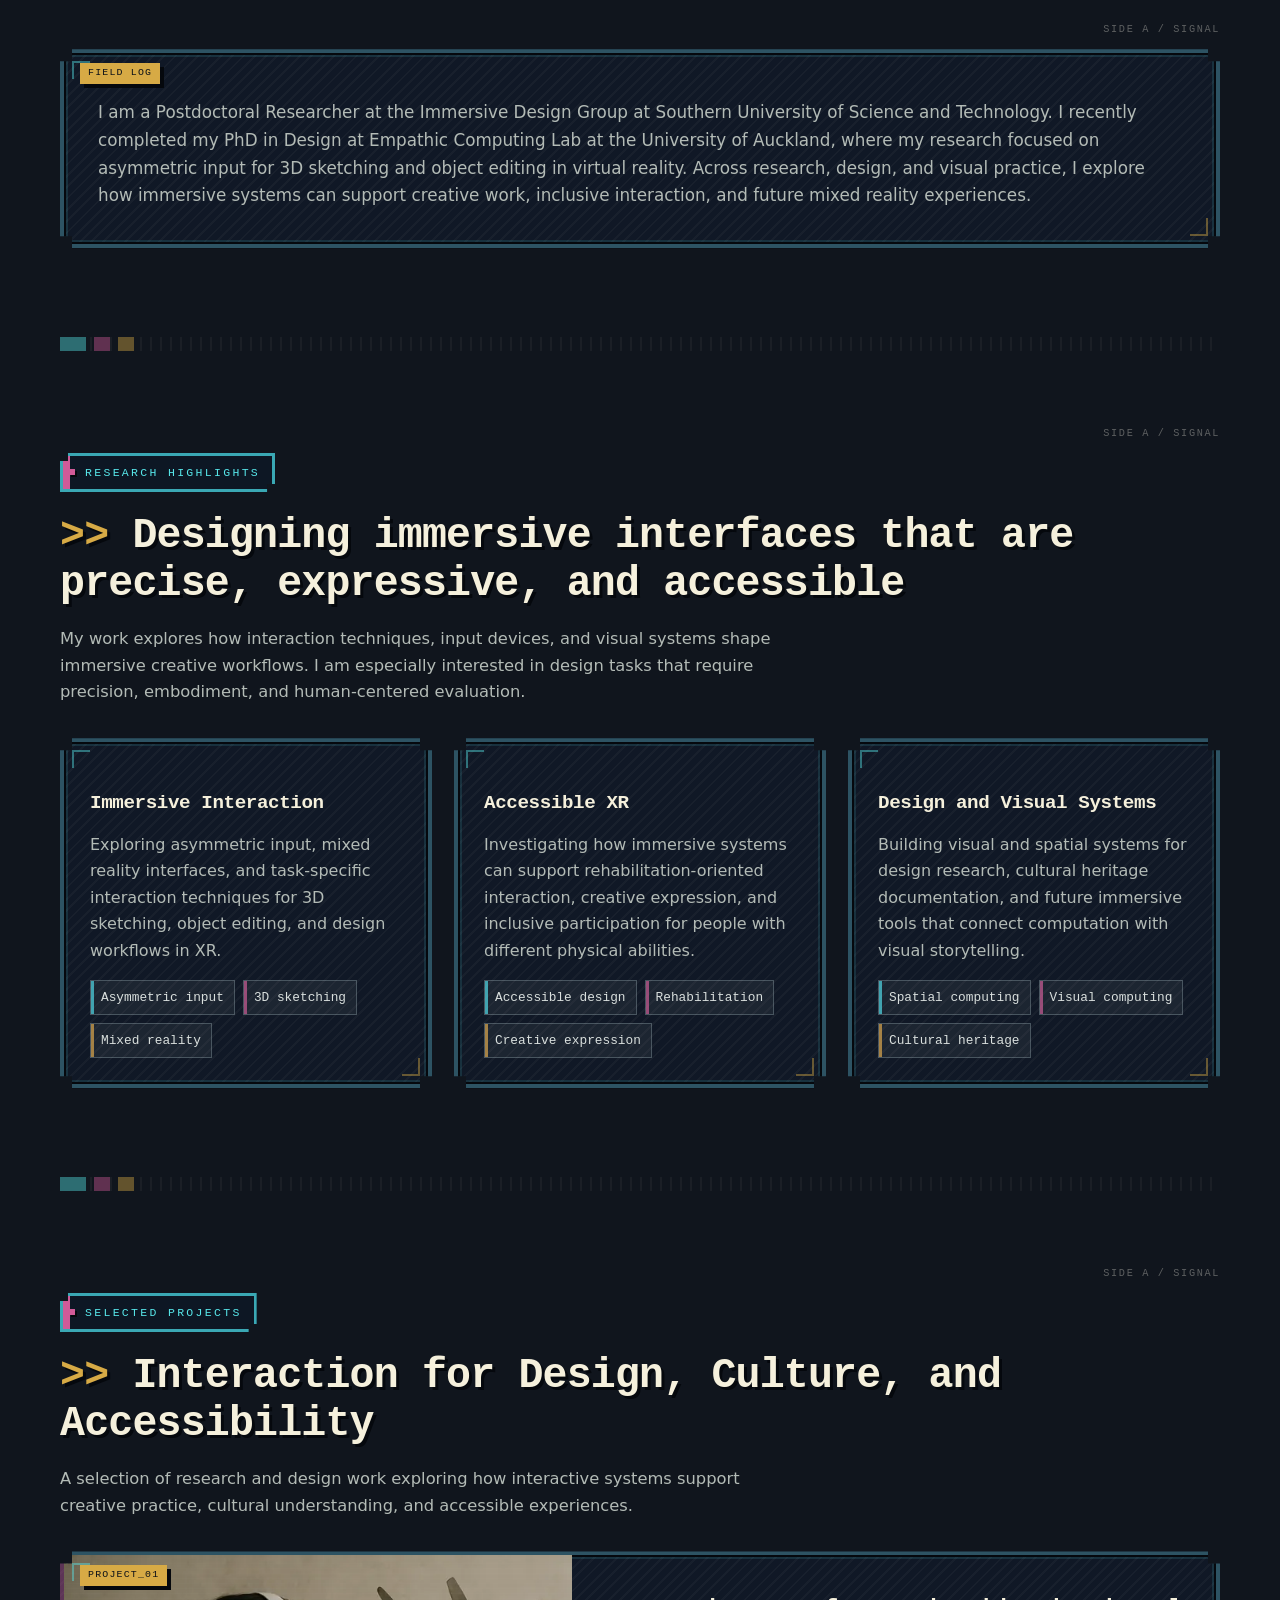
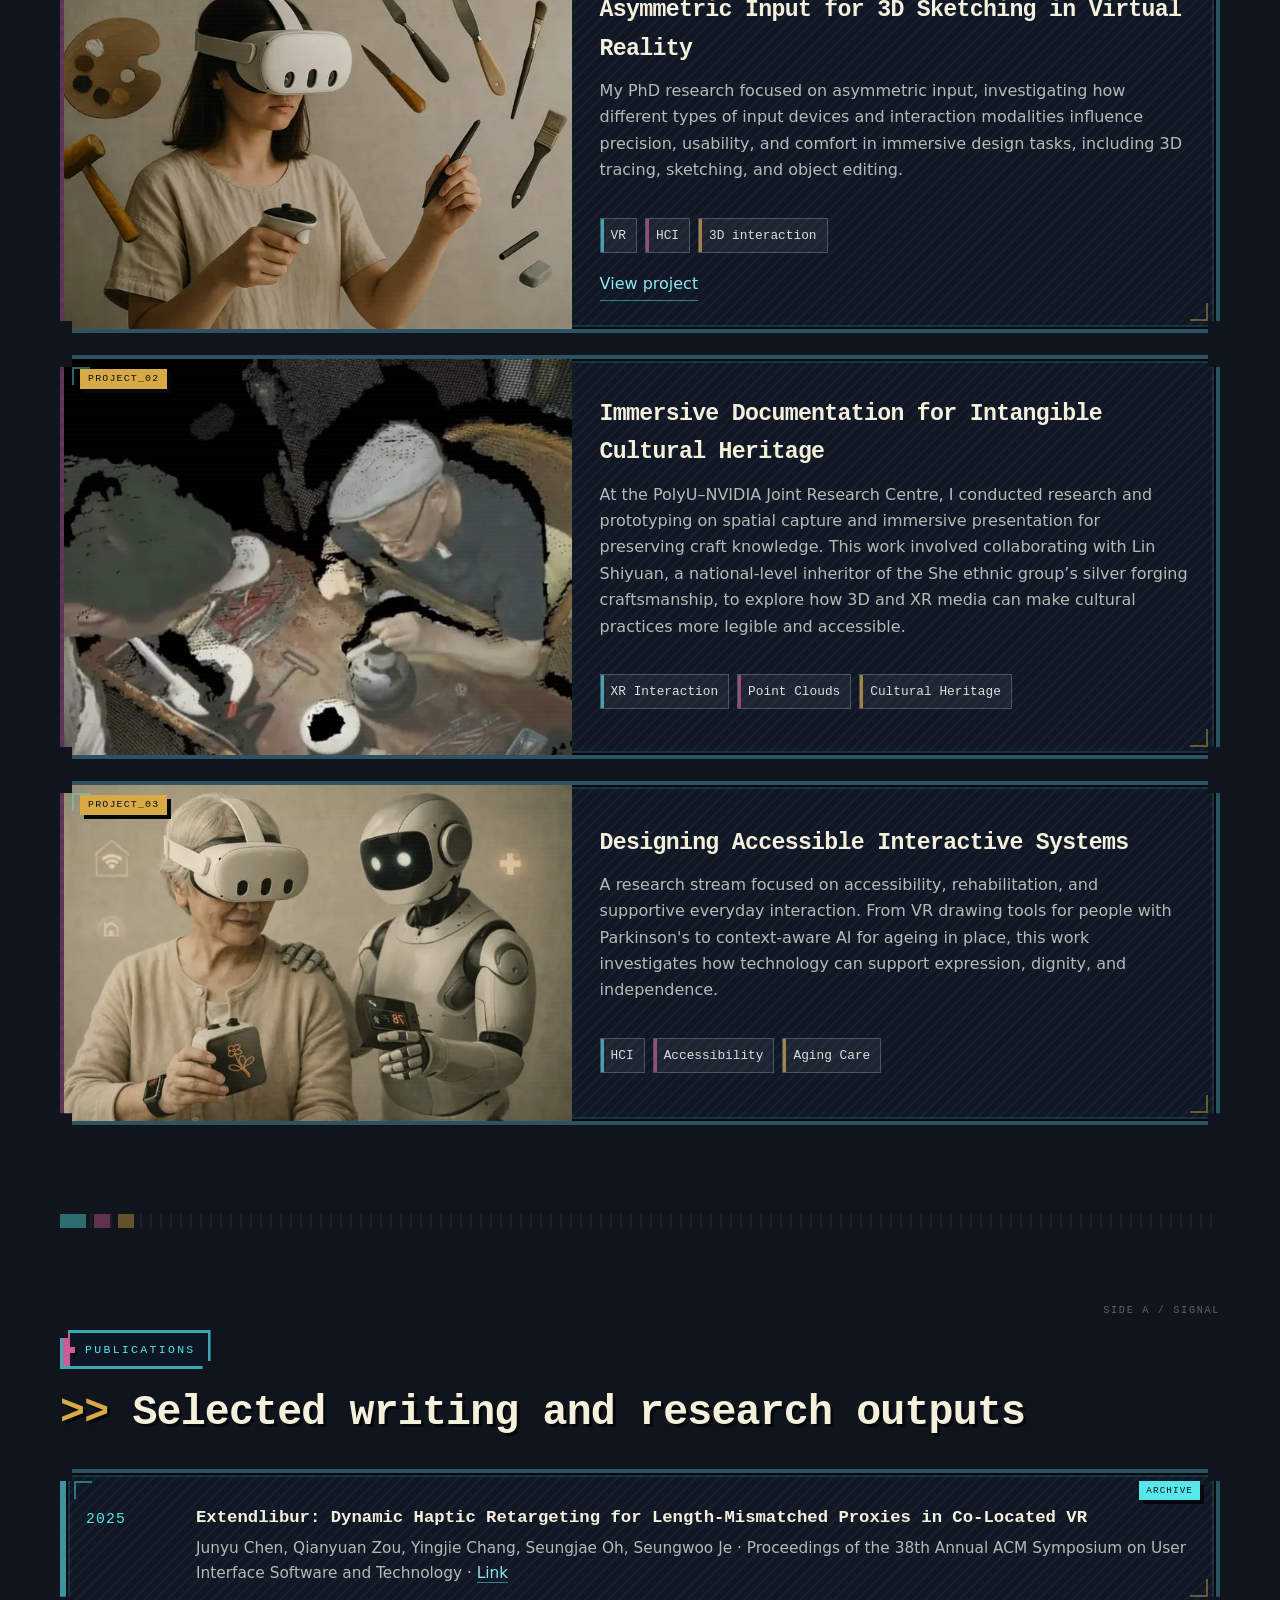
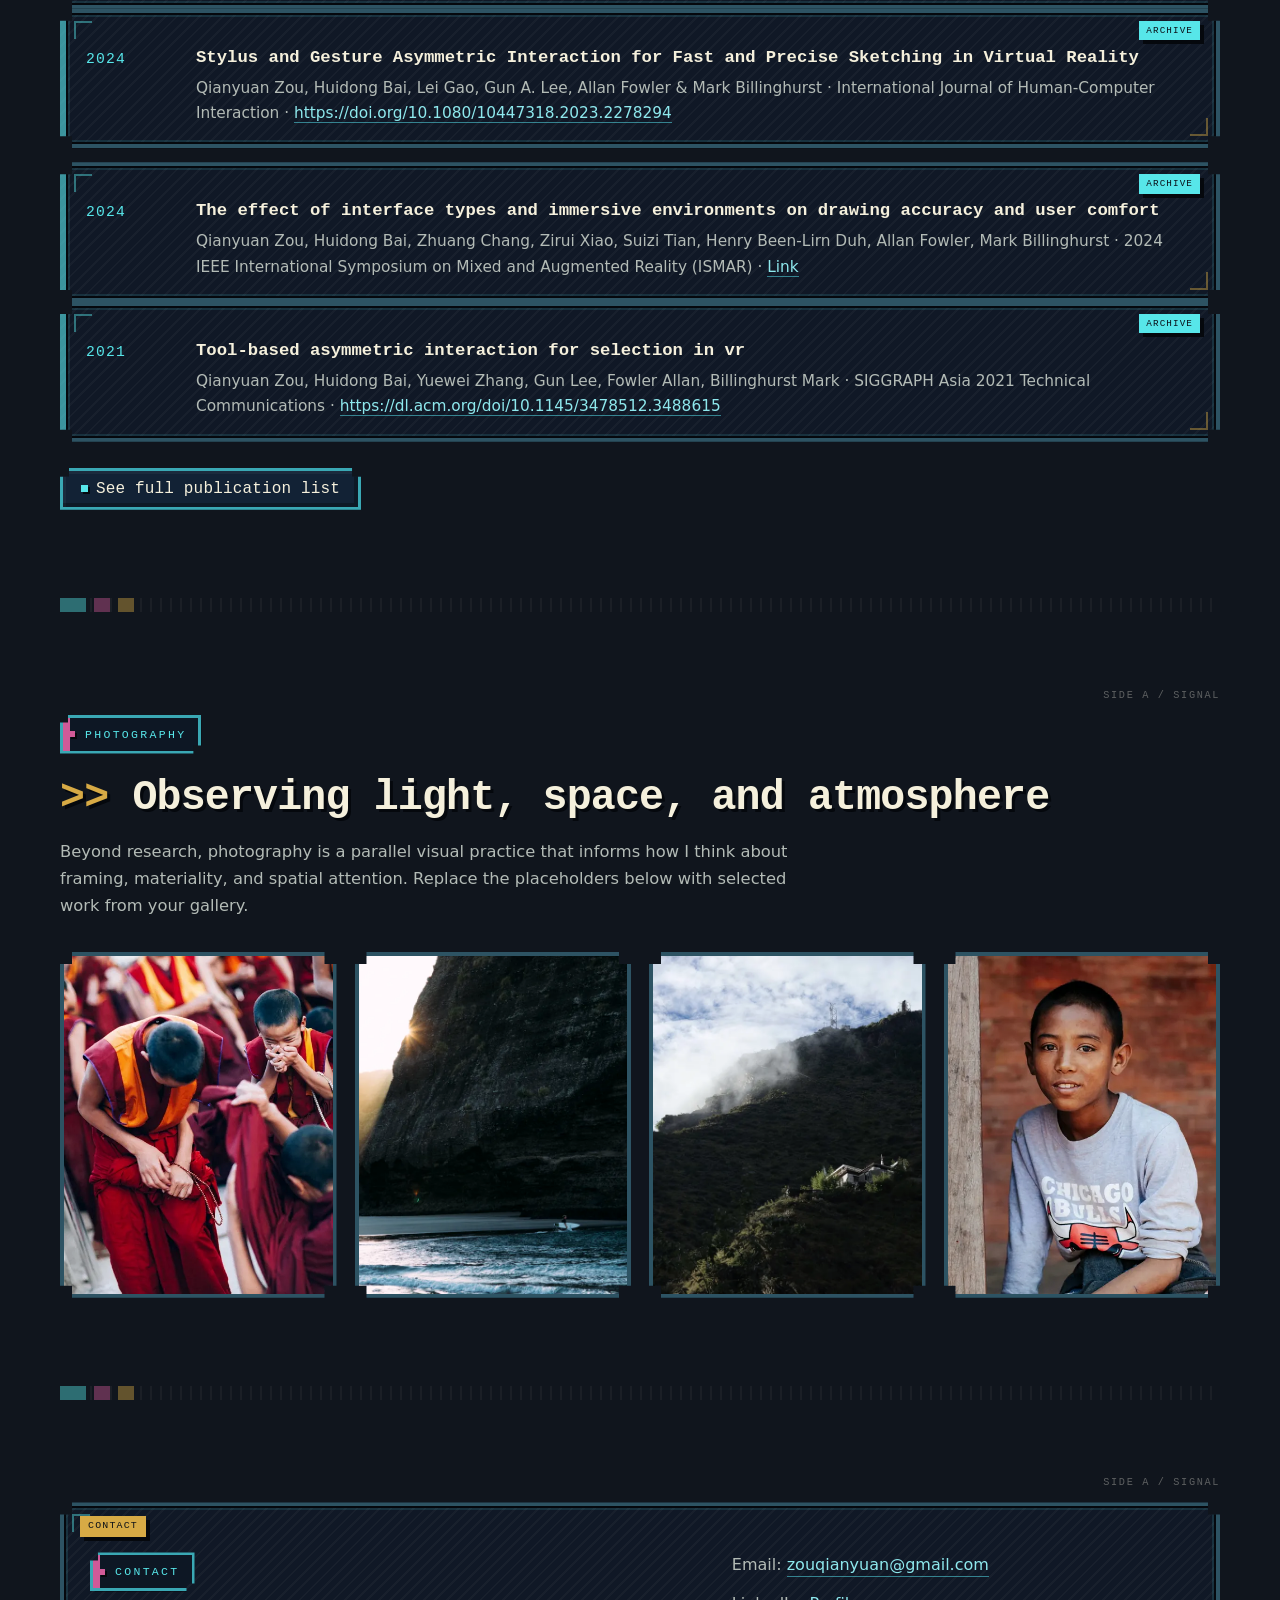
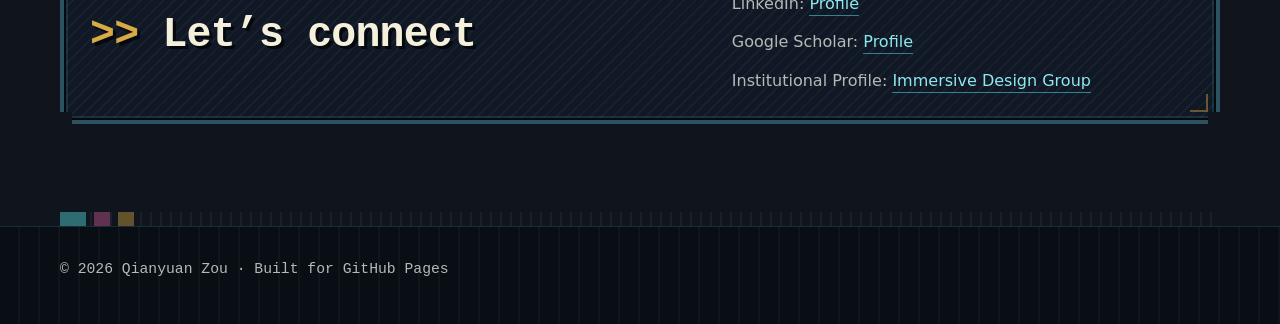
==== commit 144568a3: "Refine site identity and portrait interactions" ====
--- a/index.html
+++ b/index.html
@@ -689,7 +689,13 @@
   <div class="site-shell">
     <div class="nav-wrap" id="navWrap">
       <nav class="nav">
-        <a href="#" class="brand">Qianyuan Zou</a>
+        <a href="#" class="brand" aria-label="Qianyuan Zou, callsign Zac">
+          <span class="brand-status" aria-hidden="true"></span>
+          <span class="brand-copy">
+            <span class="brand-name">Qianyuan Zou</span>
+            <span class="brand-callsign">CALLSIGN: ZAC</span>
+          </span>
+        </a>
         <div class="nav-links">
           <a href="#">Home</a>
           <a href="about.html">About</a>
@@ -726,7 +732,7 @@
 
           <div class="hero-card reveal">
             <div class="hero-visual">
-              <div class="portrait-placeholder transformation-shell" data-transformer tabindex="0" aria-label="Portrait transformation preview">
+              <div class="portrait-placeholder transformation-shell" data-transformer data-tilt-card>
                 <div class="transform-stage" aria-hidden="true">
                   <img class="transform-sprite transform-sprite--pre" src="images/character/pre-transform.png" alt="" width="1086" height="1448" loading="lazy" decoding="async" />
                   <img class="transform-sprite transform-sprite--post" src="images/character/hero-transform.png" alt="" width="1086" height="1448" loading="lazy" decoding="async" />
@@ -767,6 +773,17 @@
                   <div class="transform-burst"></div>
                   <div class="transform-flash"></div>
                   <div class="transform-impact"></div>
+                </div>
+                <div class="tilt-foil" aria-hidden="true"></div>
+                <div class="tilt-shine" aria-hidden="true"></div>
+                <div class="tilt-sparkles" aria-hidden="true">
+                  <span></span>
+                  <span></span>
+                  <span></span>
+                  <span></span>
+                  <span></span>
+                  <span></span>
+                  <span></span>
                 </div>
                 <button class="transform-trigger" type="button" aria-pressed="false">Henshin</button>
               </div>
@@ -1146,35 +1163,6 @@
     }
 
     document.querySelectorAll('[data-transformer]').forEach((shell) => {
-      shell.addEventListener('pointerenter', () => {
-        if (!shell.classList.contains('is-locked')) {
-          activateTransformer(shell, { restart: true });
-        }
-      });
-
-      shell.addEventListener('pointerleave', () => resetTransformer(shell));
-
-      shell.addEventListener('focusin', () => {
-        if (!shell.classList.contains('is-locked')) {
-          activateTransformer(shell, { restart: true });
-        }
-      });
-
-      shell.addEventListener('focusout', (event) => {
-        if (!shell.contains(event.relatedTarget)) {
-          resetTransformer(shell);
-        }
-      });
-
-      shell.addEventListener('click', (event) => {
-        if (event.target.closest('.transform-trigger')) return;
-        if (shell.classList.contains('is-locked')) {
-          resetTransformer(shell, { force: true });
-        } else {
-          activateTransformer(shell, { lock: true, restart: true });
-        }
-      });
-
       const trigger = shell.querySelector('.transform-trigger');
       trigger?.addEventListener('click', (event) => {
         event.stopPropagation();
@@ -1184,6 +1172,46 @@
           activateTransformer(shell, { lock: true, restart: true });
         }
       });
+    });
+
+    const tiltPointerQuery = window.matchMedia('(hover: hover) and (pointer: fine)');
+
+    document.querySelectorAll('[data-tilt-card]').forEach((card) => {
+      if (!tiltPointerQuery.matches || transformerMotionQuery.matches) return;
+
+      const resetTilt = () => {
+        card.classList.remove('is-tilting');
+        card.style.setProperty('--rotate-x', '0deg');
+        card.style.setProperty('--rotate-y', '0deg');
+        card.style.setProperty('--mouse-x', '50%');
+        card.style.setProperty('--mouse-y', '50%');
+      };
+
+      card.addEventListener('pointerenter', (event) => {
+        if (event.pointerType === 'touch') return;
+        card.classList.add('is-tilting');
+      });
+
+      card.addEventListener('pointermove', (event) => {
+        if (event.pointerType === 'touch') return;
+        card.classList.add('is-tilting');
+        const rect = card.getBoundingClientRect();
+        const x = Math.min(Math.max((event.clientX - rect.left) / rect.width, 0), 1);
+        const y = Math.min(Math.max((event.clientY - rect.top) / rect.height, 0), 1);
+        card.style.setProperty('--rotate-x', `${(0.5 - y) * 10}deg`);
+        card.style.setProperty('--rotate-y', `${(x - 0.5) * 10}deg`);
+        card.style.setProperty('--mouse-x', `${x * 100}%`);
+        card.style.setProperty('--mouse-y', `${y * 100}%`);
+      });
+
+      card.addEventListener('pointerleave', resetTilt);
+      card.addEventListener('pointercancel', resetTilt);
+      card.addEventListener('mouseleave', resetTilt);
+      document.addEventListener('pointermove', (event) => {
+        if (card.classList.contains('is-tilting') && !card.contains(event.target)) {
+          resetTilt();
+        }
+      }, { passive: true });
     });
 
     const greetingNotes = {
--- a/styles/retro.css
+++ b/styles/retro.css
@@ -81,22 +81,87 @@
 }
 
 .brand {
-  display: inline-flex;
+  position: relative;
+  display: grid;
+  grid-template-columns: 8px auto;
+  align-items: center;
+  column-gap: 11px;
+  min-width: 208px;
+  padding: 7px 30px 7px 10px;
+  border: 2px solid #315b6b;
+  background:
+    linear-gradient(90deg, rgba(87, 230, 233, 0.08) 0 1px, transparent 1px 100%),
+    #101826;
   align-items: center;
   color: var(--text);
-  letter-spacing: 0.04em !important;
-  text-shadow: 0 0 20px rgba(80, 213, 225, 0.16);
+  box-shadow: 4px 4px 0 var(--pixel-shadow);
+  text-shadow: 0 0 18px rgba(80, 213, 225, 0.14);
+  transition: border-color 100ms steps(2, end), transform 100ms steps(2, end);
 }
 
 .brand::before {
+  content: "ID";
+  position: absolute;
+  top: 5px;
+  right: 6px;
+  color: rgba(245, 240, 220, 0.42);
+  font-size: 0.44rem;
+  line-height: 1;
+  letter-spacing: 0.08em;
+}
+
+.brand::after {
   content: "";
-  flex: 0 0 auto;
+  position: absolute;
+  right: -2px;
+  bottom: -2px;
+  width: 24px;
+  height: 4px;
+  background: var(--accent-cyan);
+  box-shadow: -8px 0 0 var(--accent-magenta);
+}
+
+.brand:hover {
+  border-color: var(--accent-cyan);
+  transform: translate(-1px, -1px);
+}
+
+.brand-status {
   width: 8px;
-  height: 8px;
-  margin-right: 32px;
-  background: var(--accent-amber);
-  box-shadow: 12px 0 0 var(--accent-magenta), 24px 0 0 var(--accent-cyan);
-  transform: translateY(-1px);
+  height: 30px;
+  background:
+    linear-gradient(
+      to bottom,
+      var(--accent-amber) 0 8px,
+      transparent 8px 11px,
+      var(--accent-magenta) 11px 19px,
+      transparent 19px 22px,
+      var(--accent-cyan) 22px 30px
+    );
+}
+
+.brand-copy {
+  display: flex;
+  min-width: 0;
+  flex-direction: column;
+  gap: 2px;
+}
+
+.brand-name {
+  color: var(--text);
+  font-size: 0.9rem;
+  font-weight: 700;
+  line-height: 1;
+  letter-spacing: 0.04em;
+  white-space: nowrap;
+}
+
+.brand-callsign {
+  color: var(--accent-cyan);
+  font-size: 0.54rem;
+  line-height: 1.15;
+  letter-spacing: 0.14em;
+  white-space: nowrap;
 }
 
 .nav-links {
@@ -351,14 +416,168 @@
 }
 
 .transformation-shell {
-  cursor: pointer;
+  cursor: default;
   isolation: isolate;
   outline: none;
 }
 
-.transformation-shell:focus-visible {
-  outline: 2px solid var(--accent-cyan);
-  outline-offset: 5px;
+.portrait-placeholder[data-tilt-card] {
+  --rotate-x: 0deg;
+  --rotate-y: 0deg;
+  --mouse-x: 50%;
+  --mouse-y: 50%;
+  transform-style: preserve-3d;
+  transform-origin: center;
+  will-change: transform;
+  transform:
+    perspective(900px)
+    rotateX(0)
+    rotateY(0)
+    translateY(0)
+    scale(1);
+  transition: transform 180ms cubic-bezier(0.2, 0.75, 0.3, 1) !important;
+}
+
+.portrait-placeholder[data-tilt-card].is-tilting {
+  transform:
+    perspective(900px)
+    rotateX(var(--rotate-x))
+    rotateY(var(--rotate-y))
+    translateY(-8px)
+    scale(1.03);
+}
+
+.tilt-shine,
+.tilt-foil,
+.tilt-sparkles {
+  position: absolute;
+  inset: 0;
+  pointer-events: none;
+  opacity: 0;
+}
+
+.tilt-shine {
+  z-index: 5;
+  background:
+    radial-gradient(
+      circle at var(--mouse-x) var(--mouse-y),
+      rgba(255, 255, 255, 0.38) 0,
+      rgba(120, 220, 255, 0.16) 22%,
+      transparent 48%
+    ),
+    linear-gradient(
+      115deg,
+      transparent 20%,
+      rgba(255, 255, 255, 0.28) 38%,
+      rgba(255, 215, 90, 0.18) 45%,
+      transparent 60%
+    );
+  mix-blend-mode: screen;
+  transition: opacity 180ms ease-out;
+}
+
+.tilt-foil {
+  z-index: 4;
+  background:
+    repeating-linear-gradient(
+      125deg,
+      transparent 0 14px,
+      rgba(87, 230, 233, 0.13) 14px 15px,
+      transparent 15px 28px
+    ),
+    conic-gradient(
+      from 210deg at var(--mouse-x) var(--mouse-y),
+      transparent 0deg,
+      rgba(208, 90, 152, 0.18) 68deg,
+      rgba(255, 215, 90, 0.17) 118deg,
+      transparent 178deg,
+      rgba(87, 230, 233, 0.16) 260deg,
+      transparent 322deg
+    );
+  mix-blend-mode: screen;
+  transition: opacity 200ms ease-out;
+}
+
+.portrait-placeholder.is-tilting .tilt-shine {
+  opacity: 0.9;
+}
+
+.portrait-placeholder.is-tilting .tilt-foil {
+  opacity: 0.34;
+}
+
+.tilt-sparkles {
+  z-index: 6;
+}
+
+.tilt-sparkles span {
+  position: absolute;
+  width: 3px;
+  height: 3px;
+  background: var(--spark-color, #fff8df);
+  box-shadow:
+    -4px 0 0 var(--spark-color, #fff8df),
+    4px 0 0 var(--spark-color, #fff8df),
+    0 -4px 0 var(--spark-color, #fff8df),
+    0 4px 0 var(--spark-color, #fff8df);
+  opacity: 0;
+}
+
+.tilt-sparkles span:nth-child(1) {
+  top: 14%;
+  left: 76%;
+  --spark-color: var(--accent-cyan);
+  --spark-delay: 0ms;
+}
+
+.tilt-sparkles span:nth-child(2) {
+  top: 31%;
+  left: 16%;
+  --spark-color: #fff8df;
+  --spark-delay: 140ms;
+}
+
+.tilt-sparkles span:nth-child(3) {
+  top: 48%;
+  left: 84%;
+  --spark-color: var(--accent-amber);
+  --spark-delay: 260ms;
+}
+
+.tilt-sparkles span:nth-child(4) {
+  top: 72%;
+  left: 24%;
+  --spark-color: var(--accent-cyan);
+  --spark-delay: 380ms;
+}
+
+.tilt-sparkles span:nth-child(5) {
+  top: 83%;
+  left: 69%;
+  --spark-color: #fff8df;
+  --spark-delay: 520ms;
+}
+
+.tilt-sparkles span:nth-child(6) {
+  top: 57%;
+  left: 44%;
+  --spark-color: var(--accent-amber);
+  --spark-delay: 690ms;
+}
+
+.tilt-sparkles span:nth-child(7) {
+  top: 23%;
+  left: 51%;
+  --spark-color: var(--accent-cyan);
+  --spark-delay: 830ms;
+}
+
+.portrait-placeholder.is-tilting .tilt-sparkles {
+  opacity: 1;
+}
+
+.portrait-placeholder.is-tilting .tilt-sparkles span {
+  animation: tiltSparkle 1250ms steps(4, end) var(--spark-delay) infinite;
 }
 
 .transform-stage {
@@ -605,7 +824,7 @@
   position: absolute;
   right: 14px;
   bottom: 14px;
-  z-index: 6;
+  z-index: 8;
   min-height: 34px;
   padding: 7px 10px;
   color: var(--text);
@@ -713,6 +932,26 @@
   animation: transformHeroIdle 1400ms steps(2, end) infinite;
 }
 
+@keyframes tiltSparkle {
+  0%,
+  18%,
+  100% {
+    opacity: 0;
+    transform: scale(0.5);
+  }
+
+  22%,
+  34% {
+    opacity: 0.85;
+    transform: scale(1);
+  }
+
+  38% {
+    opacity: 0.2;
+    transform: scale(0.75);
+  }
+}
+
 @keyframes transformStageShake {
   0%,
   11%,
@@ -1535,6 +1774,20 @@
 }
 
 @media (prefers-reduced-motion: reduce) {
+  .portrait-placeholder[data-tilt-card],
+  .portrait-placeholder[data-tilt-card].is-tilting {
+    transform: none !important;
+    transition: none !important;
+  }
+
+  .tilt-shine,
+  .tilt-foil,
+  .tilt-sparkles,
+  .tilt-sparkles span {
+    display: none !important;
+    animation: none !important;
+  }
+
   .transformation-shell.is-active .transform-sprite,
   .transformation-shell.is-transforming .transform-sprite,
   .transformation-shell.is-active .transform-silhouette,
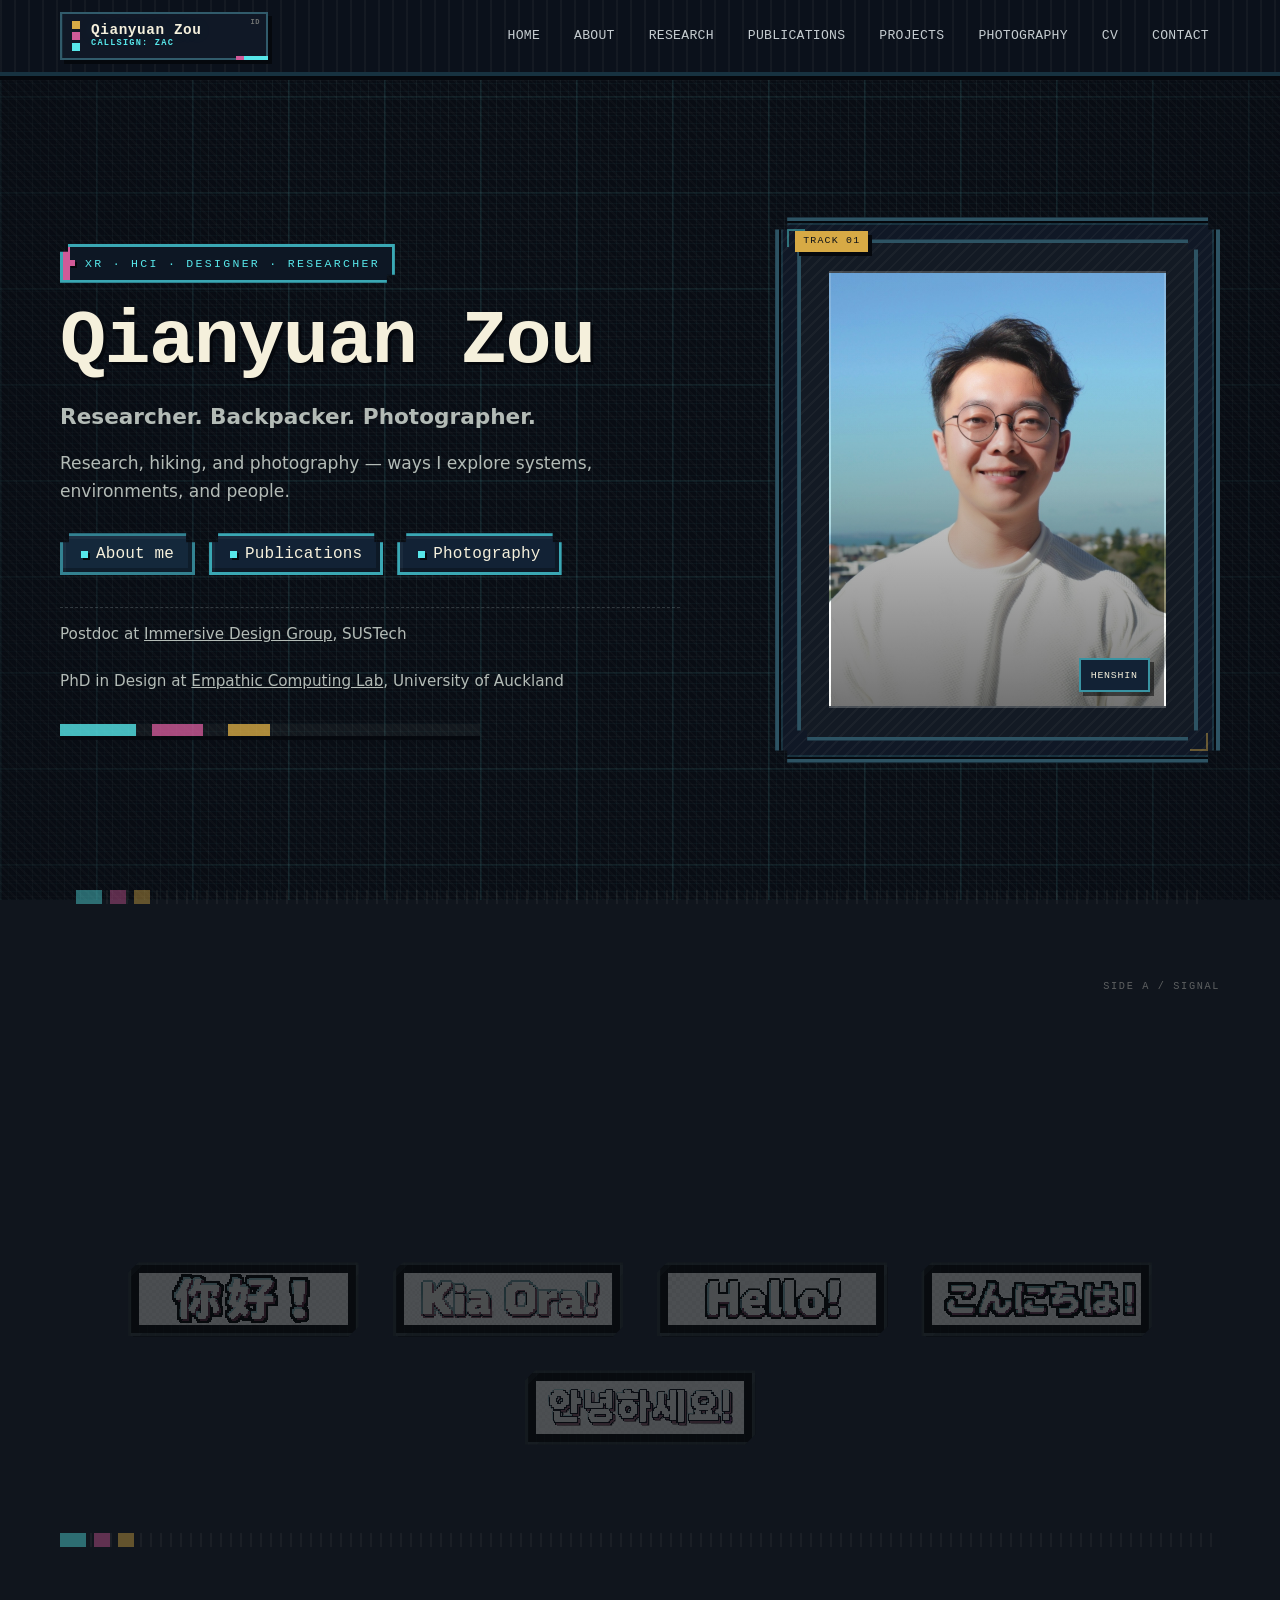
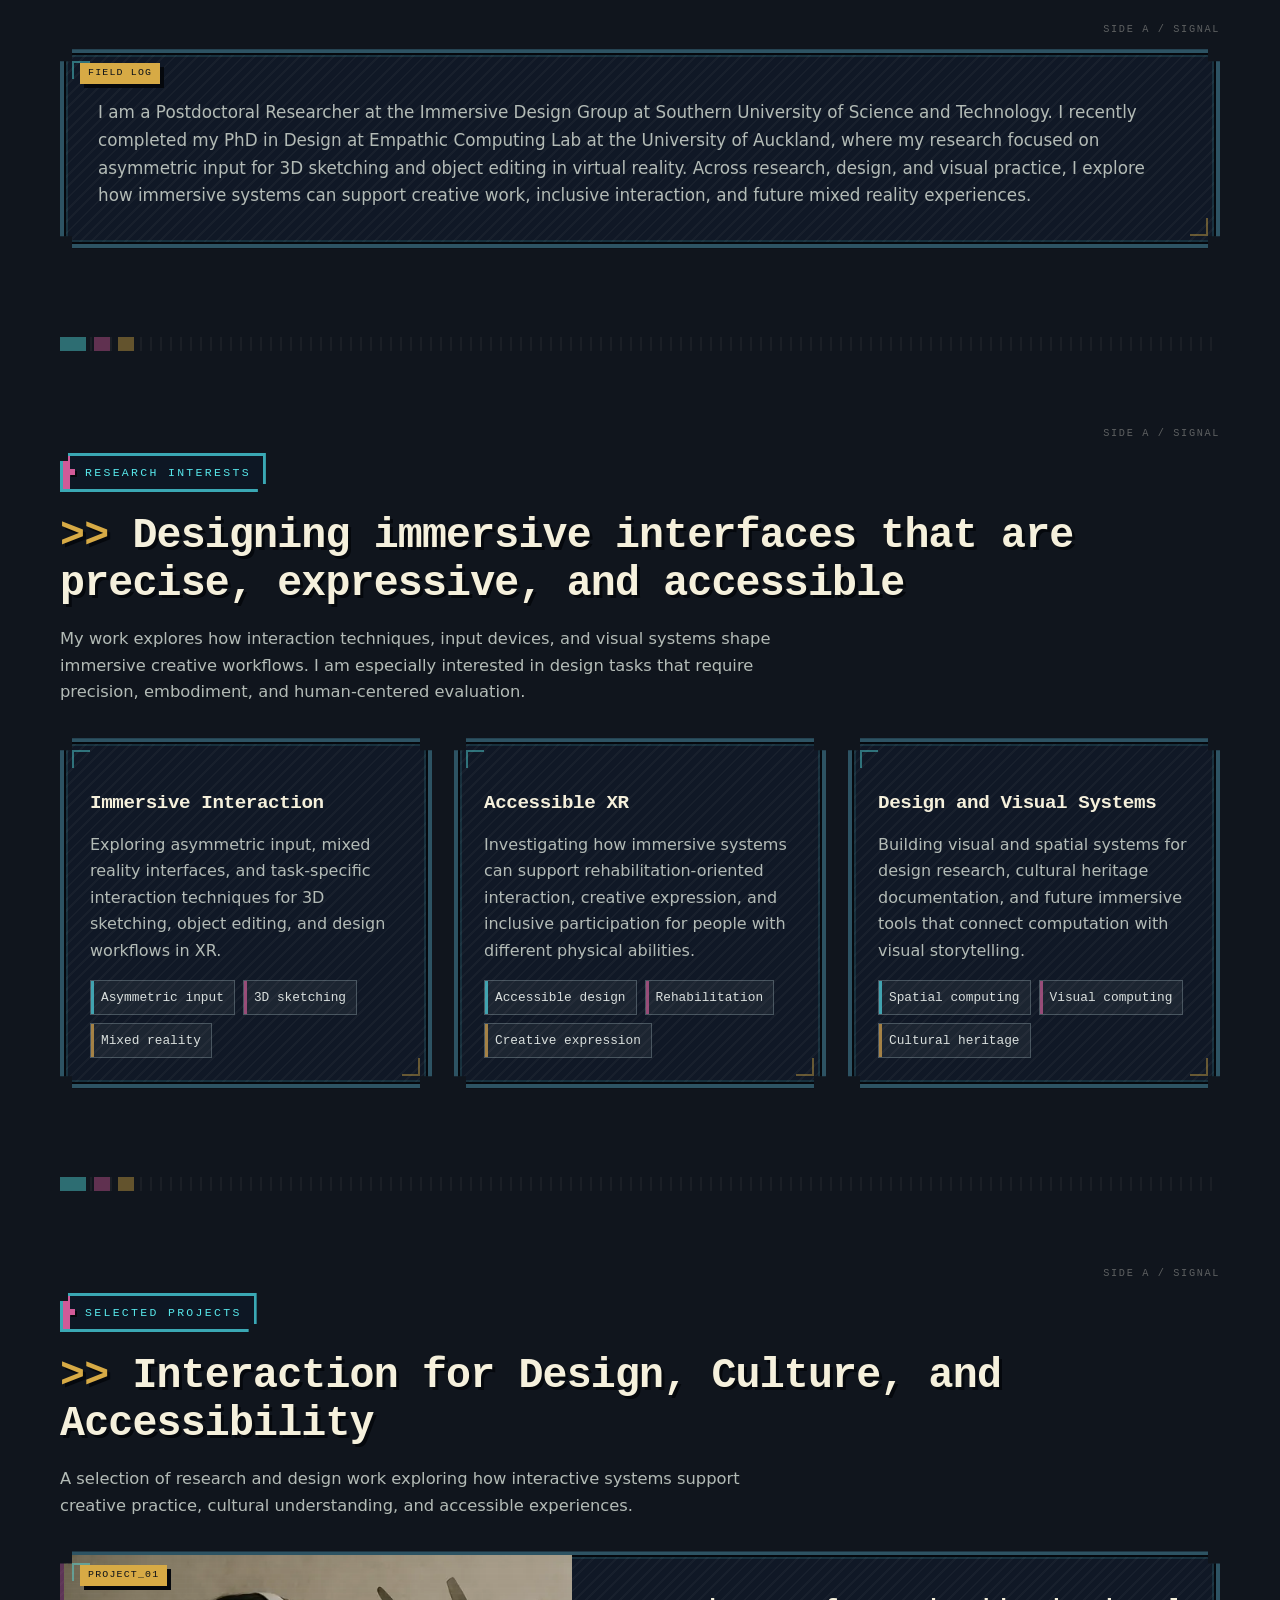
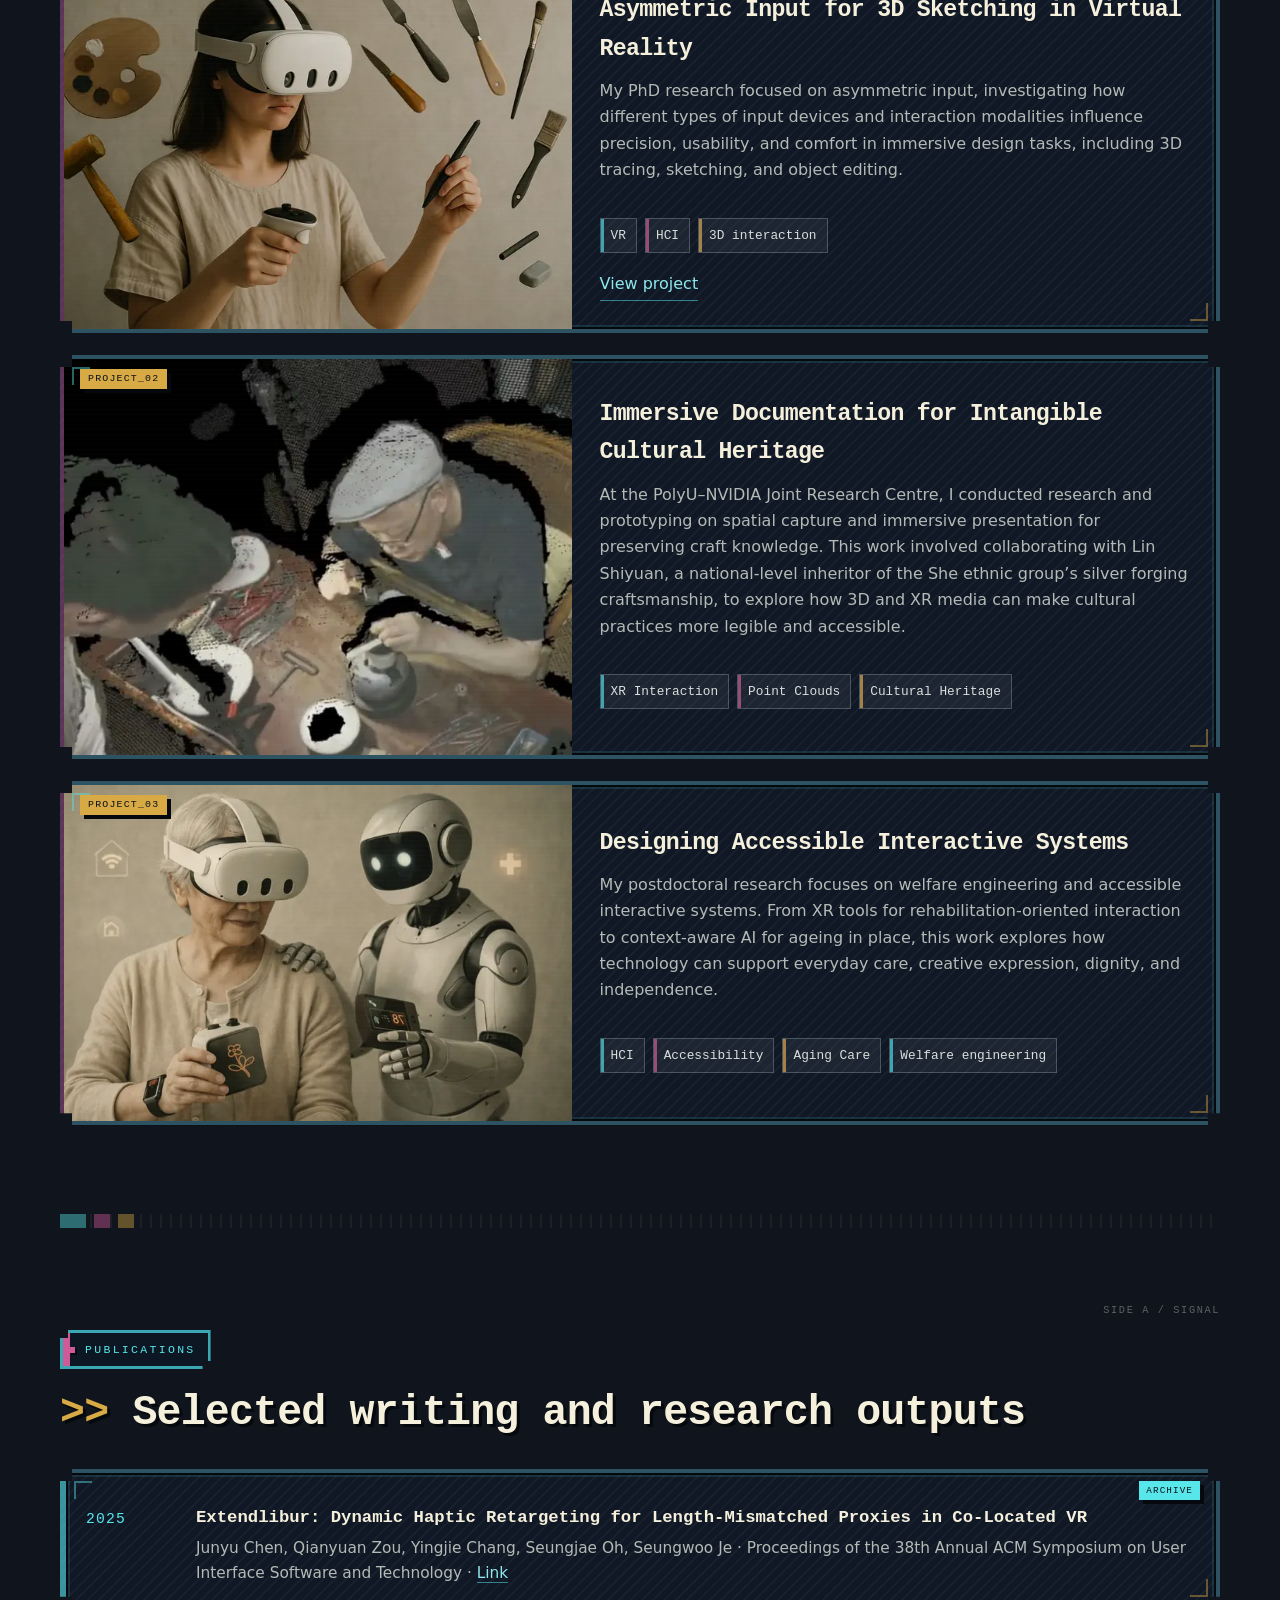
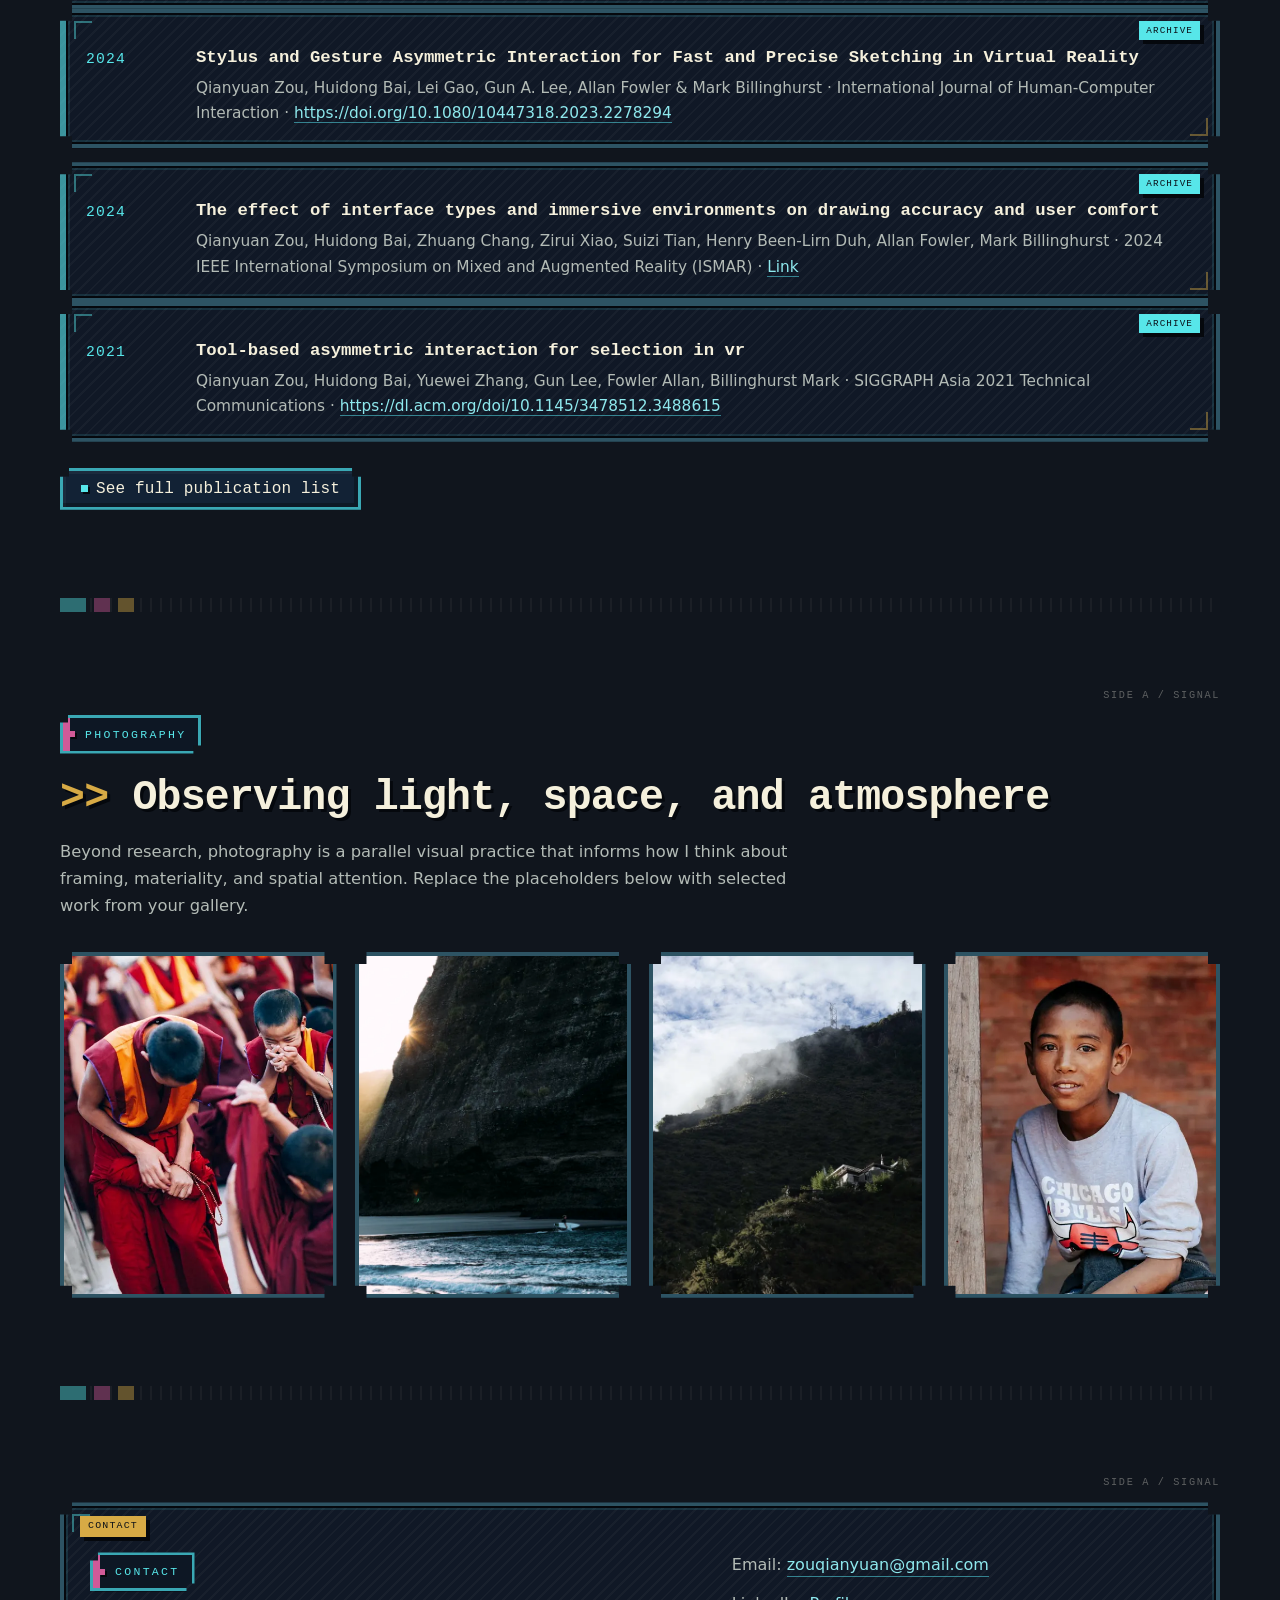
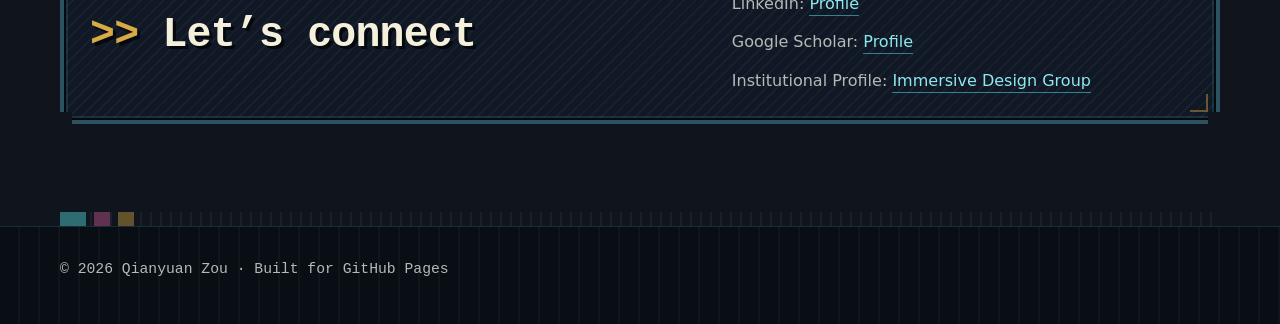
==== commit e114063a: "Update research interest copy" ====
--- a/index.html
+++ b/index.html
@@ -843,7 +843,7 @@
       <section class="section" id="research-highlights">
         <div class="container">
           <div class="reveal">
-            <div class="eyebrow">Research Highlights</div>
+            <div class="eyebrow">Research Interests</div>
             <h2 class="section-title">Designing immersive interfaces that are precise, expressive, and accessible</h2>
             <p class="section-intro">
               My work explores how interaction techniques, input devices, and visual systems shape immersive creative workflows.
@@ -957,13 +957,14 @@
               <div class="project-copy">
                 <h3>Designing Accessible Interactive Systems</h3>
                 <p>
-                  A research stream focused on accessibility, rehabilitation, and supportive everyday interaction. 
-                  From VR drawing tools for people with Parkinson's to context-aware AI for ageing in place, this work investigates how technology can support expression, dignity, and independence.
+                  My postdoctoral research focuses on welfare engineering and accessible interactive systems.
+                  From XR tools for rehabilitation-oriented interaction to context-aware AI for ageing in place, this work explores how technology can support everyday care, creative expression, dignity, and independence.
                 </p>
                 <div class="tag-row">
                   <span class="tag">HCI</span>
                   <span class="tag">Accessibility</span>
                   <span class="tag">Aging Care</span>
+                  <span class="tag">Welfare engineering</span>
                 </div>
                 <div style="margin-top: 18px;">
                   <!-- <a class="project-link" href="projects.html">View project</a> -->
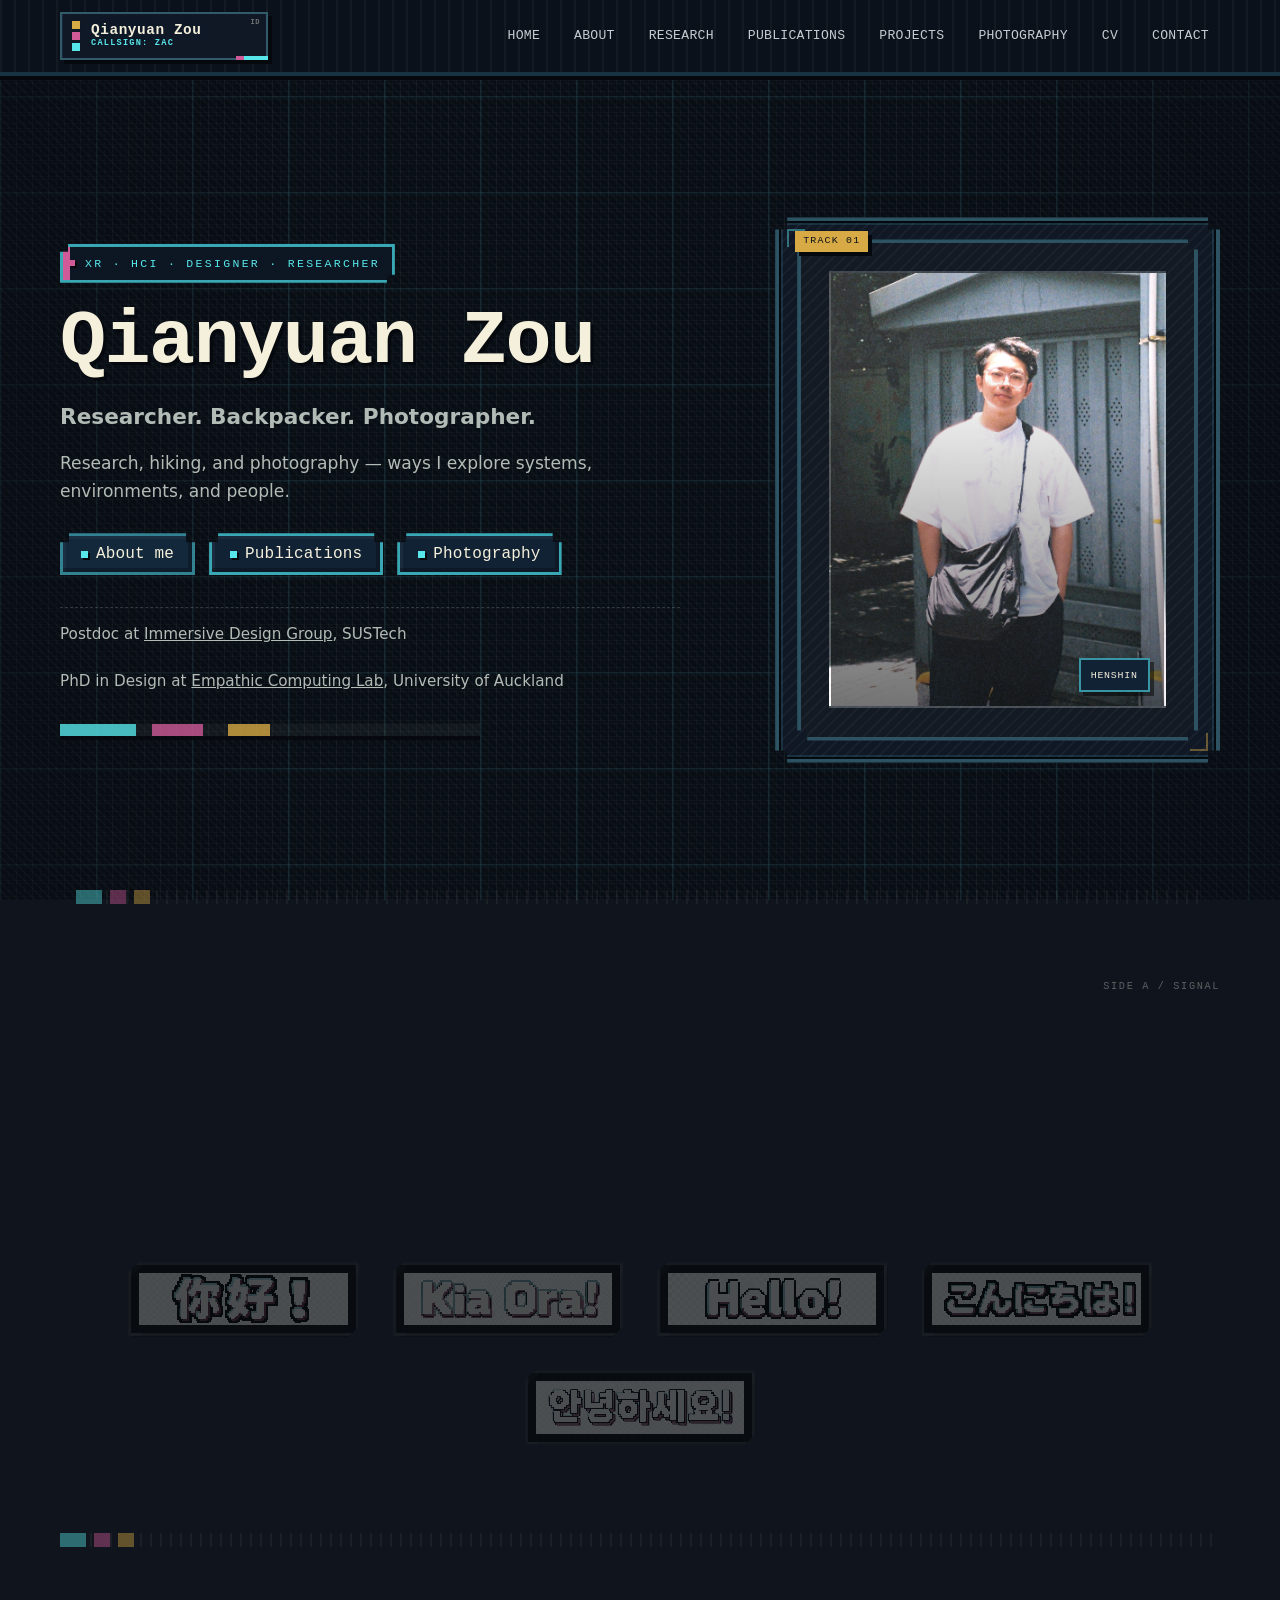
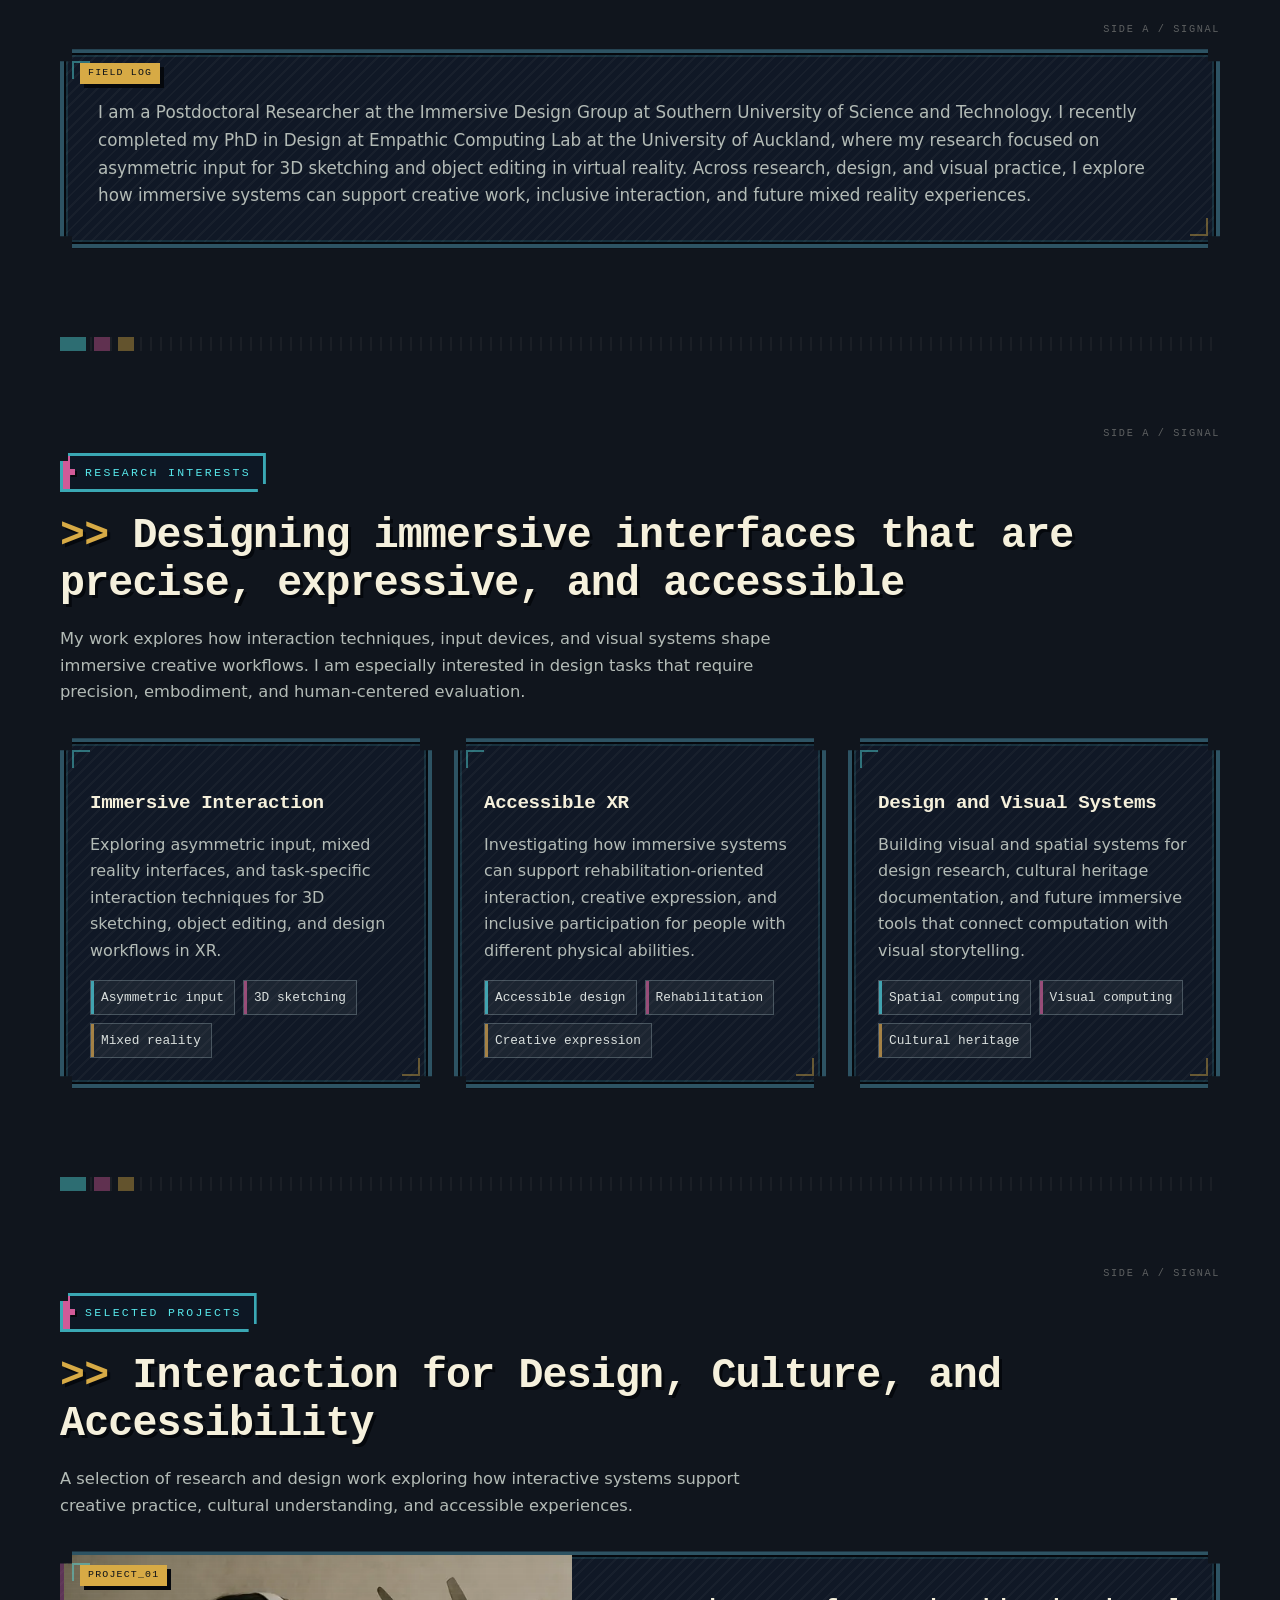
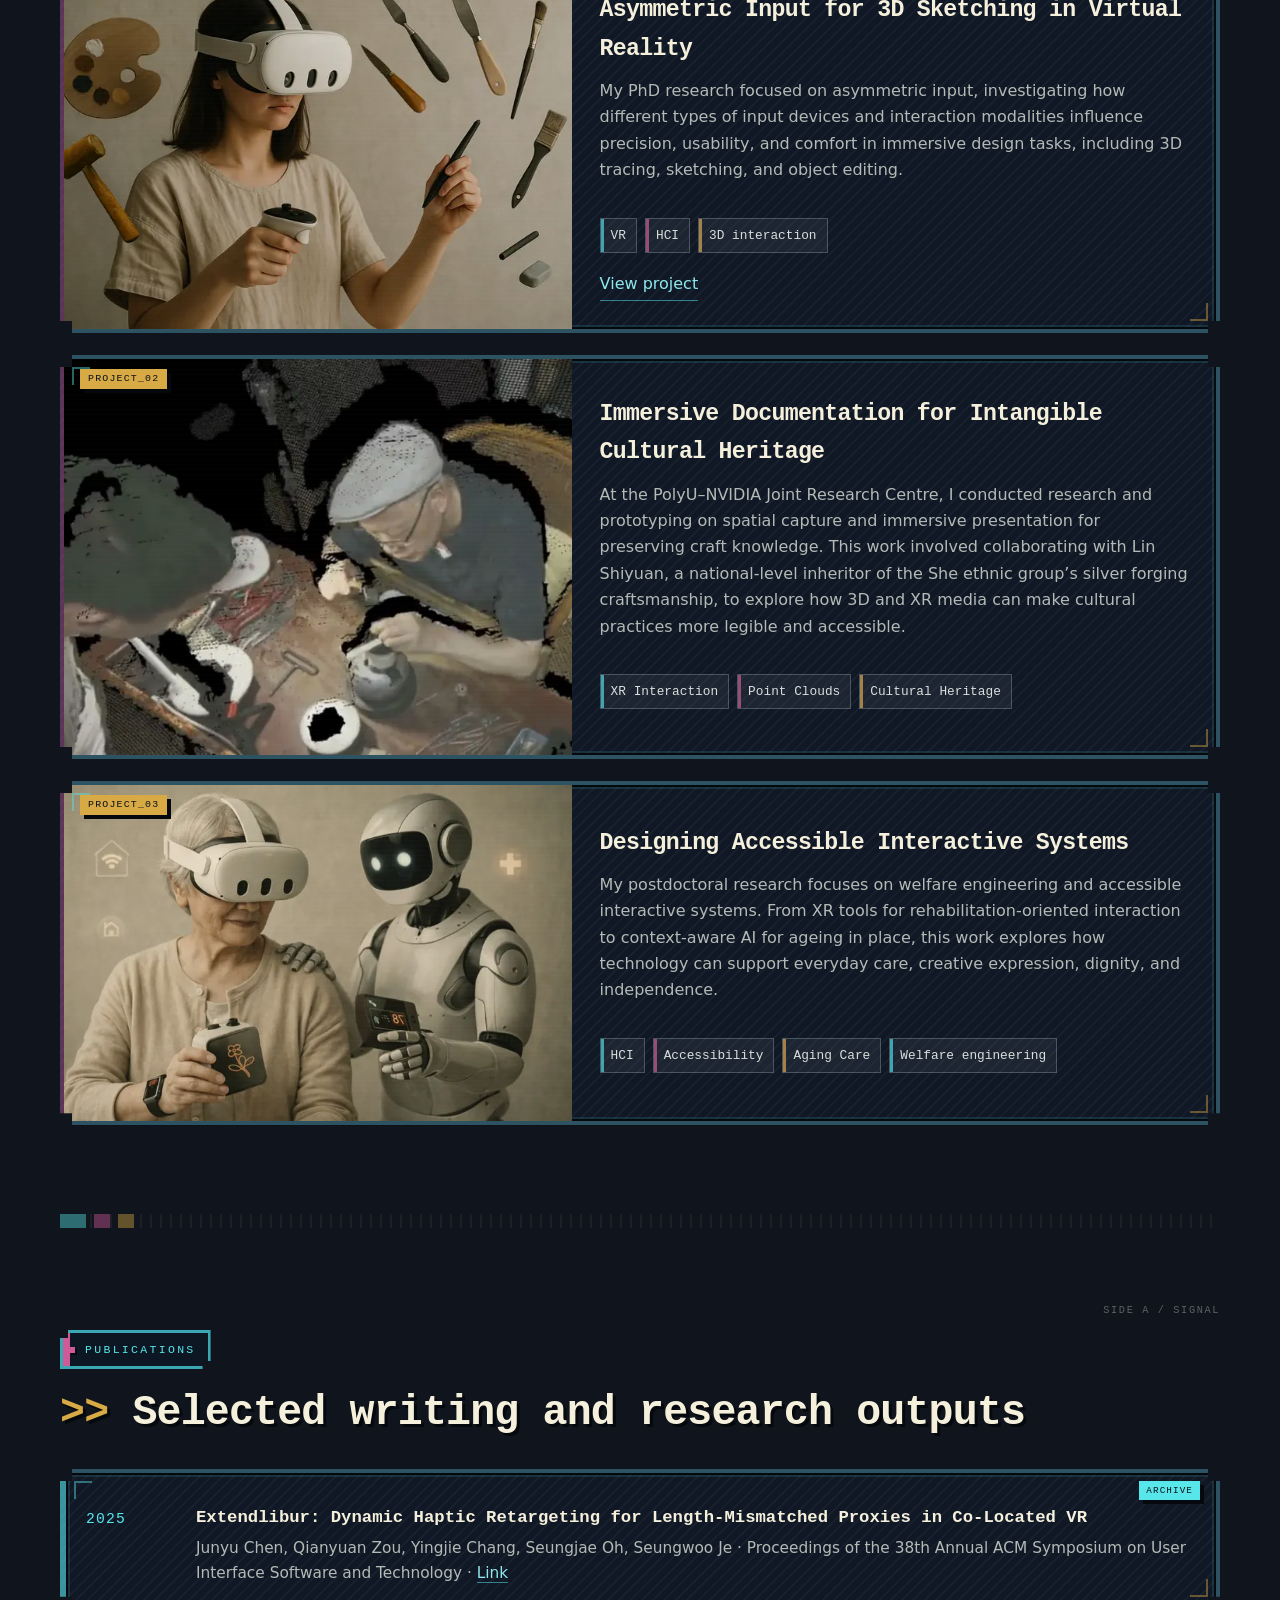
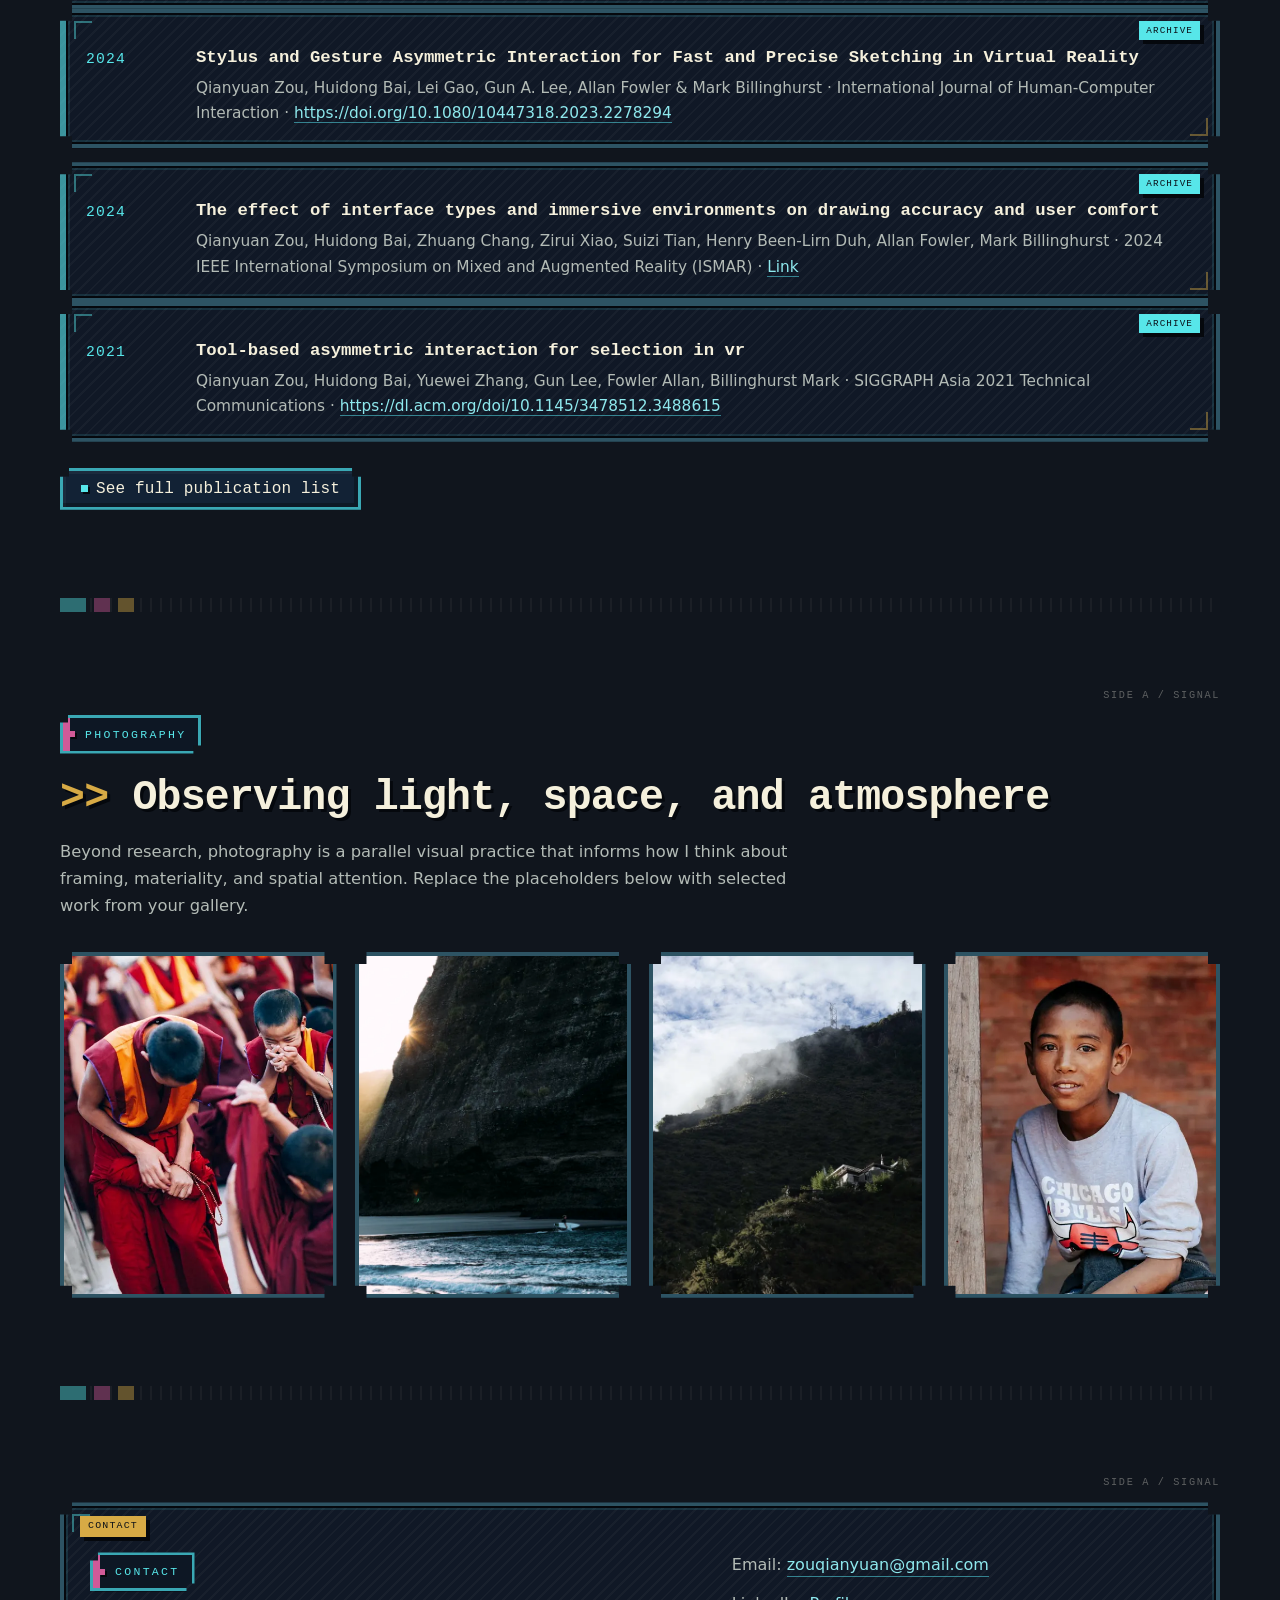
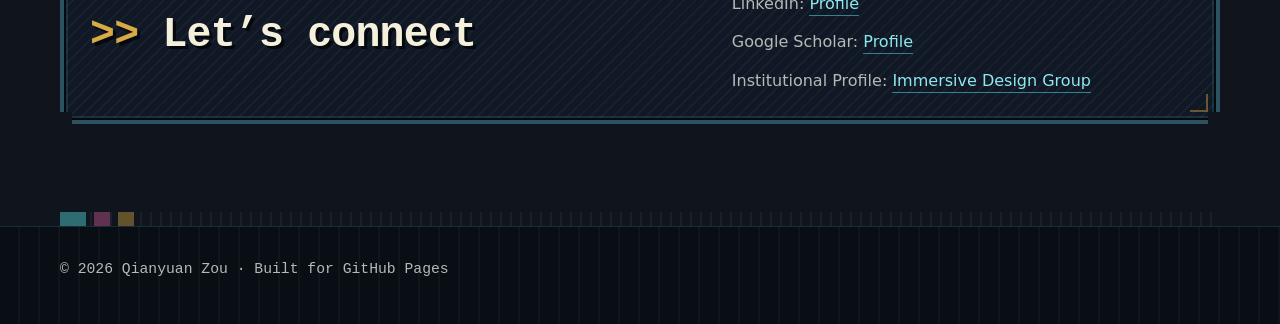
==== commit 1e46496e: "Update homepage portrait" ====
--- a/index.html
+++ b/index.html
@@ -8,6 +8,83 @@
     name="description"
     content="Personal academic website of Qianyuan Zou, Postdoctoral Researcher in HCI, XR, and immersive design."
   />
+  <link rel="canonical" href="https://zouqianyuan.github.io/qianyuanzou/" />
+  <link rel="sitemap" type="application/xml" href="https://zouqianyuan.github.io/qianyuanzou/sitemap.xml" />
+  <meta name="robots" content="index, follow" />
+  <meta property="og:type" content="website" />
+  <meta property="og:site_name" content="Qianyuan Zou" />
+  <meta property="og:title" content="Qianyuan Zou | HCI, XR, Immersive Design" />
+  <meta property="og:description" content="Personal academic website of Qianyuan Zou, Postdoctoral Researcher in HCI, XR, and immersive design." />
+  <meta property="og:url" content="https://zouqianyuan.github.io/qianyuanzou/" />
+  <meta property="og:image" content="https://zouqianyuan.github.io/qianyuanzou/images/portrait-profile.jpg" />
+  <meta name="twitter:card" content="summary_large_image" />
+  <meta name="twitter:title" content="Qianyuan Zou | HCI, XR, Immersive Design" />
+  <meta name="twitter:description" content="Personal academic website of Qianyuan Zou, Postdoctoral Researcher in HCI, XR, and immersive design." />
+  <meta name="twitter:image" content="https://zouqianyuan.github.io/qianyuanzou/images/portrait-profile.jpg" />
+  <script type="application/ld+json">
+    {
+      "@context": "https://schema.org",
+      "@graph": [
+        {
+          "@type": "Person",
+          "@id": "https://zouqianyuan.github.io/qianyuanzou/#person",
+          "name": "Qianyuan Zou",
+          "alternateName": "Zac",
+          "url": "https://zouqianyuan.github.io/qianyuanzou/",
+          "image": "https://zouqianyuan.github.io/qianyuanzou/images/portrait-profile.jpg",
+          "email": "mailto:zouqianyuan@gmail.com",
+          "jobTitle": "Postdoctoral Researcher",
+          "worksFor": {
+            "@type": "Organization",
+            "name": "Immersive Design Group, Southern University of Science and Technology",
+            "url": "https://immersivedesignresearch.com/"
+          },
+          "alumniOf": {
+            "@type": "CollegeOrUniversity",
+            "name": "University of Auckland",
+            "url": "https://www.auckland.ac.nz/"
+          },
+          "affiliation": [
+            {
+              "@type": "Organization",
+              "name": "Immersive Design Group",
+              "url": "https://immersivedesignresearch.com/"
+            },
+            {
+              "@type": "Organization",
+              "name": "Empathic Computing Lab",
+              "url": "https://empathiccomputing.org/"
+            }
+          ],
+          "sameAs": [
+            "https://www.linkedin.com/in/qianyuan-zou-b7aa45235/",
+            "https://scholar.google.com/citations?user=62nkU14AAAAJ&hl=zh-CN",
+            "https://immersivedesignresearch.com/"
+          ],
+          "knowsAbout": [
+            "Human-Computer Interaction",
+            "Extended Reality",
+            "Immersive Design",
+            "Accessible XR",
+            "Welfare Engineering",
+            "3D Sketching",
+            "Spatial Computing",
+            "Cultural Heritage"
+          ]
+        },
+        {
+          "@type": "WebSite",
+          "@id": "https://zouqianyuan.github.io/qianyuanzou/#website",
+          "name": "Qianyuan Zou",
+          "url": "https://zouqianyuan.github.io/qianyuanzou/",
+          "author": {
+            "@id": "https://zouqianyuan.github.io/qianyuanzou/#person"
+          },
+          "inLanguage": "en"
+        }
+      ]
+    }
+  </script>
   <link rel="icon" href="favicon.svg" type="image/svg+xml" />
   <style>
     :root {
@@ -293,7 +370,7 @@
       border-radius: 18px;
       background:
         linear-gradient(180deg, rgba(255,255,255,0.08), rgba(255,255,255,0.03)),
-        url('images/portrait.jpg') center/cover no-repeat;
+        url('images/portrait-profile.jpg') center/cover no-repeat;
       display: flex;
       align-items: flex-end;
       padding: 20px;
